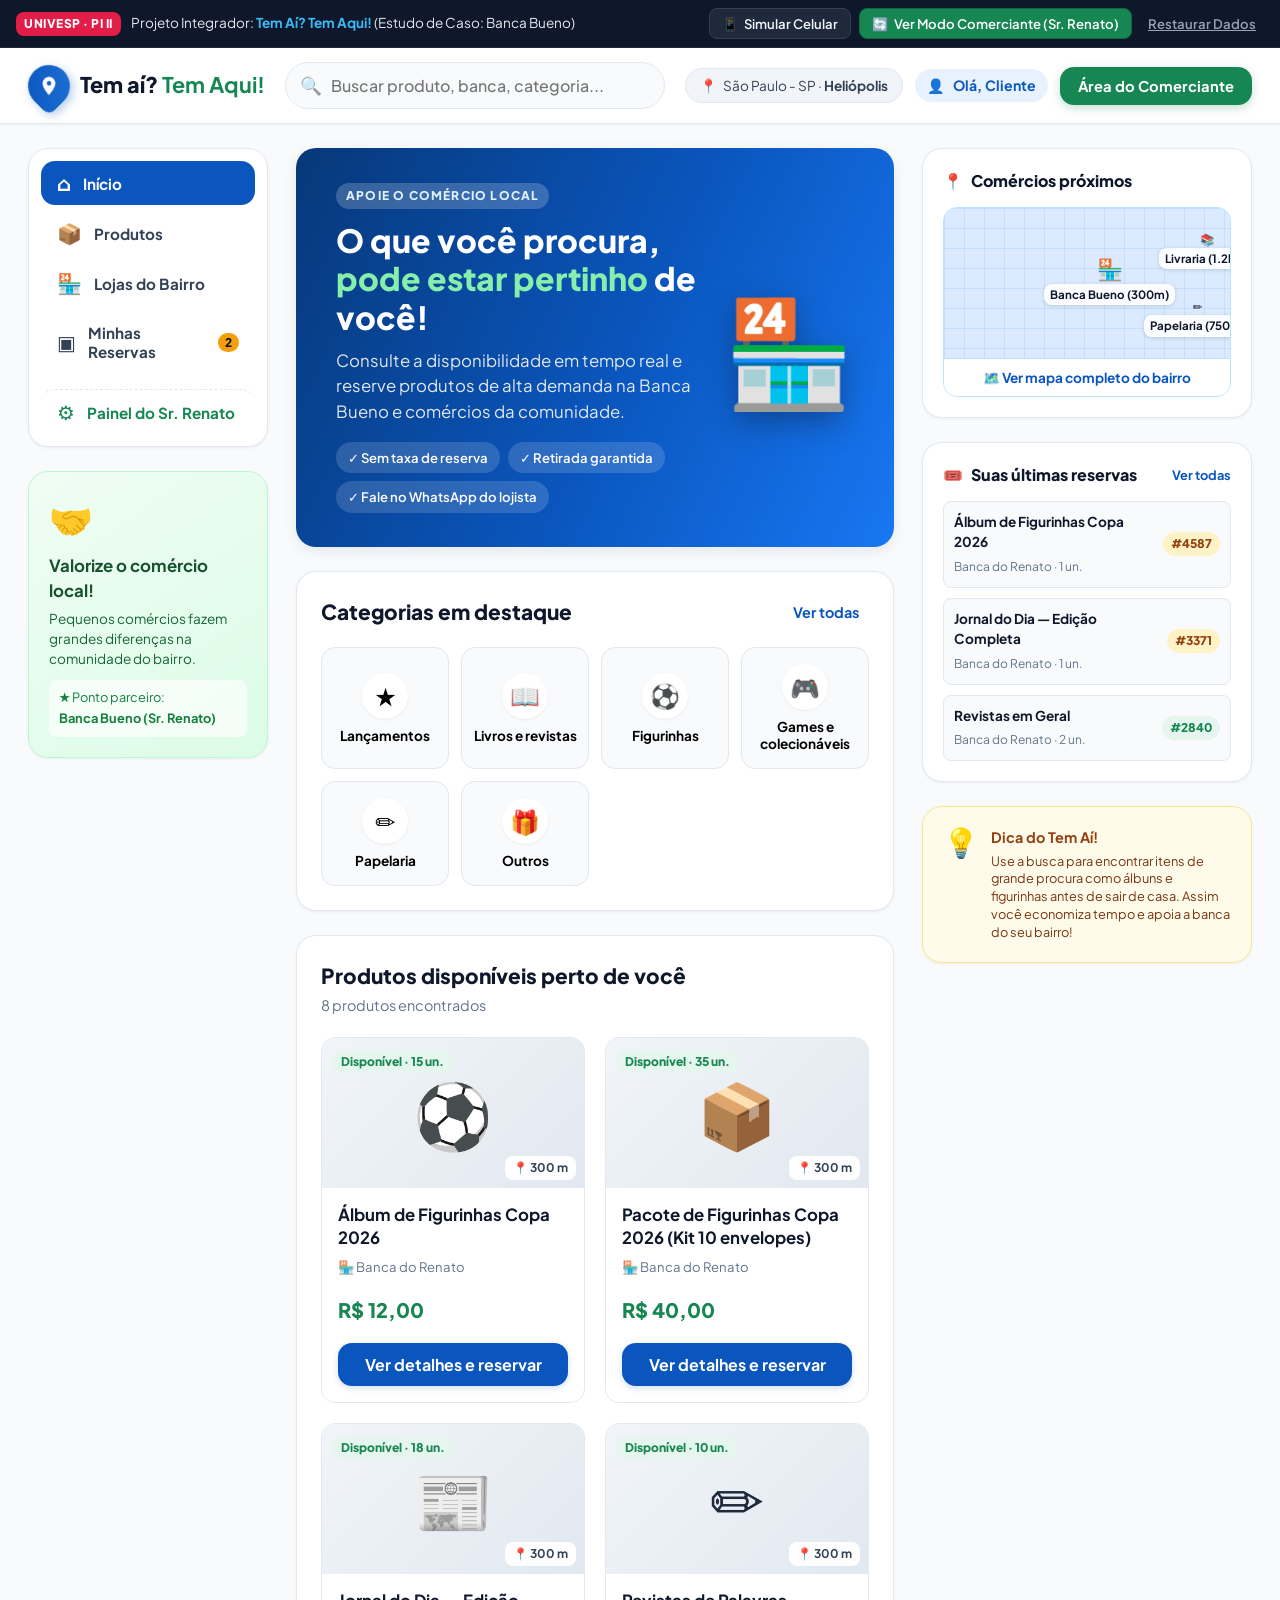
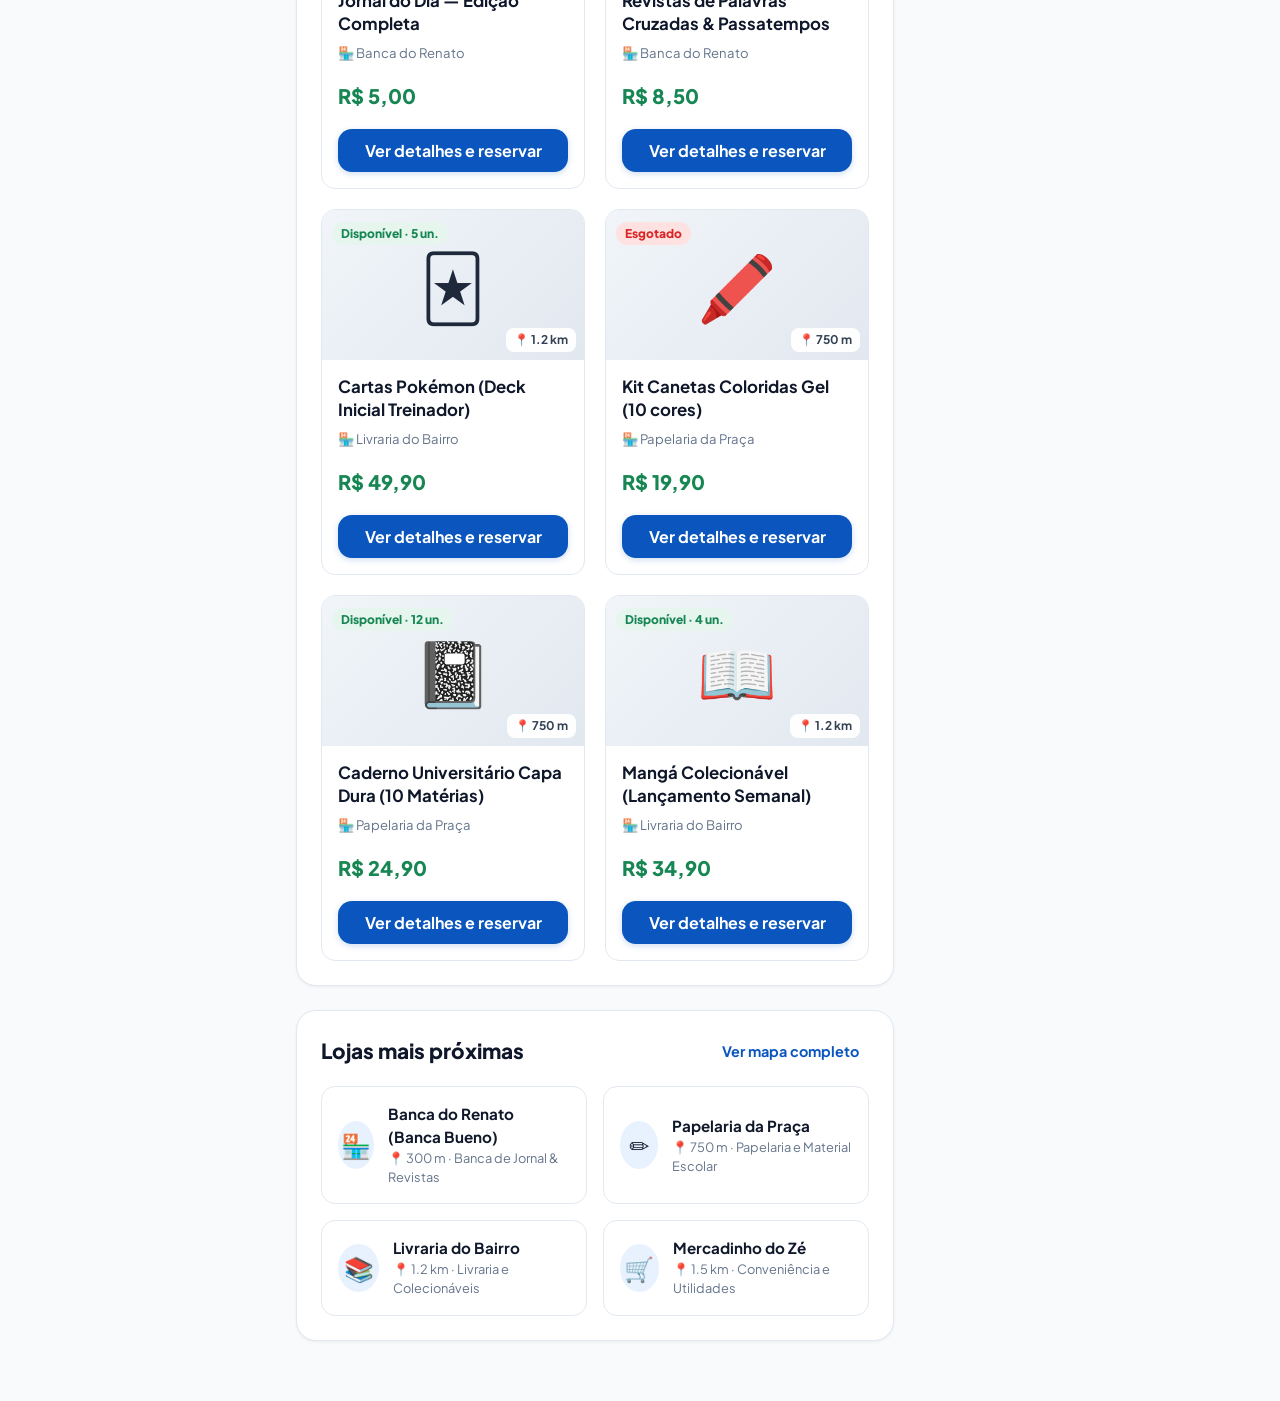
==== index.html @ 70333a68 "Initial commit" ====
<!DOCTYPE html>
<html lang="pt-BR">
<head>
  <meta charset="UTF-8">
  <meta name="viewport" content="width=device-width, initial-scale=1.0">
  <title>Tem aí? Tem Aqui! — Plataforma de Consulta e Reserva Local</title>
  <meta name="description" content="Inclusão Digital e Gestão Simplificada para Pequenos Comerciantes. Estudo de caso: Banca Bueno. Projeto Integrador UNIVESP.">
  <link rel="stylesheet" href="css/style.css">
  <link rel="preconnect" href="https://fonts.googleapis.com">
  <link rel="preconnect" href="https://fonts.gstatic.com" crossorigin>
  <link href="https://fonts.googleapis.com/css2?family=Plus+Jakarta+Sans:wght@400;500;600;700;800&display=swap" rel="stylesheet">
  <script src="js/app.js" defer></script>
</head>
<body>
  <!-- BARRA DE CONTROLE DO PROTÓTIPO ACADÊMICO (UNIVESP PI) -->
  <aside class="academic-badge-bar" aria-label="Controles acadêmicos do protótipo">
    <div class="academic-container">
      <div class="academic-info">
        <span class="badge-univesp">UNIVESP · PI II</span>
        <span class="academic-text">Projeto Integrador: <strong>Tem Aí? Tem Aqui!</strong> (Estudo de Caso: Banca Bueno)</span>
      </div>
      <div class="academic-actions">
        <button id="toggle-device-btn" class="academic-btn" title="Simular visualização de tela mobile ou desktop">
          <span class="btn-icon">📱</span> <span class="btn-text">Simular Celular</span>
        </button>
        <button id="quick-switch-merchant-btn" class="academic-btn primary-switch" title="Alternar rapidamente entre Visão do Cliente e Visão do Comerciante">
          <span class="btn-icon">🔄</span> <span class="switch-label">Ver Modo Comerciante (Sr. Renato)</span>
        </button>
        <button id="reset-demo-btn" class="academic-btn text-only" title="Restaurar dados originais para teste">
          Restaurar Dados
        </button>
      </div>
    </div>
  </aside>

  <!-- CONTÊINER PRINCIPAL (SUPORTA MODO DESKTOP E MODO MOLDURA MOBILE) -->
  <div id="device-wrapper" class="device-standard">
    <div class="app-frame">

      <!-- CABEÇALHO PRINCIPAL DA PLATAFORMA (TOPBAR) -->
      <header class="topbar">
        <div class="topbar-left">
          <a class="brand" href="#" id="brand-logo" aria-label="Tem aí? Tem Aqui! início">
            <span class="brand-pin" aria-hidden="true">
              <svg width="22" height="22" viewBox="0 0 24 24" fill="currentColor">
                <path d="M12 2C8.13 2 5 5.13 5 9c0 5.25 7 13 7 13s7-7.75 7-13c0-3.87-3.13-7-7-7zm0 9.5a2.5 2.5 0 0 1 0-5 2.5 2.5 0 0 1 0 5z"/>
              </svg>
            </span>
            <span class="brand-text">Tem aí?<strong> Tem Aqui!</strong></span>
          </a>
        </div>

        <div class="top-search" role="search">
          <label class="sr-only" for="search-input">Buscar produto, loja ou categoria</label>
          <div class="search-input-wrapper">
            <span class="search-icon" aria-hidden="true">🔍</span>
            <input id="search-input" type="search" placeholder="Buscar produto, banca, categoria..." autocomplete="off">
            <button id="clear-search-btn" class="clear-search hidden" aria-label="Limpar busca">×</button>
          </div>
          <!-- Sugestões rápidas de busca -->
          <div id="search-suggestions" class="search-suggestions hidden"></div>
        </div>

        <div class="topbar-right">
          <!-- Seletor de Localização -->
          <button class="location-pill" id="location-btn" title="Alterar ou ver localização atual">
            <span class="loc-icon">📍</span>
            <span class="loc-text">São Paulo - SP · <strong>Heliópolis</strong></span>
          </button>

          <!-- Perfil do Usuário / Indicador de Modo -->
          <div class="user-pill" id="current-user-badge">
            <span class="user-avatar" id="user-avatar">👤</span>
            <span class="user-label" id="user-label">Olá, Cliente</span>
          </div>

          <!-- Botão Principal de Alternância de Perfil (Cliente <-> Comerciante) -->
          <button id="header-mode-toggle" class="header-mode-btn" type="button">
            Área do Comerciante
          </button>
        </div>
      </header>

      <!-- BARRA DE NAVEGAÇÃO MOBILE (BOTTOM NAV) -->
      <nav class="mobile-bottom-nav" aria-label="Navegação em celular">
        <!-- Itens de Cliente -->
        <button class="mob-nav-item active" data-nav="client-home">
          <span class="mob-icon">🏠</span>
          <span class="mob-label">Início</span>
        </button>
        <button class="mob-nav-item" data-nav="client-products">
          <span class="mob-icon">🔍</span>
          <span class="mob-label">Produtos</span>
        </button>
        <button class="mob-nav-item" data-nav="client-reservations">
          <span class="mob-icon">📋</span>
          <span class="mob-label">Reservas</span>
          <span class="nav-badge hidden" id="mob-res-count">0</span>
        </button>
        <button class="mob-nav-item" data-nav="merchant-hub">
          <span class="mob-icon">🏪</span>
          <span class="mob-label">Sr. Renato</span>
        </button>
      </nav>

      <!-- LAYOUT PRINCIPAL -->
      <div class="app-layout">

        <!-- BARRA LATERAL (VISÃO DESKTOP - FIGURA 1 DO RELATÓRIO) -->
        <aside class="app-sidebar" id="app-sidebar" aria-label="Menu Lateral">
          <div class="sidebar-menu">
            <button class="side-nav-item active" data-nav="client-home">
              <span class="side-icon">⌂</span>
              <span>Início</span>
            </button>
            <button class="side-nav-item" data-nav="client-products">
              <span class="side-icon">📦</span>
              <span>Produtos</span>
            </button>
            <button class="side-nav-item" data-nav="client-stores">
              <span class="side-icon">🏪</span>
              <span>Lojas do Bairro</span>
            </button>
            <button class="side-nav-item" data-nav="client-reservations">
              <span class="side-icon">▣</span>
              <span>Minhas Reservas</span>
              <span class="nav-counter-pill hidden" id="side-res-count">0</span>
            </button>
            <button class="side-nav-item side-nav-merchant" data-nav="merchant-hub">
              <span class="side-icon">⚙️</span>
              <span>Painel do Sr. Renato</span>
            </button>
          </div>

          <!-- Card de Apoio Social / Inclusão Comunitária -->
          <div class="support-card">
            <div class="support-icon">🤝</div>
            <h3>Valorize o comércio local!</h3>
            <p>Pequenos comércios fazem grandes diferenças na comunidade do bairro.</p>
            <div class="banca-destaque">
              <span>★ Ponto parceiro:</span>
              <strong>Banca Bueno (Sr. Renato)</strong>
            </div>
          </div>
        </aside>

        <!-- ÁREA CENTRAL DE CONTEÚDO (MAIN) -->
        <main class="app-content" id="main-content" tabindex="-1">
          <!-- Conteúdo dinâmico injetado via app.js -->
        </main>

        <!-- COLUNA DIREITA DE SUPORTE (DESKTOP - FIGURA 1 DO RELATÓRIO) -->
        <aside class="app-aside-right" id="app-aside-right">
          <!-- Mini Card de Mapa dos Comércios -->
          <section class="side-card map-side-card">
            <div class="side-card-header">
              <div class="side-card-title">
                <span class="icon">📍</span>
                <h3>Comércios próximos</h3>
              </div>
            </div>
            <div class="mini-map-preview" id="mini-map-trigger" role="button" tabindex="0" title="Clique para abrir o mapa interativo">
              <div class="map-graphic">
                <div class="map-grid-bg"></div>
                <!-- Marcadores Simulados no Bairro -->
                <div class="map-pin pin-banca" title="Banca Bueno (300m)">
                  <span class="pin-dot">🏪</span>
                  <span class="pin-tag">Banca Bueno (300m)</span>
                </div>
                <div class="map-pin pin-papelaria" title="Papelaria da Praça (750m)">
                  <span class="pin-dot">✏️</span>
                  <span class="pin-tag">Papelaria (750m)</span>
                </div>
                <div class="map-pin pin-livraria" title="Livraria do Bairro (1.2km)">
                  <span class="pin-dot">📚</span>
                  <span class="pin-tag">Livraria (1.2km)</span>
                </div>
                <div class="map-radar-pulse"></div>
              </div>
              <button class="btn-map-expand" type="button" id="btn-open-map">
                🗺️ Ver mapa completo do bairro
              </button>
            </div>
          </section>

          <!-- Widget de Últimas Reservas -->
          <section class="side-card reservations-side-card">
            <div class="side-card-header">
              <div class="side-card-title">
                <span class="icon">🎟️</span>
                <h3>Suas últimas reservas</h3>
              </div>
              <button class="link-small" id="btn-view-all-res">Ver todas</button>
            </div>
            <div id="side-recent-reservations" class="side-recent-list">
              <!-- Renderizado dinamicamente -->
            </div>
          </section>

          <!-- Dica Rápida de Usabilidade -->
          <section class="side-card tip-side-card">
            <div class="tip-content">
              <span class="tip-icon">💡</span>
              <div>
                <strong>Dica do Tem Aí!</strong>
                <p>Use a busca para encontrar itens de grande procura como álbuns e figurinhas antes de sair de casa. Assim você economiza tempo e apoia a banca do seu bairro!</p>
              </div>
            </div>
          </section>
        </aside>

      </div> <!-- fim .app-layout -->

    </div> <!-- fim .app-frame -->
  </div> <!-- fim #device-wrapper -->

  <!-- ================= MODAIS E DIÁLOGOS ================= -->

  <!-- MODAL: DETALHES DO PRODUTO (FIGURA 2 - MOBILE TELA 2) -->
  <dialog id="product-detail-modal" class="app-modal product-modal">
    <div class="modal-content">
      <button class="modal-close" id="close-product-detail" aria-label="Fechar modal">×</button>
      <div id="product-detail-body">
        <!-- Renderizado dinamicamente -->
      </div>
    </div>
  </dialog>

  <!-- MODAL: FORMULÁRIO DE CONFIRMAÇÃO DE RESERVA -->
  <dialog id="reserve-modal" class="app-modal reserve-form-modal">
    <div class="modal-content">
      <button class="modal-close" id="close-reserve-form" aria-label="Fechar modal">×</button>
      <div class="modal-header">
        <span class="modal-eyebrow">RESERVA LOCAL SEM COMPLICAÇÃO</span>
        <h2 id="reserve-form-title">Reservar Produto</h2>
        <p id="reserve-form-subtitle" class="muted-info"></p>
      </div>
      <form id="reserve-submit-form" class="modal-form">
        <div class="form-group">
          <label for="reserve-customer-name">Seu Nome Completo ou Como Quer Ser Chamado:</label>
          <input type="text" id="reserve-customer-name" required placeholder="Ex.: Maria de Souza" maxlength="80">
        </div>
        <div class="form-row">
          <div class="form-group flex-2">
            <label for="reserve-customer-phone">Telefone / WhatsApp (para aviso):</label>
            <input type="tel" id="reserve-customer-phone" placeholder="(11) 99999-9999">
          </div>
          <div class="form-group flex-1">
            <label for="reserve-qty-input">Quantidade:</label>
            <div class="stepper-input">
              <button type="button" id="reserve-qty-dec" class="step-btn">−</button>
              <input type="number" id="reserve-qty-input" min="1" max="99" value="1" readonly>
              <button type="button" id="reserve-qty-inc" class="step-btn">+</button>
            </div>
          </div>
        </div>
        <div class="reservation-summary-box">
          <div class="summary-line">
            <span>Preço unitário:</span>
            <strong id="summary-unit-price">R$ 0,00</strong>
          </div>
          <div class="summary-line highlight">
            <span>Valor estimado total:</span>
            <strong id="summary-total-price">R$ 0,00</strong>
          </div>
          <div class="summary-notice">
            <span>ℹ️ O pagamento é feito presencialmente no comércio ao retirar o item. Não é necessário cartão agora!</span>
          </div>
        </div>
        <div class="modal-actions">
          <button type="button" class="btn-secondary" id="cancel-reserve-btn">Voltar</button>
          <button type="submit" class="btn-primary" id="confirm-reserve-btn">Confirmar Reserva</button>
        </div>
      </form>
    </div>
  </dialog>

  <!-- MODAL: RESERVA REALIZADA COM SUCESSO (FIGURA 2 - MOBILE TELA 3) -->
  <dialog id="reserve-success-modal" class="app-modal success-modal">
    <div class="modal-content text-center">
      <div class="success-icon-wrap">
        <div class="success-icon">✓</div>
      </div>
      <span class="modal-eyebrow success-label">RESERVA CONFIRMADA COM SUCESSO!</span>
      <h2 id="success-product-title">Seu item foi reservado!</h2>
      <p id="success-store-info" class="store-highlight"></p>
      
      <!-- Voucher / Código da Reserva Destacado (Estilo Figura 2) -->
      <div class="voucher-box">
        <span class="voucher-lead">Apresente este código na banca:</span>
        <div class="voucher-code" id="success-voucher-code">#0000</div>
        <span class="voucher-deadline" id="success-voucher-deadline">Retirar até sábado, 18:00</span>
      </div>

      <p class="voucher-helper">
        O Sr. Renato já separou o seu produto no estoque. Guarde este código para retirada rápida sem fila.
      </p>

      <div class="success-actions">
        <!-- Botão WhatsApp com mensagem pré-configurada -->
        <a id="success-whatsapp-link" class="btn-whatsapp" target="_blank" rel="noopener noreferrer">
          <span class="wpp-icon">💬</span> Falar com o Comerciante via WhatsApp
        </a>
        <button type="button" class="btn-primary" id="success-finish-btn">
          Ver Minhas Reservas
        </button>
        <button type="button" class="btn-text" id="success-home-btn">
          Voltar para a Página Inicial
        </button>
      </div>
    </div>
  </dialog>

  <!-- MODAL: MAPA INTERATIVO AMPLIADO DOS COMÉRCIOS -->
  <dialog id="map-modal" class="app-modal map-fullscreen-modal">
    <div class="modal-content map-modal-content">
      <button class="modal-close" id="close-map-modal" aria-label="Fechar mapa">×</button>
      <div class="modal-header">
        <h2>Mapa dos Pequenos Comércios — Heliópolis</h2>
        <p class="muted-info">Consulte os pontos físicos cadastrados na rede de apoio local.</p>
      </div>
      <div class="interactive-map-area" id="map-interactive-view">
        <!-- Renderizado dinamicamente com pontos e detalhes de cada comércio -->
      </div>
    </div>
  </dialog>

  <!-- SISTEMA DE FEEDBACK VISUAL (TOAST / AVISOS) -->
  <div id="toast" class="toast" role="status" aria-live="polite"></div>
</body>
</html>
---- css/style.css ----
/* ==========================================================================
   TEM AÍ? TEM AQUI! — PLATAFORMA DE INCLUSÃO DIGITAL PARA PEQUENOS COMÉRCIOS
   Estudo de Caso: Banca Bueno (Sr. Renato) — Projeto Integrador II UNIVESP
   Princípios de IHC e Acessibilidade (Cybis, Betiol e Faust, 2010)
   ========================================================================== */

:root {
  --primary: #0a56be;
  --primary-hover: #073f8d;
  --primary-light: #e8f2ff;
  --primary-dark: #062b5e;

  --secondary: #168653;
  --secondary-hover: #116840;
  --secondary-light: #e6f6ee;

  --accent: #f59e0b;
  --accent-light: #fef3c7;
  --danger: #dc2626;
  --danger-light: #fee2e2;

  --ink-900: #0f172a;
  --ink-800: #1e293b;
  --ink-700: #334155;
  --ink-500: #64748b;
  --ink-400: #94a3b8;

  --bg-page: #f8fafc;
  --bg-card: #ffffff;
  --border-light: #e2e8f0;
  --border-focus: #3b82f6;

  --shadow-sm: 0 1px 3px rgba(15, 23, 42, 0.06);
  --shadow-md: 0 4px 14px rgba(15, 23, 42, 0.08);
  --shadow-lg: 0 10px 30px rgba(15, 23, 42, 0.12);
  --shadow-modal: 0 20px 60px rgba(15, 23, 42, 0.25);

  --radius-sm: 8px;
  --radius-md: 14px;
  --radius-lg: 20px;
  --radius-full: 9999px;

  --font-main: 'Plus Jakarta Sans', system-ui, -apple-system, BlinkMacSystemFont, 'Segoe UI', Roboto, sans-serif;
  --transition-fast: 0.18s ease;
}

*, *::before, *::after {
  box-sizing: border-box;
  margin: 0;
  padding: 0;
}

body {
  font-family: var(--font-main);
  background-color: var(--bg-page);
  color: var(--ink-800);
  line-height: 1.5;
  -webkit-font-smoothing: antialiased;
  min-height: 100vh;
}

button, input, select, textarea {
  font-family: inherit;
  font-size: 1rem;
}

button {
  cursor: pointer;
  border: none;
  background: none;
  transition: all var(--transition-fast);
}

a {
  color: var(--primary);
  text-decoration: none;
}

img {
  max-width: 100%;
  display: block;
}

.sr-only {
  position: absolute;
  width: 1px;
  height: 1px;
  padding: 0;
  margin: -1px;
  overflow: hidden;
  clip: rect(0, 0, 0, 0);
  white-space: nowrap;
  border: 0;
}

.hidden {
  display: none !important;
}

/* ==========================================================================
   BARRA SUPERIOR ACADÊMICA (CONTROLES UNIVESP)
   ========================================================================== */
.academic-badge-bar {
  background: #0f172a;
  color: #e2e8f0;
  padding: 8px 16px;
  font-size: 0.85rem;
  border-bottom: 1px solid #1e293b;
  position: sticky;
  top: 0;
  z-index: 100;
}

.academic-container {
  max-width: 1600px;
  margin: 0 auto;
  display: flex;
  align-items: center;
  justify-content: space-between;
  gap: 12px;
  flex-wrap: wrap;
}

.academic-info {
  display: flex;
  align-items: center;
  gap: 10px;
}

.badge-univesp {
  background: #e11d48;
  color: #fff;
  font-weight: 800;
  font-size: 0.75rem;
  letter-spacing: 0.5px;
  padding: 3px 8px;
  border-radius: var(--radius-sm);
}

.academic-text strong {
  color: #38bdf8;
}

.academic-actions {
  display: flex;
  align-items: center;
  gap: 8px;
}

.academic-btn {
  display: inline-flex;
  align-items: center;
  gap: 6px;
  background: #1e293b;
  color: #f1f5f9;
  padding: 6px 12px;
  border-radius: var(--radius-sm);
  font-size: 0.82rem;
  font-weight: 600;
  border: 1px solid #334155;
}

.academic-btn:hover {
  background: #334155;
  color: #fff;
}

.academic-btn.primary-switch {
  background: var(--secondary);
  border-color: var(--secondary-hover);
  color: #fff;
}

.academic-btn.primary-switch:hover {
  background: var(--secondary-hover);
}

.academic-btn.text-only {
  background: transparent;
  border: none;
  color: #94a3b8;
  text-decoration: underline;
  padding: 6px 8px;
}

.academic-btn.text-only:hover {
  color: #f8fafc;
}

/* ==========================================================================
   SIMULADOR DE CELULAR / MODO DISPOSITIVO
   ========================================================================== */
#device-wrapper.device-mobile {
  padding: 24px 0;
  background: #091220;
  min-height: calc(100vh - 45px);
  display: flex;
  justify-content: center;
  align-items: flex-start;
}

#device-wrapper.device-mobile .app-frame {
  width: 410px;
  min-height: 850px;
  max-height: 92vh;
  overflow-y: auto;
  border: 12px solid #1e293b;
  border-radius: 44px;
  box-shadow: 0 25px 70px rgba(0, 0, 0, 0.7);
  background: var(--bg-page);
  position: relative;
}

#device-wrapper.device-mobile .app-layout {
  grid-template-columns: 1fr;
  padding: 12px;
}

#device-wrapper.device-mobile .app-sidebar,
#device-wrapper.device-mobile .app-aside-right {
  display: none !important;
}

#device-wrapper.device-mobile .mobile-bottom-nav {
  display: flex !important;
  position: sticky;
  bottom: 0;
}

#device-wrapper.device-mobile .topbar {
  padding: 14px;
  flex-direction: column;
  gap: 10px;
}

#device-wrapper.device-mobile .topbar-right .location-pill {
  display: none;
}

/* ==========================================================================
   TOPBAR PRINCIPAL
   ========================================================================== */
.topbar {
  background: var(--bg-card);
  border-bottom: 1px solid var(--border-light);
  padding: 14px 28px;
  display: flex;
  align-items: center;
  justify-content: space-between;
  gap: 20px;
  position: sticky;
  top: 41px;
  z-index: 90;
  box-shadow: var(--shadow-sm);
}

.topbar-left {
  display: flex;
  align-items: center;
  gap: 16px;
}

.brand {
  display: flex;
  align-items: center;
  gap: 10px;
  text-decoration: none;
  color: var(--ink-900);
  font-size: 1.35rem;
  font-weight: 800;
  white-space: nowrap;
}

.brand-text strong {
  color: var(--secondary);
}

.brand-pin {
  display: grid;
  place-items: center;
  width: 42px;
  height: 42px;
  border-radius: 50% 50% 50% 8px;
  transform: rotate(-45deg);
  background: linear-gradient(135deg, var(--primary), #1e70d4);
  color: #fff;
  box-shadow: 0 4px 10px rgba(10, 86, 190, 0.3);
}

.brand-pin svg {
  transform: rotate(45deg);
}

.top-search {
  flex: 1;
  max-width: 680px;
  position: relative;
}

.search-input-wrapper {
  position: relative;
  display: flex;
  align-items: center;
}

.search-icon {
  position: absolute;
  left: 15px;
  font-size: 1.1rem;
  pointer-events: none;
  opacity: 0.6;
}

.search-input-wrapper input {
  width: 100%;
  padding: 12px 42px 12px 45px;
  border: 1.5px solid var(--border-light);
  border-radius: var(--radius-full);
  background: #f8fafc;
  color: var(--ink-900);
  font-weight: 500;
  transition: all var(--transition-fast);
}

.search-input-wrapper input:focus {
  outline: none;
  border-color: var(--primary);
  background: #fff;
  box-shadow: 0 0 0 3px rgba(10, 86, 190, 0.15);
}

.clear-search {
  position: absolute;
  right: 14px;
  font-size: 1.3rem;
  color: var(--ink-500);
  padding: 2px 6px;
}

.search-suggestions {
  position: absolute;
  top: calc(100% + 6px);
  left: 0;
  right: 0;
  background: #fff;
  border: 1px solid var(--border-light);
  border-radius: var(--radius-md);
  box-shadow: var(--shadow-lg);
  z-index: 50;
  max-height: 320px;
  overflow-y: auto;
  padding: 8px 0;
}

.suggestion-item {
  display: flex;
  align-items: center;
  justify-content: space-between;
  padding: 10px 16px;
  cursor: pointer;
  border-bottom: 1px solid #f1f5f9;
}

.suggestion-item:last-child {
  border-bottom: none;
}

.suggestion-item:hover {
  background: var(--primary-light);
}

.suggestion-name {
  font-weight: 600;
  color: var(--ink-800);
}

.suggestion-meta {
  font-size: 0.8rem;
  color: var(--ink-500);
}

.topbar-right {
  display: flex;
  align-items: center;
  gap: 12px;
}

.location-pill {
  display: flex;
  align-items: center;
  gap: 6px;
  padding: 8px 14px;
  border-radius: var(--radius-full);
  background: #f1f5f9;
  border: 1px solid var(--border-light);
  font-size: 0.85rem;
  color: var(--ink-700);
  white-space: nowrap;
}

.location-pill:hover {
  background: #e2e8f0;
}

.user-pill {
  display: flex;
  align-items: center;
  gap: 8px;
  padding: 6px 12px;
  border-radius: var(--radius-full);
  background: var(--primary-light);
  color: var(--primary);
  font-weight: 700;
  font-size: 0.88rem;
}

.header-mode-btn {
  background: var(--secondary);
  color: #fff;
  padding: 10px 18px;
  border-radius: var(--radius-md);
  font-weight: 700;
  font-size: 0.92rem;
  display: flex;
  align-items: center;
  gap: 8px;
  box-shadow: 0 3px 10px rgba(22, 134, 83, 0.25);
  white-space: nowrap;
}

.header-mode-btn:hover {
  background: var(--secondary-hover);
  transform: translateY(-1px);
}

/* ==========================================================================
   LAYOUT GRID PRINCIPAL (DESKTOP - FIGURA 1 DO RELATÓRIO)
   ========================================================================== */
.app-layout {
  display: grid;
  grid-template-columns: 240px minmax(0, 1fr) 330px;
  gap: 28px;
  max-width: 1600px;
  margin: 0 auto;
  padding: 24px 28px 60px;
}

/* ==========================================================================
   SIDEBAR ESQUERDA (DESKTOP)
   ========================================================================== */
.app-sidebar {
  display: flex;
  flex-direction: column;
  gap: 24px;
  position: sticky;
  top: 110px;
  height: fit-content;
}

.sidebar-menu {
  display: flex;
  flex-direction: column;
  gap: 6px;
  background: var(--bg-card);
  padding: 12px;
  border-radius: var(--radius-lg);
  border: 1px solid var(--border-light);
  box-shadow: var(--shadow-sm);
}

.side-nav-item {
  display: flex;
  align-items: center;
  gap: 12px;
  padding: 12px 16px;
  border-radius: var(--radius-md);
  font-weight: 700;
  font-size: 0.95rem;
  color: var(--ink-700);
  text-align: left;
  position: relative;
}

.side-nav-item:hover {
  background: var(--primary-light);
  color: var(--primary);
}

.side-nav-item.active {
  background: var(--primary);
  color: #fff;
}

.side-nav-item.side-nav-merchant {
  margin-top: 10px;
  border-top: 1px dashed var(--border-light);
  border-radius: var(--radius-md);
  color: var(--secondary);
}

.side-nav-item.side-nav-merchant:hover {
  background: var(--secondary-light);
  color: var(--secondary-hover);
}

.side-nav-item.side-nav-merchant.active {
  background: var(--secondary);
  color: #fff;
}

.side-icon {
  font-size: 1.25rem;
  line-height: 1;
}

.nav-counter-pill {
  margin-left: auto;
  background: var(--accent);
  color: var(--ink-900);
  font-size: 0.75rem;
  font-weight: 800;
  padding: 2px 7px;
  border-radius: var(--radius-full);
}

.support-card {
  background: linear-gradient(145deg, #f0fdf4, #dcfce7);
  border: 1px solid #bbf7d0;
  border-radius: var(--radius-lg);
  padding: 20px;
  box-shadow: var(--shadow-sm);
}

.support-icon {
  font-size: 2.2rem;
  margin-bottom: 8px;
}

.support-card h3 {
  font-size: 1.05rem;
  color: #14532d;
  margin-bottom: 6px;
}

.support-card p {
  font-size: 0.85rem;
  color: #166534;
  line-height: 1.45;
  margin-bottom: 12px;
}

.banca-destaque {
  font-size: 0.8rem;
  background: #ffffffaa;
  padding: 8px 10px;
  border-radius: var(--radius-sm);
  display: flex;
  flex-direction: column;
  gap: 2px;
  color: #15803d;
}

/* ==========================================================================
   CONTEÚDO PRINCIPAL (MAIN CONTENT)
   ========================================================================== */
.app-content {
  min-width: 0;
  display: flex;
  flex-direction: column;
  gap: 24px;
}

/* Hero Banner (Figura 1) */
.hero-banner {
  background: linear-gradient(115deg, #073879 0%, #0a56be 55%, #1877f2 100%);
  color: #fff;
  border-radius: var(--radius-lg);
  padding: 34px 40px;
  display: flex;
  align-items: center;
  justify-content: space-between;
  gap: 24px;
  position: relative;
  overflow: hidden;
  box-shadow: var(--shadow-md);
}

.hero-text {
  max-width: 580px;
  z-index: 2;
}

.eyebrow-badge {
  display: inline-block;
  background: rgba(255, 255, 255, 0.2);
  backdrop-filter: blur(4px);
  color: #e0f2fe;
  font-weight: 800;
  font-size: 0.75rem;
  letter-spacing: 1.2px;
  padding: 4px 10px;
  border-radius: var(--radius-full);
  margin-bottom: 12px;
}

.hero-banner h1 {
  font-size: clamp(1.8rem, 2.5vw, 2.4rem);
  line-height: 1.2;
  font-weight: 800;
  margin-bottom: 12px;
}

.hero-banner h1 span {
  color: #86efac;
}

.hero-banner p {
  font-size: 1.05rem;
  color: #e2e8f0;
  margin-bottom: 18px;
}

.hero-tags {
  display: flex;
  flex-wrap: wrap;
  gap: 8px;
}

.hero-tag {
  background: rgba(255, 255, 255, 0.15);
  padding: 6px 12px;
  border-radius: var(--radius-full);
  font-size: 0.82rem;
  font-weight: 600;
}

.hero-illustration {
  font-size: 6.5rem;
  line-height: 1;
  filter: drop-shadow(0 10px 15px rgba(0, 0, 0, 0.3));
  user-select: none;
}

/* Seções de Conteúdo */
.content-section {
  background: var(--bg-card);
  border: 1px solid var(--border-light);
  border-radius: var(--radius-lg);
  padding: 24px;
  box-shadow: var(--shadow-sm);
}

.section-header {
  display: flex;
  align-items: center;
  justify-content: space-between;
  margin-bottom: 20px;
  gap: 12px;
}

.section-header h2 {
  font-size: 1.3rem;
  font-weight: 800;
  color: var(--ink-900);
}

.section-actions {
  display: flex;
  align-items: center;
  gap: 10px;
}

.btn-link {
  font-weight: 700;
  font-size: 0.9rem;
  color: var(--primary);
  padding: 6px 10px;
  border-radius: var(--radius-sm);
}

.btn-link:hover {
  background: var(--primary-light);
}

/* Categorias em Destaque */
.categories-grid {
  display: grid;
  grid-template-columns: repeat(auto-fit, minmax(110px, 1fr));
  gap: 12px;
}

.category-card {
  display: flex;
  flex-direction: column;
  align-items: center;
  justify-content: center;
  padding: 16px 8px;
  background: #f8fafc;
  border: 1.5px solid var(--border-light);
  border-radius: var(--radius-md);
  text-align: center;
  transition: all var(--transition-fast);
}

.category-card:hover {
  border-color: var(--primary);
  background: var(--primary-light);
  transform: translateY(-2px);
}

.category-card.active {
  border-color: var(--primary);
  background: var(--primary-light);
  color: var(--primary);
  font-weight: 800;
  box-shadow: 0 0 0 2px rgba(10, 86, 190, 0.2);
}

.category-icon {
  display: grid;
  place-items: center;
  width: 46px;
  height: 46px;
  background: #fff;
  border-radius: 50%;
  font-size: 1.5rem;
  margin-bottom: 8px;
  box-shadow: var(--shadow-sm);
}

.category-title {
  font-size: 0.85rem;
  font-weight: 700;
  line-height: 1.25;
}

/* Grade de Produtos */
.products-grid {
  display: grid;
  grid-template-columns: repeat(auto-fill, minmax(240px, 1fr));
  gap: 20px;
}

.product-card {
  background: #fff;
  border: 1.5px solid var(--border-light);
  border-radius: var(--radius-md);
  overflow: hidden;
  display: flex;
  flex-direction: column;
  transition: all var(--transition-fast);
  position: relative;
}

.product-card:hover {
  border-color: #cbd5e1;
  box-shadow: var(--shadow-md);
  transform: translateY(-3px);
}

.product-badge-corner {
  position: absolute;
  top: 10px;
  left: 10px;
  z-index: 2;
}

.badge-pill {
  font-size: 0.75rem;
  font-weight: 800;
  padding: 4px 9px;
  border-radius: var(--radius-full);
}

.badge-in-stock {
  background: var(--secondary-light);
  color: var(--secondary);
}

.badge-out-of-stock {
  background: var(--danger-light);
  color: var(--danger);
}

.product-image-box {
  height: 150px;
  background: linear-gradient(135deg, #f1f5f9, #e2e8f0);
  display: grid;
  place-items: center;
  font-size: 4rem;
  user-select: none;
  position: relative;
}

.product-image-box .store-tag {
  position: absolute;
  bottom: 8px;
  right: 8px;
  background: rgba(255, 255, 255, 0.95);
  padding: 3px 8px;
  border-radius: var(--radius-sm);
  font-size: 0.75rem;
  font-weight: 700;
  color: var(--ink-700);
}

.product-info {
  padding: 16px;
  display: flex;
  flex-direction: column;
  gap: 8px;
  flex: 1;
}

.product-info h3 {
  font-size: 1.05rem;
  font-weight: 700;
  color: var(--ink-900);
  line-height: 1.35;
}

.product-store-distance {
  display: flex;
  align-items: center;
  gap: 6px;
  font-size: 0.82rem;
  color: var(--ink-500);
}

.product-price-row {
  margin-top: auto;
  padding-top: 10px;
  display: flex;
  align-items: baseline;
  justify-content: space-between;
}

.product-price {
  font-size: 1.25rem;
  font-weight: 800;
  color: var(--secondary);
}

.product-actions {
  display: grid;
  grid-template-columns: 1fr;
  gap: 8px;
  margin-top: 10px;
}

.btn-primary {
  background: var(--primary);
  color: #fff;
  font-weight: 700;
  padding: 11px 16px;
  border-radius: var(--radius-md);
  text-align: center;
  display: inline-flex;
  align-items: center;
  justify-content: center;
  gap: 6px;
  box-shadow: 0 2px 6px rgba(10, 86, 190, 0.2);
}

.btn-primary:hover {
  background: var(--primary-hover);
}

.btn-primary:disabled {
  background: #cbd5e1;
  color: #64748b;
  cursor: not-allowed;
  box-shadow: none;
}

.btn-secondary {
  background: #f1f5f9;
  color: var(--ink-700);
  font-weight: 700;
  padding: 11px 16px;
  border-radius: var(--radius-md);
  text-align: center;
  display: inline-flex;
  align-items: center;
  justify-content: center;
  gap: 6px;
  border: 1px solid var(--border-light);
}

.btn-secondary:hover {
  background: #e2e8f0;
}

/* Lojas Mais Próximas (Carousel/Row) */
.stores-row {
  display: grid;
  grid-template-columns: repeat(auto-fit, minmax(220px, 1fr));
  gap: 16px;
}

.store-card {
  border: 1.5px solid var(--border-light);
  border-radius: var(--radius-md);
  padding: 16px;
  display: flex;
  align-items: center;
  gap: 14px;
  background: #fff;
  transition: all var(--transition-fast);
}

.store-card:hover {
  border-color: var(--primary);
  box-shadow: var(--shadow-sm);
}

.store-avatar {
  width: 48px;
  height: 48px;
  border-radius: 50%;
  display: grid;
  place-items: center;
  font-size: 1.5rem;
  background: var(--primary-light);
}

.store-details h4 {
  font-size: 0.95rem;
  font-weight: 700;
  color: var(--ink-900);
}

.store-details p {
  font-size: 0.8rem;
  color: var(--ink-500);
}

/* ==========================================================================
   COLUNA DIREITA (DESKTOP - FIGURA 1 DO RELATÓRIO)
   ========================================================================== */
.app-aside-right {
  display: flex;
  flex-direction: column;
  gap: 24px;
  position: sticky;
  top: 110px;
  height: fit-content;
}

.side-card {
  background: var(--bg-card);
  border: 1px solid var(--border-light);
  border-radius: var(--radius-lg);
  padding: 20px;
  box-shadow: var(--shadow-sm);
}

.side-card-header {
  display: flex;
  align-items: center;
  justify-content: space-between;
  margin-bottom: 14px;
}

.side-card-title {
  display: flex;
  align-items: center;
  gap: 8px;
}

.side-card-title h3 {
  font-size: 1rem;
  font-weight: 800;
  color: var(--ink-900);
}

.link-small {
  font-size: 0.8rem;
  font-weight: 700;
  color: var(--primary);
}

/* Mini Mapa Preview */
.mini-map-preview {
  background: #e0f2fe;
  border-radius: var(--radius-md);
  overflow: hidden;
  border: 1px solid #bae6fd;
  cursor: pointer;
}

.map-graphic {
  height: 150px;
  position: relative;
  background: #dbeafe;
  background-image: 
    linear-gradient(to right, rgba(147, 197, 253, 0.3) 1px, transparent 1px),
    linear-gradient(to bottom, rgba(147, 197, 253, 0.3) 1px, transparent 1px);
  background-size: 20px 20px;
}

.map-pin {
  position: absolute;
  display: flex;
  flex-direction: column;
  align-items: center;
  font-size: 0.72rem;
  font-weight: 700;
  color: var(--ink-900);
}

.pin-banca {
  top: 30%;
  left: 35%;
}

.pin-banca .pin-dot {
  font-size: 1.3rem;
  animation: bounce 1.8s infinite;
}

.pin-papelaria {
  top: 60%;
  left: 70%;
}

.pin-livraria {
  top: 15%;
  left: 75%;
}

.pin-tag {
  background: #ffffffea;
  padding: 2px 6px;
  border-radius: var(--radius-sm);
  box-shadow: 0 1px 4px rgba(0, 0, 0, 0.15);
  white-space: nowrap;
}

@keyframes bounce {
  0%, 100% { transform: translateY(0); }
  50% { transform: translateY(-6px); }
}

.btn-map-expand {
  width: 100%;
  padding: 10px;
  background: #fff;
  border-top: 1px solid #bae6fd;
  font-size: 0.85rem;
  font-weight: 700;
  color: var(--primary);
  text-align: center;
}

.btn-map-expand:hover {
  background: var(--primary-light);
}

/* Widget de Últimas Reservas */
.side-recent-list {
  display: flex;
  flex-direction: column;
  gap: 10px;
}

.side-res-item {
  padding: 10px;
  border-radius: var(--radius-sm);
  background: #f8fafc;
  border: 1px solid var(--border-light);
  display: flex;
  justify-content: space-between;
  align-items: center;
  gap: 10px;
}

.side-res-item strong {
  display: block;
  font-size: 0.85rem;
  color: var(--ink-900);
}

.side-res-item span {
  font-size: 0.75rem;
  color: var(--ink-500);
}

.res-status-tag {
  font-size: 0.7rem;
  font-weight: 800;
  padding: 3px 8px;
  border-radius: var(--radius-full);
  white-space: nowrap;
}

.res-status-tag.active {
  background: var(--accent-light);
  color: #92400e;
}

.res-status-tag.done {
  background: var(--secondary-light);
  color: var(--secondary);
}

/* Dica Card */
.tip-side-card {
  background: #fffbeb;
  border-color: #fde68a;
}

.tip-content {
  display: flex;
  gap: 12px;
}

.tip-icon {
  font-size: 1.8rem;
  line-height: 1;
}

.tip-content strong {
  display: block;
  font-size: 0.9rem;
  color: #92400e;
  margin-bottom: 4px;
}

.tip-content p {
  font-size: 0.8rem;
  color: #78350f;
  line-height: 1.4;
}

/* ==========================================================================
   VISÃO DO COMERCIANTE (SR. RENATO - IHC & ACESSIBILIDADE - FIGURA 2)
   Design focado em baixa fluência digital: botões grandes, contraste, 3 cliques
   ========================================================================== */
.merchant-welcome-header {
  background: linear-gradient(130deg, #14532d, #168653);
  color: #fff;
  border-radius: var(--radius-lg);
  padding: 28px 32px;
  display: flex;
  align-items: center;
  justify-content: space-between;
  box-shadow: var(--shadow-md);
  margin-bottom: 24px;
}

.merchant-welcome-header h1 {
  font-size: 1.7rem;
  font-weight: 800;
  margin-bottom: 6px;
}

.merchant-welcome-header p {
  font-size: 1rem;
  color: #bbf7d0;
}

.merchant-status-badge {
  background: #ffffff20;
  border: 1px solid #ffffff40;
  padding: 8px 16px;
  border-radius: var(--radius-full);
  font-weight: 700;
  font-size: 0.9rem;
  display: flex;
  align-items: center;
  gap: 8px;
}

.status-dot-green {
  width: 12px;
  height: 12px;
  background: #4ade80;
  border-radius: 50%;
  box-shadow: 0 0 8px #4ade80;
}

/* Os 4 Grandes Botões de Ação Direta (Figura 2 - Mobile Tela 1 Comerciante) */
.merchant-big-actions {
  display: grid;
  grid-template-columns: repeat(auto-fit, minmax(260px, 1fr));
  gap: 20px;
  margin-bottom: 24px;
}

.big-action-card {
  padding: 28px 24px;
  border-radius: var(--radius-lg);
  color: #fff;
  display: flex;
  flex-direction: column;
  justify-content: space-between;
  min-height: 190px;
  box-shadow: var(--shadow-md);
  transition: all var(--transition-fast);
  text-align: left;
  border: 2px solid transparent;
}

.big-action-card:hover {
  transform: translateY(-4px);
  box-shadow: var(--shadow-lg);
}

.big-action-card .card-icon {
  font-size: 3.5rem;
  line-height: 1;
  margin-bottom: 12px;
}

.big-action-card h3 {
  font-size: 1.35rem;
  font-weight: 800;
  line-height: 1.25;
  margin-bottom: 6px;
}

.big-action-card p {
  font-size: 0.95rem;
  opacity: 0.9;
}

.card-action-blue {
  background: linear-gradient(135deg, #0a56be, #1e70d4);
}

.card-action-green {
  background: linear-gradient(135deg, #168653, #15803d);
}

.card-action-purple {
  background: linear-gradient(135deg, #6366f1, #4f46e5);
}

.card-action-orange {
  background: linear-gradient(135deg, #d97706, #ea580c);
}

/* Painel de Estoque Simplificado (+ / -) (Figura 2 - Mobile Tela 3) */
.merchant-stock-table {
  display: flex;
  flex-direction: column;
  gap: 12px;
}

.stock-control-row {
  display: flex;
  align-items: center;
  justify-content: space-between;
  padding: 16px 20px;
  background: #fff;
  border: 1.5px solid var(--border-light);
  border-radius: var(--radius-md);
  gap: 16px;
  transition: all var(--transition-fast);
}

.stock-control-row:hover {
  border-color: #cbd5e1;
}

.stock-product-meta {
  flex: 1;
}

.stock-product-meta h4 {
  font-size: 1.15rem;
  font-weight: 700;
  color: var(--ink-900);
}

.stock-product-meta .category-tag {
  font-size: 0.85rem;
  color: var(--ink-500);
}

.stock-stepper-control {
  display: flex;
  align-items: center;
  gap: 12px;
  background: #f8fafc;
  padding: 6px 12px;
  border-radius: var(--radius-md);
  border: 1px solid var(--border-light);
}

/* Botões gigantes para o Sr. Renato apertar sem errar */
.btn-stepper-large {
  width: 48px;
  height: 48px;
  border-radius: var(--radius-sm);
  background: #fff;
  border: 2px solid var(--primary);
  color: var(--primary);
  font-size: 1.8rem;
  font-weight: 800;
  display: grid;
  place-items: center;
  box-shadow: var(--shadow-sm);
}

.btn-stepper-large:hover {
  background: var(--primary);
  color: #fff;
}

.btn-stepper-large:active {
  transform: scale(0.92);
}

.stock-qty-display {
  min-width: 50px;
  text-align: center;
  font-size: 1.5rem;
  font-weight: 800;
  color: var(--ink-900);
}

.stock-status-pill {
  font-size: 0.82rem;
  font-weight: 800;
  padding: 6px 14px;
  border-radius: var(--radius-full);
}

/* Gestão de Reservas no Painel do Comerciante (Figura 2 - Mobile Tela 4) */
.merchant-reservations-list {
  display: flex;
  flex-direction: column;
  gap: 16px;
}

.merchant-res-card {
  background: #fff;
  border: 2px solid var(--border-light);
  border-radius: var(--radius-md);
  padding: 20px;
  display: flex;
  flex-direction: column;
  gap: 14px;
  box-shadow: var(--shadow-sm);
}

.merchant-res-card.pending {
  border-left: 6px solid var(--accent);
}

.merchant-res-card.confirmed {
  border-left: 6px solid var(--secondary);
}

.merchant-res-top {
  display: flex;
  align-items: center;
  justify-content: space-between;
  flex-wrap: wrap;
  gap: 8px;
}

.voucher-highlight-merchant {
  font-size: 1.25rem;
  font-weight: 800;
  color: var(--primary);
  background: var(--primary-light);
  padding: 4px 12px;
  border-radius: var(--radius-sm);
}

.merchant-res-details {
  display: grid;
  grid-template-columns: repeat(auto-fit, minmax(180px, 1fr));
  gap: 10px;
  font-size: 0.95rem;
}

.merchant-res-details span {
  color: var(--ink-500);
  font-size: 0.85rem;
  display: block;
}

.merchant-res-details strong {
  color: var(--ink-900);
  font-size: 1rem;
}

.merchant-res-actions {
  display: flex;
  align-items: center;
  gap: 12px;
  flex-wrap: wrap;
  padding-top: 10px;
  border-top: 1px solid var(--border-light);
}

.btn-confirm-delivery {
  background: var(--secondary);
  color: #fff;
  font-weight: 800;
  font-size: 1rem;
  padding: 12px 20px;
  border-radius: var(--radius-md);
  display: inline-flex;
  align-items: center;
  gap: 8px;
  box-shadow: 0 2px 8px rgba(22, 134, 83, 0.25);
}

.btn-confirm-delivery:hover {
  background: var(--secondary-hover);
}

.btn-wpp-merchant {
  background: #25d366;
  color: #fff;
  font-weight: 700;
  font-size: 0.95rem;
  padding: 12px 18px;
  border-radius: var(--radius-md);
  display: inline-flex;
  align-items: center;
  gap: 8px;
}

.btn-wpp-merchant:hover {
  background: #20bd5a;
}

/* Formulário de Cadastro do Comerciante (Figura 2 - Mobile Tela 2) */
.simple-form {
  max-width: 620px;
  display: flex;
  flex-direction: column;
  gap: 20px;
}

.form-group {
  display: flex;
  flex-direction: column;
  gap: 8px;
}

.form-group label {
  font-weight: 700;
  font-size: 1rem;
  color: var(--ink-800);
}

.form-group input,
.form-group select {
  padding: 14px 16px;
  border: 1.5px solid var(--border-light);
  border-radius: var(--radius-md);
  font-size: 1.05rem;
  background: #fff;
}

.form-group input:focus,
.form-group select:focus {
  outline: none;
  border-color: var(--primary);
  box-shadow: 0 0 0 3px rgba(10, 86, 190, 0.15);
}

.form-row {
  display: flex;
  gap: 16px;
}

.flex-1 { flex: 1; }
.flex-2 { flex: 2; }

.stepper-input {
  display: flex;
  align-items: center;
}

.stepper-input input {
  text-align: center;
  border-radius: 0;
  border-left: none;
  border-right: none;
}

.step-btn {
  width: 50px;
  height: 54px;
  background: #f1f5f9;
  border: 1.5px solid var(--border-light);
  font-size: 1.5rem;
  font-weight: 800;
  color: var(--ink-800);
  display: grid;
  place-items: center;
}

.step-btn:first-child {
  border-radius: var(--radius-md) 0 0 var(--radius-md);
}

.step-btn:last-child {
  border-radius: 0 var(--radius-md) var(--radius-md) 0;
}

.step-btn:hover {
  background: #e2e8f0;
}

/* Estatísticas Simples do Comerciante */
.stats-cards-grid {
  display: grid;
  grid-template-columns: repeat(auto-fit, minmax(200px, 1fr));
  gap: 16px;
  margin-bottom: 24px;
}

.stat-card {
  padding: 20px;
  background: #fff;
  border: 1px solid var(--border-light);
  border-radius: var(--radius-md);
  display: flex;
  align-items: center;
  gap: 16px;
}

.stat-icon {
  width: 52px;
  height: 52px;
  border-radius: var(--radius-md);
  background: var(--primary-light);
  color: var(--primary);
  display: grid;
  place-items: center;
  font-size: 1.8rem;
}

.stat-content span {
  font-size: 0.85rem;
  color: var(--ink-500);
  display: block;
}

.stat-content strong {
  font-size: 1.5rem;
  font-weight: 800;
  color: var(--ink-900);
}

/* ==========================================================================
   MODAIS E DIÁLOGOS
   ========================================================================== */
.app-modal {
  border: none;
  border-radius: var(--radius-lg);
  padding: 0;
  max-width: 560px;
  width: calc(100% - 32px);
  margin: auto;
  box-shadow: var(--shadow-modal);
  background: #fff;
}

.app-modal::backdrop {
  background: rgba(15, 23, 42, 0.6);
  backdrop-filter: blur(4px);
}

.modal-content {
  padding: 28px;
  position: relative;
}

.modal-close {
  position: absolute;
  top: 16px;
  right: 18px;
  font-size: 1.8rem;
  color: var(--ink-400);
  line-height: 1;
}

.modal-close:hover {
  color: var(--ink-900);
}

.modal-eyebrow {
  display: inline-block;
  font-size: 0.75rem;
  font-weight: 800;
  letter-spacing: 1px;
  color: var(--primary);
  margin-bottom: 4px;
}

.modal-eyebrow.success-label {
  color: var(--secondary);
}

.muted-info {
  color: var(--ink-500);
  font-size: 0.9rem;
  margin-top: 4px;
  margin-bottom: 18px;
}

.modal-actions {
  display: flex;
  align-items: center;
  justify-content: flex-end;
  gap: 12px;
  margin-top: 24px;
}

/* Voucher de Sucesso (Figura 2 - Mobile Tela 3) */
.success-icon-wrap {
  width: 76px;
  height: 76px;
  border-radius: 50%;
  background: var(--secondary-light);
  color: var(--secondary);
  display: grid;
  place-items: center;
  font-size: 2.5rem;
  font-weight: 800;
  margin: 0 auto 16px;
}

.text-center {
  text-align: center;
}

.store-highlight {
  font-size: 1.05rem;
  color: var(--ink-700);
  margin-bottom: 20px;
}

.voucher-box {
  background: linear-gradient(135deg, #f0fdf4, #e6f6ee);
  border: 2px dashed #168653;
  border-radius: var(--radius-md);
  padding: 22px;
  margin: 18px 0;
}

.voucher-lead {
  font-size: 0.85rem;
  font-weight: 700;
  color: #14532d;
  display: block;
  margin-bottom: 6px;
}

.voucher-code {
  font-size: 2.8rem;
  font-weight: 900;
  letter-spacing: 2px;
  color: #166534;
  line-height: 1.1;
  user-select: all;
}

.voucher-deadline {
  font-size: 0.9rem;
  font-weight: 600;
  color: #15803d;
  display: block;
  margin-top: 6px;
}

.voucher-helper {
  font-size: 0.88rem;
  color: var(--ink-500);
  line-height: 1.45;
  margin-bottom: 24px;
}

.success-actions {
  display: flex;
  flex-direction: column;
  gap: 10px;
}

.btn-whatsapp {
  background: #25d366;
  color: #fff;
  font-weight: 800;
  padding: 13px 20px;
  border-radius: var(--radius-md);
  text-align: center;
  display: flex;
  align-items: center;
  justify-content: center;
  gap: 8px;
  box-shadow: 0 4px 12px rgba(37, 211, 102, 0.3);
}

.btn-whatsapp:hover {
  background: #20bd5a;
}

.reservation-summary-box {
  background: #f8fafc;
  border: 1px solid var(--border-light);
  border-radius: var(--radius-md);
  padding: 14px 18px;
  margin-top: 14px;
}

.summary-line {
  display: flex;
  justify-content: space-between;
  font-size: 0.92rem;
  color: var(--ink-700);
  margin-bottom: 6px;
}

.summary-line.highlight {
  font-size: 1.1rem;
  font-weight: 800;
  color: var(--secondary);
  border-top: 1px dashed var(--border-light);
  padding-top: 8px;
  margin-top: 8px;
}

.summary-notice {
  font-size: 0.78rem;
  color: var(--ink-500);
  margin-top: 8px;
  line-height: 1.35;
}

/* Modal Detalhes do Produto (Figura 2 - Mobile Tela 2) */
.product-detail-layout {
  display: flex;
  flex-direction: column;
  gap: 18px;
}

.product-detail-visual {
  height: 200px;
  background: linear-gradient(135deg, #e0f2fe, #f0fdf4);
  border-radius: var(--radius-md);
  display: grid;
  place-items: center;
  font-size: 6rem;
}

.product-detail-header h2 {
  font-size: 1.4rem;
  font-weight: 800;
  color: var(--ink-900);
  line-height: 1.25;
}

.product-detail-meta {
  display: flex;
  align-items: center;
  gap: 12px;
  margin-top: 6px;
}

.product-detail-store {
  font-size: 0.9rem;
  font-weight: 600;
  color: var(--ink-700);
}

.product-detail-price {
  font-size: 1.8rem;
  font-weight: 800;
  color: var(--secondary);
  margin-top: 8px;
}

.product-detail-desc {
  font-size: 0.92rem;
  color: var(--ink-700);
  line-height: 1.5;
  background: #f8fafc;
  padding: 12px;
  border-radius: var(--radius-sm);
}

.product-detail-actions {
  display: flex;
  flex-direction: column;
  gap: 10px;
  margin-top: 8px;
}

/* Modal Mapa Interativo */
.map-fullscreen-modal {
  max-width: 900px;
}

.interactive-map-area {
  min-height: 420px;
  border-radius: var(--radius-md);
  background: #e2e8f0;
  display: flex;
  flex-direction: column;
  gap: 16px;
}

.map-points-list {
  display: grid;
  grid-template-columns: repeat(auto-fit, minmax(240px, 1fr));
  gap: 14px;
  padding: 16px;
}

.map-point-card {
  background: #fff;
  border: 1.5px solid var(--border-light);
  border-radius: var(--radius-md);
  padding: 14px;
}

.map-point-card.featured {
  border-color: var(--secondary);
  box-shadow: 0 0 0 2px rgba(22, 134, 83, 0.15);
}

/* ==========================================================================
   NAVEGAÇÃO MOBILE (BOTTOM NAV)
   ========================================================================== */
.mobile-bottom-nav {
  display: none;
  background: #fff;
  border-top: 1px solid var(--border-light);
  position: fixed;
  bottom: 0;
  left: 0;
  right: 0;
  z-index: 95;
  box-shadow: 0 -4px 14px rgba(0, 0, 0, 0.05);
}

.mob-nav-item {
  flex: 1;
  display: flex;
  flex-direction: column;
  align-items: center;
  justify-content: center;
  padding: 8px 4px;
  gap: 4px;
  color: var(--ink-500);
  font-size: 0.75rem;
  font-weight: 700;
  position: relative;
}

.mob-nav-item.active {
  color: var(--primary);
}

.mob-nav-item .mob-icon {
  font-size: 1.35rem;
  line-height: 1;
}

.nav-badge {
  position: absolute;
  top: 4px;
  right: calc(50% - 18px);
  background: var(--accent);
  color: var(--ink-900);
  font-size: 0.65rem;
  font-weight: 800;
  padding: 1px 5px;
  border-radius: var(--radius-full);
}

/* ==========================================================================
   FEEDBACK VISUAL (TOAST)
   ========================================================================== */
.toast {
  position: fixed;
  bottom: 24px;
  right: 24px;
  max-width: 380px;
  background: #0f172a;
  color: #fff;
  padding: 14px 20px;
  border-radius: var(--radius-md);
  box-shadow: var(--shadow-lg);
  font-weight: 600;
  font-size: 0.95rem;
  opacity: 0;
  transform: translateY(16px);
  transition: all var(--transition-fast);
  pointer-events: none;
  z-index: 1000;
  display: flex;
  align-items: center;
  gap: 10px;
}

.toast.show {
  opacity: 1;
  transform: translateY(0);
}

/* ==========================================================================
   RESPONSIVIDADE (TABLETS E CELULARES)
   ========================================================================== */
@media (max-width: 1200px) {
  .app-layout {
    grid-template-columns: 220px minmax(0, 1fr);
  }
  .app-aside-right {
    display: none;
  }
}

@media (max-width: 768px) {
  .academic-badge-bar {
    font-size: 0.78rem;
  }
  .academic-text {
    display: none;
  }
  .topbar {
    padding: 10px 16px;
    flex-wrap: wrap;
    gap: 10px;
  }
  .top-search {
    order: 3;
    flex-basis: 100%;
    max-width: none;
  }
  .location-pill {
    display: none;
  }
  .app-layout {
    grid-template-columns: 1fr;
    padding: 12px 14px 80px;
  }
  .app-sidebar {
    display: none;
  }
  .mobile-bottom-nav {
    display: flex;
  }
  .hero-banner {
    padding: 24px 20px;
  }
  .hero-illustration {
    display: none;
  }
  .products-grid {
    grid-template-columns: 1fr;
  }
  .categories-grid {
    grid-template-columns: repeat(3, minmax(0, 1fr));
  }
  .stock-control-row {
    flex-direction: column;
    align-items: flex-start;
  }
  .stock-stepper-control {
    width: 100%;
    justify-content: space-between;
  }
}
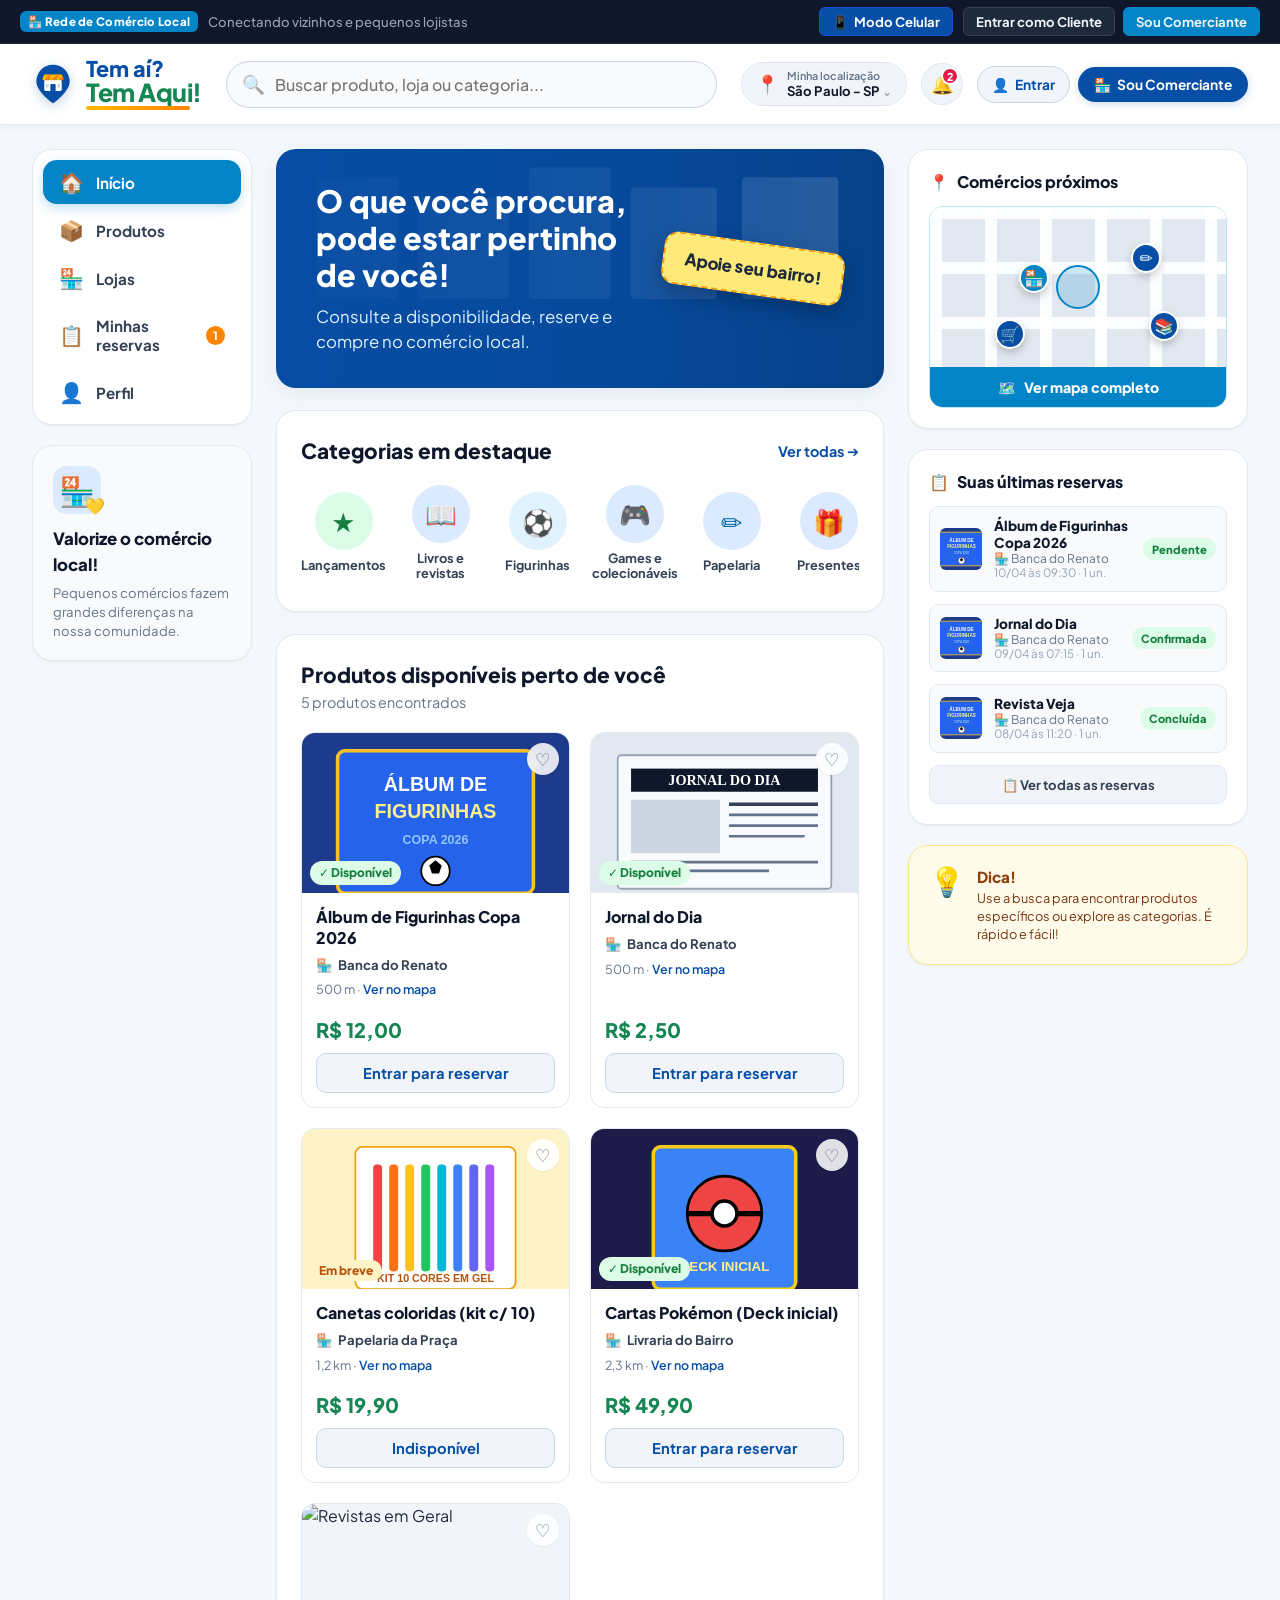
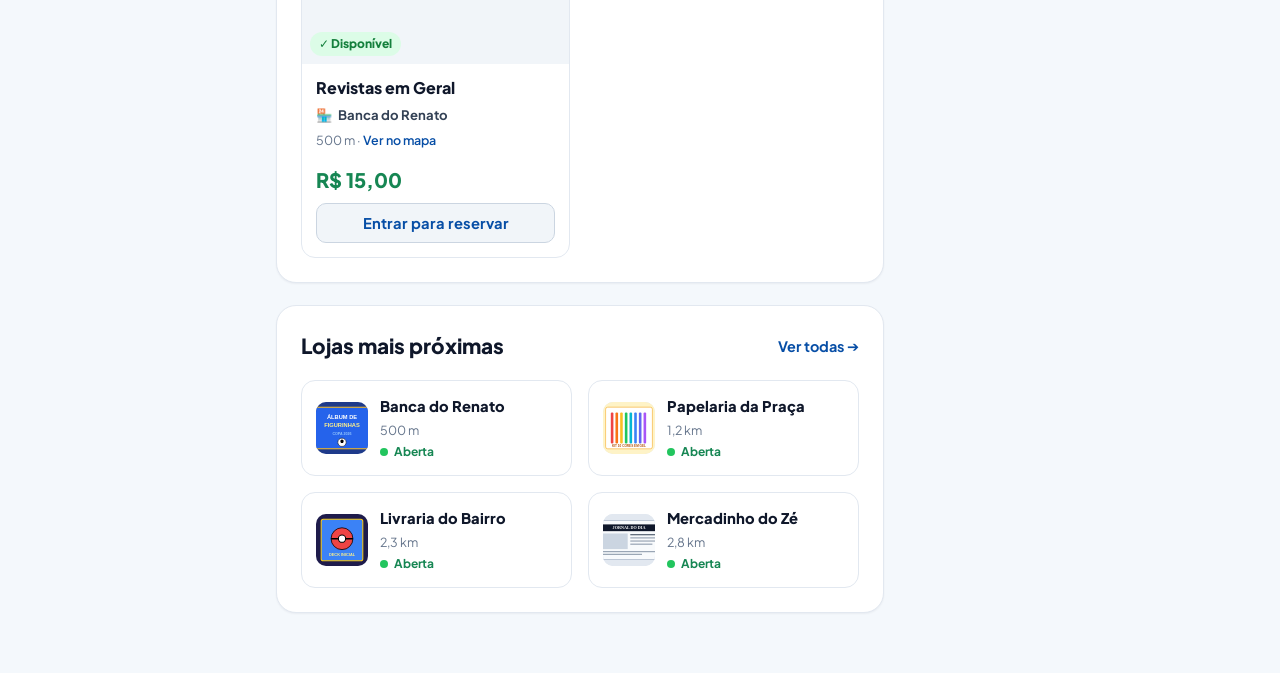
==== commit a725e50f: "Ajuste de Layout e Funcionalidades" ====
--- a/index.html
+++ b/index.html
@@ -3,114 +3,125 @@
 <head>
   <meta charset="UTF-8">
   <meta name="viewport" content="width=device-width, initial-scale=1.0">
-  <title>Tem aí? Tem Aqui! — Plataforma de Consulta e Reserva Local</title>
-  <meta name="description" content="Inclusão Digital e Gestão Simplificada para Pequenos Comerciantes. Estudo de caso: Banca Bueno. Projeto Integrador UNIVESP.">
+  <title>Tem aí? Tem Aqui! — O que você procura, pode estar pertinho de você!</title>
+  <meta name="description" content="Plataforma de consulta de disponibilidade e reserva em pequenos comércios locais.">
   <link rel="stylesheet" href="css/style.css">
   <link rel="preconnect" href="https://fonts.googleapis.com">
   <link rel="preconnect" href="https://fonts.gstatic.com" crossorigin>
-  <link href="https://fonts.googleapis.com/css2?family=Plus+Jakarta+Sans:wght@400;500;600;700;800&display=swap" rel="stylesheet">
+  <link href="https://fonts.googleapis.com/css2?family=Plus+Jakarta+Sans:wght@400;500;600;700;800;900&display=swap" rel="stylesheet">
   <script src="js/app.js" defer></script>
 </head>
 <body>
-  <!-- BARRA DE CONTROLE DO PROTÓTIPO ACADÊMICO (UNIVESP PI) -->
-  <aside class="academic-badge-bar" aria-label="Controles acadêmicos do protótipo">
-    <div class="academic-container">
-      <div class="academic-info">
-        <span class="badge-univesp">UNIVESP · PI II</span>
-        <span class="academic-text">Projeto Integrador: <strong>Tem Aí? Tem Aqui!</strong> (Estudo de Caso: Banca Bueno)</span>
-      </div>
-      <div class="academic-actions">
-        <button id="toggle-device-btn" class="academic-btn" title="Simular visualização de tela mobile ou desktop">
-          <span class="btn-icon">📱</span> <span class="btn-text">Simular Celular</span>
+
+  <!-- BARRA DE UTILITÁRIOS SUPERIOR (MODOS DE VISUALIZAÇÃO E ACESSO RÁPIDO) -->
+  <aside class="platform-utility-bar" aria-label="Controles da plataforma">
+    <div class="utility-container">
+      <div class="utility-left">
+        <span class="utility-badge">🏪 Rede de Comércio Local</span>
+        <span class="utility-tagline">Conectando vizinhos e pequenos lojistas</span>
+      </div>
+      <div class="utility-right">
+        <!-- Botão comutador de visualização Celular / Computador -->
+        <button id="device-toggle-btn" class="utility-btn mode-btn" title="Alternar entre visualização de celular e computador">
+          <span class="btn-icon">📱</span> <span id="device-mode-label">Modo Celular</span>
         </button>
-        <button id="quick-switch-merchant-btn" class="academic-btn primary-switch" title="Alternar rapidamente entre Visão do Cliente e Visão do Comerciante">
-          <span class="btn-icon">🔄</span> <span class="switch-label">Ver Modo Comerciante (Sr. Renato)</span>
-        </button>
-        <button id="reset-demo-btn" class="academic-btn text-only" title="Restaurar dados originais para teste">
-          Restaurar Dados
-        </button>
+        <!-- Acesso rápido de login / perfil -->
+        <div id="auth-quick-actions" class="utility-auth-group">
+          <!-- Injetado dinamicamente via JS -->
+        </div>
       </div>
     </div>
   </aside>
 
-  <!-- CONTÊINER PRINCIPAL (SUPORTA MODO DESKTOP E MODO MOLDURA MOBILE) -->
+  <!-- CONTÊINER DO DISPOSITIVO (MODO COMPUTADOR OU MODO CELULAR) -->
   <div id="device-wrapper" class="device-standard">
     <div class="app-frame">
 
       <!-- CABEÇALHO PRINCIPAL DA PLATAFORMA (TOPBAR) -->
       <header class="topbar">
         <div class="topbar-left">
-          <a class="brand" href="#" id="brand-logo" aria-label="Tem aí? Tem Aqui! início">
-            <span class="brand-pin" aria-hidden="true">
-              <svg width="22" height="22" viewBox="0 0 24 24" fill="currentColor">
-                <path d="M12 2C8.13 2 5 5.13 5 9c0 5.25 7 13 7 13s7-7.75 7-13c0-3.87-3.13-7-7-7zm0 9.5a2.5 2.5 0 0 1 0-5 2.5 2.5 0 0 1 0 5z"/>
+          <!-- LOGOTIPO IDÊNTICO AO ESBOÇO -->
+          <a class="brand" href="#" id="brand-logo" aria-label="Tem aí? Tem Aqui! Página inicial">
+            <div class="brand-pin-logo">
+              <!-- Pin Azul com Toldinho de Loja Amarelo/Laranja -->
+              <svg width="42" height="42" viewBox="0 0 48 48" fill="none" xmlns="http://www.w3.org/2000/svg">
+                <!-- Pin Base -->
+                <path d="M24 2C13.5 2 5 10.5 5 21C5 33 24 46 24 46C24 46 43 33 43 21C43 10.5 34.5 2 24 2Z" fill="#074EA6"/>
+                <!-- Fachada da Loja Branca -->
+                <rect x="14" y="19" width="20" height="13" rx="2" fill="#FFFFFF"/>
+                <rect x="21" y="24" width="6" height="8" rx="1" fill="#074EA6"/>
+                <rect x="16" y="24" width="3" height="4" rx="0.5" fill="#CBD5E1"/>
+                <rect x="29" y="24" width="3" height="4" rx="0.5" fill="#CBD5E1"/>
+                <!-- Toldo de Loja Amarelo com Listras Laranja -->
+                <path d="M12 18L14 13H34L36 18H12Z" fill="#FFB703"/>
+                <path d="M18 13L17 18H21L21 13H18Z" fill="#FB8500"/>
+                <path d="M27 13L27 18H31L30 13H27Z" fill="#FB8500"/>
+                <!-- Ondulações do Toldo -->
+                <circle cx="14" cy="18" r="2" fill="#FFB703"/>
+                <circle cx="18" cy="18" r="2" fill="#FB8500"/>
+                <circle cx="22" cy="18" r="2" fill="#FFB703"/>
+                <circle cx="26" cy="18" r="2" fill="#FB8500"/>
+                <circle cx="30" cy="18" r="2" fill="#FFB703"/>
+                <circle cx="34" cy="18" r="2" fill="#FB8500"/>
               </svg>
-            </span>
-            <span class="brand-text">Tem aí?<strong> Tem Aqui!</strong></span>
+            </div>
+            <div class="brand-text-group">
+              <span class="brand-title">Tem aí?</span>
+              <span class="brand-subtitle">Tem Aqui!</span>
+              <div class="brand-curve-underline"></div>
+            </div>
           </a>
         </div>
 
+        <!-- BARRA DE PESQUISA CENTRAL -->
         <div class="top-search" role="search">
           <label class="sr-only" for="search-input">Buscar produto, loja ou categoria</label>
           <div class="search-input-wrapper">
             <span class="search-icon" aria-hidden="true">🔍</span>
-            <input id="search-input" type="search" placeholder="Buscar produto, banca, categoria..." autocomplete="off">
+            <input id="search-input" type="search" placeholder="Buscar produto, loja ou categoria..." autocomplete="off">
             <button id="clear-search-btn" class="clear-search hidden" aria-label="Limpar busca">×</button>
           </div>
           <!-- Sugestões rápidas de busca -->
           <div id="search-suggestions" class="search-suggestions hidden"></div>
         </div>
 
+        <!-- ÁREA DIREITA DO CABEÇALHO -->
         <div class="topbar-right">
-          <!-- Seletor de Localização -->
-          <button class="location-pill" id="location-btn" title="Alterar ou ver localização atual">
-            <span class="loc-icon">📍</span>
-            <span class="loc-text">São Paulo - SP · <strong>Heliópolis</strong></span>
+          <!-- Localização Atual -->
+          <div class="location-pill" id="location-selector" title="Localização do usuário">
+            <span class="loc-pin">📍</span>
+            <div class="loc-details">
+              <span class="loc-label">Minha localização</span>
+              <strong class="loc-val">São Paulo - SP <span class="loc-arrow">⌄</span></strong>
+            </div>
+          </div>
+
+          <!-- Ícone de Notificação com Badge -->
+          <button class="icon-notification-btn" id="notifications-btn" title="Notificações">
+            <span class="bell-icon">🔔</span>
+            <span class="notif-badge">2</span>
           </button>
 
-          <!-- Perfil do Usuário / Indicador de Modo -->
-          <div class="user-pill" id="current-user-badge">
-            <span class="user-avatar" id="user-avatar">👤</span>
-            <span class="user-label" id="user-label">Olá, Cliente</span>
-          </div>
-
-          <!-- Botão Principal de Alternância de Perfil (Cliente <-> Comerciante) -->
-          <button id="header-mode-toggle" class="header-mode-btn" type="button">
-            Área do Comerciante
-          </button>
+          <!-- Perfil do Usuário / Botões de Login -->
+          <div id="user-header-profile" class="user-header-profile">
+            <!-- Atualizado dinamicamente pelo JS -->
+          </div>
         </div>
       </header>
 
-      <!-- BARRA DE NAVEGAÇÃO MOBILE (BOTTOM NAV) -->
-      <nav class="mobile-bottom-nav" aria-label="Navegação em celular">
-        <!-- Itens de Cliente -->
-        <button class="mob-nav-item active" data-nav="client-home">
-          <span class="mob-icon">🏠</span>
-          <span class="mob-label">Início</span>
-        </button>
-        <button class="mob-nav-item" data-nav="client-products">
-          <span class="mob-icon">🔍</span>
-          <span class="mob-label">Produtos</span>
-        </button>
-        <button class="mob-nav-item" data-nav="client-reservations">
-          <span class="mob-icon">📋</span>
-          <span class="mob-label">Reservas</span>
-          <span class="nav-badge hidden" id="mob-res-count">0</span>
-        </button>
-        <button class="mob-nav-item" data-nav="merchant-hub">
-          <span class="mob-icon">🏪</span>
-          <span class="mob-label">Sr. Renato</span>
-        </button>
+      <!-- BARRA DE NAVEGAÇÃO MOBILE (BOTTOM NAV - ESBOÇO CELULAR) -->
+      <nav class="mobile-bottom-nav" id="mobile-bottom-nav" aria-label="Navegação em celular">
+        <!-- Renderizado dinamicamente pelo JS conforme perfil logado -->
       </nav>
 
-      <!-- LAYOUT PRINCIPAL -->
+      <!-- CORPO PRINCIPAL DO SISTEMA -->
       <div class="app-layout">
 
-        <!-- BARRA LATERAL (VISÃO DESKTOP - FIGURA 1 DO RELATÓRIO) -->
+        <!-- BARRA LATERAL ESQUERDA (DESKTOP - ESBOÇO FIGURA 1) -->
         <aside class="app-sidebar" id="app-sidebar" aria-label="Menu Lateral">
           <div class="sidebar-menu">
             <button class="side-nav-item active" data-nav="client-home">
-              <span class="side-icon">⌂</span>
+              <span class="side-icon">🏠</span>
               <span>Início</span>
             </button>
             <button class="side-nav-item" data-nav="client-products">
@@ -119,94 +130,103 @@
             </button>
             <button class="side-nav-item" data-nav="client-stores">
               <span class="side-icon">🏪</span>
-              <span>Lojas do Bairro</span>
-            </button>
-            <button class="side-nav-item" data-nav="client-reservations">
-              <span class="side-icon">▣</span>
-              <span>Minhas Reservas</span>
-              <span class="nav-counter-pill hidden" id="side-res-count">0</span>
-            </button>
-            <button class="side-nav-item side-nav-merchant" data-nav="merchant-hub">
+              <span>Lojas</span>
+            </button>
+            <button class="side-nav-item" data-nav="client-reservations" id="side-nav-reservations">
+              <span class="side-icon">📋</span>
+              <span>Minhas reservas</span>
+              <span class="nav-counter-pill hidden" id="side-res-badge">0</span>
+            </button>
+            <button class="side-nav-item" data-nav="user-profile" id="side-nav-profile">
+              <span class="side-icon">👤</span>
+              <span>Perfil</span>
+            </button>
+            <!-- Link do Comerciante (visível apenas quando logado como comerciante) -->
+            <button class="side-nav-item side-nav-merchant hidden" data-nav="merchant-dashboard" id="side-nav-merchant">
               <span class="side-icon">⚙️</span>
-              <span>Painel do Sr. Renato</span>
-            </button>
-          </div>
-
-          <!-- Card de Apoio Social / Inclusão Comunitária -->
-          <div class="support-card">
-            <div class="support-icon">🤝</div>
+              <span>Modo Comerciante</span>
+            </button>
+          </div>
+
+          <!-- Card "Valorize o comércio local!" -->
+          <div class="support-local-card">
+            <div class="support-illustration">
+              <div class="store-icon-wrap">
+                <span class="support-store-icon">🏪</span>
+                <span class="support-heart-icon">💛</span>
+              </div>
+            </div>
             <h3>Valorize o comércio local!</h3>
-            <p>Pequenos comércios fazem grandes diferenças na comunidade do bairro.</p>
-            <div class="banca-destaque">
-              <span>★ Ponto parceiro:</span>
-              <strong>Banca Bueno (Sr. Renato)</strong>
-            </div>
+            <p>Pequenos comércios fazem grandes diferenças na nossa comunidade.</p>
           </div>
         </aside>
 
         <!-- ÁREA CENTRAL DE CONTEÚDO (MAIN) -->
         <main class="app-content" id="main-content" tabindex="-1">
-          <!-- Conteúdo dinâmico injetado via app.js -->
+          <!-- Renderizado dinamicamente pelo JS -->
         </main>
 
-        <!-- COLUNA DIREITA DE SUPORTE (DESKTOP - FIGURA 1 DO RELATÓRIO) -->
+        <!-- COLUNA LATERAL DIREITA (DESKTOP - ESBOÇO FIGURA 1) -->
         <aside class="app-aside-right" id="app-aside-right">
-          <!-- Mini Card de Mapa dos Comércios -->
-          <section class="side-card map-side-card">
+          
+          <!-- Widget: Comércios Próximos (Mapa do Esboço) -->
+          <section class="side-card map-widget-card">
             <div class="side-card-header">
               <div class="side-card-title">
                 <span class="icon">📍</span>
                 <h3>Comércios próximos</h3>
               </div>
             </div>
-            <div class="mini-map-preview" id="mini-map-trigger" role="button" tabindex="0" title="Clique para abrir o mapa interativo">
-              <div class="map-graphic">
-                <div class="map-grid-bg"></div>
-                <!-- Marcadores Simulados no Bairro -->
-                <div class="map-pin pin-banca" title="Banca Bueno (300m)">
-                  <span class="pin-dot">🏪</span>
-                  <span class="pin-tag">Banca Bueno (300m)</span>
+            <div class="map-preview-box" id="side-map-box">
+              <div class="map-street-canvas">
+                <div class="map-radar-center"></div>
+                <!-- Marcadores de Loja no Mapa -->
+                <div class="map-store-pin pin-1" title="Banca do Renato">
+                  <span>🏪</span>
                 </div>
-                <div class="map-pin pin-papelaria" title="Papelaria da Praça (750m)">
-                  <span class="pin-dot">✏️</span>
-                  <span class="pin-tag">Papelaria (750m)</span>
+                <div class="map-store-pin pin-2" title="Papelaria da Praça">
+                  <span>✏️</span>
                 </div>
-                <div class="map-pin pin-livraria" title="Livraria do Bairro (1.2km)">
-                  <span class="pin-dot">📚</span>
-                  <span class="pin-tag">Livraria (1.2km)</span>
+                <div class="map-store-pin pin-3" title="Livraria do Bairro">
+                  <span>📚</span>
                 </div>
-                <div class="map-radar-pulse"></div>
+                <div class="map-store-pin pin-4" title="Mercadinho do Zé">
+                  <span>🛒</span>
+                </div>
               </div>
-              <button class="btn-map-expand" type="button" id="btn-open-map">
-                🗺️ Ver mapa completo do bairro
+              <button class="btn-expand-map" id="btn-open-full-map" type="button">
+                <span>🗺️</span> Ver mapa completo
               </button>
             </div>
           </section>
 
-          <!-- Widget de Últimas Reservas -->
-          <section class="side-card reservations-side-card">
+          <!-- Widget: Suas Últimas Reservas -->
+          <section class="side-card recent-reservations-card" id="side-reservations-widget">
             <div class="side-card-header">
               <div class="side-card-title">
-                <span class="icon">🎟️</span>
+                <span class="icon">📋</span>
                 <h3>Suas últimas reservas</h3>
               </div>
-              <button class="link-small" id="btn-view-all-res">Ver todas</button>
-            </div>
-            <div id="side-recent-reservations" class="side-recent-list">
-              <!-- Renderizado dinamicamente -->
-            </div>
+            </div>
+            <div id="side-reservations-list" class="side-reservations-list">
+              <!-- Renderizado via JS -->
+            </div>
+            <button class="btn-view-all-res" id="btn-side-view-all-res" type="button">
+              📋 Ver todas as reservas
+            </button>
           </section>
 
-          <!-- Dica Rápida de Usabilidade -->
-          <section class="side-card tip-side-card">
-            <div class="tip-content">
-              <span class="tip-icon">💡</span>
-              <div>
-                <strong>Dica do Tem Aí!</strong>
-                <p>Use a busca para encontrar itens de grande procura como álbuns e figurinhas antes de sair de casa. Assim você economiza tempo e apoia a banca do seu bairro!</p>
+          <!-- Widget: Dica! -->
+          <section class="side-card tip-card">
+            <div class="tip-body">
+              <div class="tip-icon-bulb">💡</div>
+              <div class="tip-text">
+                <h4>Dica!</h4>
+                <p>Use a busca para encontrar produtos específicos ou explore as categorias. É rápido e fácil!</p>
               </div>
             </div>
           </section>
+
         </aside>
 
       </div> <!-- fim .app-layout -->
@@ -214,9 +234,192 @@
     </div> <!-- fim .app-frame -->
   </div> <!-- fim #device-wrapper -->
 
-  <!-- ================= MODAIS E DIÁLOGOS ================= -->
-
-  <!-- MODAL: DETALHES DO PRODUTO (FIGURA 2 - MOBILE TELA 2) -->
+
+  <!-- =======================================================================
+       MODAIS DO SISTEMA
+       ======================================================================= -->
+
+  <!-- MODAL: LOGIN / CADASTRO DE CLIENTE -->
+  <dialog id="customer-auth-modal" class="app-modal auth-modal">
+    <div class="modal-content">
+      <button class="modal-close" id="close-customer-auth" aria-label="Fechar">×</button>
+      <div class="auth-tabs">
+        <button class="auth-tab active" id="tab-cust-login">Entrar como Cliente</button>
+        <button class="auth-tab" id="tab-cust-register">Criar Conta de Cliente</button>
+      </div>
+
+      <!-- Formulário de Login Cliente -->
+      <form id="form-cust-login" class="auth-form active">
+        <p class="auth-intro">Entre com seu e-mail ou telefone para consultar e reservar produtos.</p>
+        <div class="form-group">
+          <label for="cust-login-email">E-mail ou Telefone / WhatsApp:</label>
+          <input type="text" id="cust-login-email" required placeholder="Ex.: maria@email.com ou 11987654321">
+        </div>
+        <div class="form-group">
+          <label for="cust-login-pass">Senha:</label>
+          <input type="password" id="cust-login-pass" required placeholder="Digite sua senha">
+        </div>
+        <button type="submit" class="btn-primary full-btn">Entrar como Cliente</button>
+        
+        <div class="quick-demo-login">
+          <span>Teste rápido:</span>
+          <button type="button" class="btn-quick-fill" id="btn-quick-customer">
+            👤 Entrar como Cliente Demonstração
+          </button>
+        </div>
+      </form>
+
+      <!-- Formulário de Cadastro Cliente -->
+      <form id="form-cust-register" class="auth-form">
+        <p class="auth-intro">Cadastre-se gratuitamente para reservar itens nos comércios da sua região.</p>
+        <div class="form-group">
+          <label for="cust-reg-name">Seu Nome Completo:</label>
+          <input type="text" id="cust-reg-name" required placeholder="Como prefere ser chamado">
+        </div>
+        <div class="form-group">
+          <label for="cust-reg-email">E-mail:</label>
+          <input type="email" id="cust-reg-email" required placeholder="seuemail@exemplo.com">
+        </div>
+        <div class="form-group">
+          <label for="cust-reg-phone">Telefone / WhatsApp (para aviso de retirada):</label>
+          <input type="tel" id="cust-reg-phone" required placeholder="(11) 98765-4321">
+        </div>
+        <div class="form-group">
+          <label for="cust-reg-pass">Crie uma Senha:</label>
+          <input type="password" id="cust-reg-pass" required placeholder="Mínimo de 4 dígitos">
+        </div>
+        <button type="submit" class="btn-primary full-btn">Cadastrar e Entrar</button>
+      </form>
+    </div>
+  </dialog>
+
+  <!-- MODAL: LOGIN / CADASTRO DE COMERCIANTE -->
+  <dialog id="merchant-auth-modal" class="app-modal auth-modal">
+    <div class="modal-content">
+      <button class="modal-close" id="close-merchant-auth" aria-label="Fechar">×</button>
+      <div class="auth-tabs">
+        <button class="auth-tab active" id="tab-merch-login">Acesso do Comerciante</button>
+        <button class="auth-tab" id="tab-merch-register">Cadastrar Novo Comércio</button>
+      </div>
+
+      <!-- Formulário de Login Comerciante -->
+      <form id="form-merch-login" class="auth-form active">
+        <p class="auth-intro">Acesse o painel da sua loja para gerenciar estoque, produtos e reservas.</p>
+        <div class="form-group">
+          <label for="merch-login-email">E-mail da Loja:</label>
+          <input type="email" id="merch-login-email" required placeholder="loja@exemplo.com">
+        </div>
+        <div class="form-group">
+          <label for="merch-login-pass">Senha:</label>
+          <input type="password" id="merch-login-pass" required placeholder="Sua senha de acesso">
+        </div>
+        <button type="submit" class="btn-primary full-btn">Acessar Modo Comerciante</button>
+
+        <div class="quick-demo-login">
+          <span>Teste rápido do lojista:</span>
+          <button type="button" class="btn-quick-fill" id="btn-quick-merchant">
+            🏪 Entrar como Banca do Renato
+          </button>
+        </div>
+      </form>
+
+      <!-- Formulário de Cadastro do Novo Comércio (com Endereço Real e Dados para o Mapa) -->
+      <form id="form-merch-register" class="auth-form">
+        <p class="auth-intro">Cadastre seu comércio para ser localizado pelos clientes no mapa e anunciar produtos.</p>
+        
+        <div class="form-group">
+          <label for="merch-reg-store-name">Nome do Comércio / Estabelecimento:</label>
+          <input type="text" id="merch-reg-store-name" required placeholder="Ex.: Banca Central, Papelaria São Jorge" maxlength="100">
+        </div>
+
+        <div class="form-row">
+          <div class="form-group flex-2">
+            <label for="merch-reg-category">Categoria do Estabelecimento:</label>
+            <select id="merch-reg-category" required>
+              <option value="Banca de Jornal & Revistas">Banca de Jornal & Revistas</option>
+              <option value="Papelaria e Material Escolar">Papelaria e Material Escolar</option>
+              <option value="Livraria e Colecionáveis">Livraria e Colecionáveis</option>
+              <option value="Armarinho e Presentes">Armarinho e Presentes</option>
+              <option value="Conveniência e Utilidades">Conveniência e Utilidades</option>
+              <option value="Outros Comércios de Bairro">Outros Comércios de Bairro</option>
+            </select>
+          </div>
+          <div class="form-group flex-1">
+            <label for="merch-reg-phone">WhatsApp da Loja:</label>
+            <input type="tel" id="merch-reg-phone" required placeholder="(11) 98765-4321">
+          </div>
+        </div>
+
+        <div class="form-group">
+          <label for="merch-reg-address">Endereço Real Completo (Rua, Número, Bairro, Cidade):</label>
+          <input type="text" id="merch-reg-address" required placeholder="Ex.: Rua das Flores, 150 — Heliópolis, São Paulo - SP">
+          <small class="field-hint">Este endereço real será referenciado no mapa para os clientes encontrarem sua loja.</small>
+        </div>
+
+        <div class="form-row">
+          <div class="form-group flex-2">
+            <label for="merch-reg-email">E-mail de Acesso:</label>
+            <input type="email" id="merch-reg-email" required placeholder="contato@minhaloja.com">
+          </div>
+          <div class="form-group flex-1">
+            <label for="merch-reg-pass">Senha:</label>
+            <input type="password" id="merch-reg-pass" required placeholder="Mínimo 4 dígitos">
+          </div>
+        </div>
+
+        <button type="submit" class="btn-primary full-btn">Concluir Cadastro e Abrir Loja</button>
+      </form>
+    </div>
+  </dialog>
+
+  <!-- MODAL: EDIÇÃO DOS DADOS DO COMÉRCIO (ENDEREÇO REAL, NOME, WHATSAPP) -->
+  <dialog id="merchant-edit-modal" class="app-modal">
+    <div class="modal-content">
+      <button class="modal-close" id="close-merchant-edit" aria-label="Fechar">×</button>
+      <div class="modal-header">
+        <span class="modal-eyebrow">CONFIGURAÇÕES DA LOJA</span>
+        <h2>Editar Dados do Comércio</h2>
+        <p class="muted-info">Mantenha o endereço real e informações atualizadas para referência no mapa.</p>
+      </div>
+
+      <form id="form-merch-edit" class="modal-form">
+        <div class="form-group">
+          <label for="edit-store-name">Nome do Comércio:</label>
+          <input type="text" id="edit-store-name" required maxlength="100">
+        </div>
+
+        <div class="form-row">
+          <div class="form-group flex-2">
+            <label for="edit-store-category">Categoria:</label>
+            <select id="edit-store-category" required>
+              <option value="Banca de Jornal & Revistas">Banca de Jornal & Revistas</option>
+              <option value="Papelaria e Material Escolar">Papelaria e Material Escolar</option>
+              <option value="Livraria e Colecionáveis">Livraria e Colecionáveis</option>
+              <option value="Armarinho e Presentes">Armarinho e Presentes</option>
+              <option value="Conveniência e Utilidades">Conveniência e Utilidades</option>
+              <option value="Outros Comércios de Bairro">Outros Comércios de Bairro</option>
+            </select>
+          </div>
+          <div class="form-group flex-1">
+            <label for="edit-store-phone">WhatsApp:</label>
+            <input type="tel" id="edit-store-phone" required>
+          </div>
+        </div>
+
+        <div class="form-group">
+          <label for="edit-store-address">Endereço Real (exibido no mapa):</label>
+          <input type="text" id="edit-store-address" required>
+        </div>
+
+        <div class="modal-actions">
+          <button type="button" class="btn-secondary" id="cancel-edit-store">Cancelar</button>
+          <button type="submit" class="btn-primary">Salvar Alterações</button>
+        </div>
+      </form>
+    </div>
+  </dialog>
+
+  <!-- MODAL: DETALHES DO PRODUTO (ESBOÇO CELULAR TELA 2) -->
   <dialog id="product-detail-modal" class="app-modal product-modal">
     <div class="modal-content">
       <button class="modal-close" id="close-product-detail" aria-label="Fechar modal">×</button>
@@ -226,7 +429,7 @@
     </div>
   </dialog>
 
-  <!-- MODAL: FORMULÁRIO DE CONFIRMAÇÃO DE RESERVA -->
+  <!-- MODAL: FORMULÁRIO DE CONFIRMAÇÃO DE RESERVA (APENAS PARA CLIENTES LOGADOS) -->
   <dialog id="reserve-modal" class="app-modal reserve-form-modal">
     <div class="modal-content">
       <button class="modal-close" id="close-reserve-form" aria-label="Fechar modal">×</button>
@@ -237,13 +440,13 @@
       </div>
       <form id="reserve-submit-form" class="modal-form">
         <div class="form-group">
-          <label for="reserve-customer-name">Seu Nome Completo ou Como Quer Ser Chamado:</label>
-          <input type="text" id="reserve-customer-name" required placeholder="Ex.: Maria de Souza" maxlength="80">
+          <label for="reserve-customer-name">Seu Nome para Identificação na Loja:</label>
+          <input type="text" id="reserve-customer-name" required maxlength="80">
         </div>
         <div class="form-row">
           <div class="form-group flex-2">
-            <label for="reserve-customer-phone">Telefone / WhatsApp (para aviso):</label>
-            <input type="tel" id="reserve-customer-phone" placeholder="(11) 99999-9999">
+            <label for="reserve-customer-phone">Telefone / WhatsApp de Contato:</label>
+            <input type="tel" id="reserve-customer-phone" required>
           </div>
           <div class="form-group flex-1">
             <label for="reserve-qty-input">Quantidade:</label>
@@ -264,7 +467,7 @@
             <strong id="summary-total-price">R$ 0,00</strong>
           </div>
           <div class="summary-notice">
-            <span>ℹ️ O pagamento é feito presencialmente no comércio ao retirar o item. Não é necessário cartão agora!</span>
+            <span>ℹ️ O pagamento é efetuado presencialmente no comércio ao retirar o item. Nenhuma cobrança é feita agora!</span>
           </div>
         </div>
         <div class="modal-actions">
@@ -275,57 +478,51 @@
     </div>
   </dialog>
 
-  <!-- MODAL: RESERVA REALIZADA COM SUCESSO (FIGURA 2 - MOBILE TELA 3) -->
+  <!-- MODAL: RESERVA REALIZADA COM SUCESSO (ESBOÇO CELULAR TELA 3) -->
   <dialog id="reserve-success-modal" class="app-modal success-modal">
     <div class="modal-content text-center">
       <div class="success-icon-wrap">
         <div class="success-icon">✓</div>
       </div>
-      <span class="modal-eyebrow success-label">RESERVA CONFIRMADA COM SUCESSO!</span>
-      <h2 id="success-product-title">Seu item foi reservado!</h2>
+      <h2 id="success-product-title">Reserva realizada!</h2>
       <p id="success-store-info" class="store-highlight"></p>
       
-      <!-- Voucher / Código da Reserva Destacado (Estilo Figura 2) -->
+      <!-- Voucher / Código da Reserva Destacado (Esboço Celular Tela 3) -->
       <div class="voucher-box">
-        <span class="voucher-lead">Apresente este código na banca:</span>
-        <div class="voucher-code" id="success-voucher-code">#0000</div>
-        <span class="voucher-deadline" id="success-voucher-deadline">Retirar até sábado, 18:00</span>
-      </div>
-
-      <p class="voucher-helper">
-        O Sr. Renato já separou o seu produto no estoque. Guarde este código para retirada rápida sem fila.
-      </p>
+        <span class="voucher-lead">Leve o código da reserva:</span>
+        <div class="voucher-code" id="success-voucher-code">#4587</div>
+        <span class="voucher-deadline" id="success-voucher-deadline">Retire até: Sábado, 12/04</span>
+      </div>
 
       <div class="success-actions">
+        <button type="button" class="btn-primary full-btn" id="success-home-btn">
+          Voltar para o início
+        </button>
         <!-- Botão WhatsApp com mensagem pré-configurada -->
-        <a id="success-whatsapp-link" class="btn-whatsapp" target="_blank" rel="noopener noreferrer">
-          <span class="wpp-icon">💬</span> Falar com o Comerciante via WhatsApp
+        <a id="success-whatsapp-link" class="btn-whatsapp-outline" target="_blank" rel="noopener noreferrer">
+          <span class="wpp-icon">💬</span> Falar com o comerciante
         </a>
-        <button type="button" class="btn-primary" id="success-finish-btn">
-          Ver Minhas Reservas
-        </button>
-        <button type="button" class="btn-text" id="success-home-btn">
-          Voltar para a Página Inicial
-        </button>
-      </div>
-    </div>
-  </dialog>
-
-  <!-- MODAL: MAPA INTERATIVO AMPLIADO DOS COMÉRCIOS -->
+      </div>
+    </div>
+  </dialog>
+
+  <!-- MODAL: MAPA COMPLETO DOS COMÉRCIOS (ENDEREÇO REAL REFERENCIADO) -->
   <dialog id="map-modal" class="app-modal map-fullscreen-modal">
     <div class="modal-content map-modal-content">
       <button class="modal-close" id="close-map-modal" aria-label="Fechar mapa">×</button>
       <div class="modal-header">
-        <h2>Mapa dos Pequenos Comércios — Heliópolis</h2>
-        <p class="muted-info">Consulte os pontos físicos cadastrados na rede de apoio local.</p>
+        <span class="modal-eyebrow">LOCALIZAÇÃO DOS ESTABELECIMENTOS</span>
+        <h2>Mapa dos Comércios Locais</h2>
+        <p class="muted-info">Consulte os endereços reais dos comércios cadastrados no bairro.</p>
       </div>
       <div class="interactive-map-area" id="map-interactive-view">
-        <!-- Renderizado dinamicamente com pontos e detalhes de cada comércio -->
+        <!-- Injetado dinamicamente com pontos e endereços reais -->
       </div>
     </div>
   </dialog>
 
   <!-- SISTEMA DE FEEDBACK VISUAL (TOAST / AVISOS) -->
   <div id="toast" class="toast" role="status" aria-live="polite"></div>
+
 </body>
 </html>
--- a/css/style.css
+++ b/css/style.css
@@ -1,21 +1,20 @@
 /* ==========================================================================
-   TEM AÍ? TEM AQUI! — PLATAFORMA DE INCLUSÃO DIGITAL PARA PEQUENOS COMÉRCIOS
-   Estudo de Caso: Banca Bueno (Sr. Renato) — Projeto Integrador II UNIVESP
-   Princípios de IHC e Acessibilidade (Cybis, Betiol e Faust, 2010)
+   TEM AÍ? TEM AQUI! — DESIGN SYSTEM & ESTILOS COMPLETOS
+   Layout baseado fielmente nos esboços Desktop e Mobile da plataforma
    ========================================================================== */
 
 :root {
-  --primary: #0a56be;
-  --primary-hover: #073f8d;
-  --primary-light: #e8f2ff;
-  --primary-dark: #062b5e;
+  --primary: #074ea6;
+  --primary-hover: #053b7e;
+  --primary-light: #eaf2fc;
+  --primary-dark: #042957;
 
   --secondary: #168653;
   --secondary-hover: #116840;
   --secondary-light: #e6f6ee;
 
-  --accent: #f59e0b;
-  --accent-light: #fef3c7;
+  --accent-yellow: #ffb703;
+  --accent-orange: #fb8500;
   --danger: #dc2626;
   --danger-light: #fee2e2;
 
@@ -25,17 +24,19 @@
   --ink-500: #64748b;
   --ink-400: #94a3b8;
 
-  --bg-page: #f8fafc;
+  --bg-page: #f4f8fc;
   --bg-card: #ffffff;
   --border-light: #e2e8f0;
   --border-focus: #3b82f6;
 
-  --shadow-sm: 0 1px 3px rgba(15, 23, 42, 0.06);
-  --shadow-md: 0 4px 14px rgba(15, 23, 42, 0.08);
-  --shadow-lg: 0 10px 30px rgba(15, 23, 42, 0.12);
-  --shadow-modal: 0 20px 60px rgba(15, 23, 42, 0.25);
-
-  --radius-sm: 8px;
+  --shadow-xs: 0 1px 2px rgba(15, 23, 42, 0.05);
+  --shadow-sm: 0 2px 6px rgba(7, 78, 166, 0.06);
+  --shadow-md: 0 6px 18px rgba(7, 78, 166, 0.08);
+  --shadow-lg: 0 12px 30px rgba(7, 78, 166, 0.12);
+  --shadow-modal: 0 24px 70px rgba(15, 23, 42, 0.3);
+
+  --radius-xs: 6px;
+  --radius-sm: 10px;
   --radius-md: 14px;
   --radius-lg: 20px;
   --radius-full: 9999px;
@@ -98,20 +99,20 @@
 }
 
 /* ==========================================================================
-   BARRA SUPERIOR ACADÊMICA (CONTROLES UNIVESP)
+   BARRA DE UTILITÁRIOS SUPERIOR (CONTROLES DE AMBIENTE)
    ========================================================================== */
-.academic-badge-bar {
+.platform-utility-bar {
   background: #0f172a;
   color: #e2e8f0;
-  padding: 8px 16px;
-  font-size: 0.85rem;
+  padding: 7px 20px;
+  font-size: 0.82rem;
   border-bottom: 1px solid #1e293b;
   position: sticky;
   top: 0;
   z-index: 100;
 }
 
-.academic-container {
+.utility-container {
   max-width: 1600px;
   margin: 0 auto;
   display: flex;
@@ -121,99 +122,95 @@
   flex-wrap: wrap;
 }
 
-.academic-info {
+.utility-left {
   display: flex;
   align-items: center;
   gap: 10px;
 }
 
-.badge-univesp {
-  background: #e11d48;
+.utility-badge {
+  background: #0284c7;
   color: #fff;
   font-weight: 800;
-  font-size: 0.75rem;
-  letter-spacing: 0.5px;
-  padding: 3px 8px;
-  border-radius: var(--radius-sm);
-}
-
-.academic-text strong {
-  color: #38bdf8;
-}
-
-.academic-actions {
-  display: flex;
-  align-items: center;
-  gap: 8px;
-}
-
-.academic-btn {
+  font-size: 0.72rem;
+  padding: 2px 8px;
+  border-radius: var(--radius-xs);
+  letter-spacing: 0.3px;
+}
+
+.utility-tagline {
+  color: #94a3b8;
+  font-weight: 500;
+}
+
+.utility-right {
+  display: flex;
+  align-items: center;
+  gap: 10px;
+}
+
+.utility-btn {
   display: inline-flex;
   align-items: center;
   gap: 6px;
   background: #1e293b;
   color: #f1f5f9;
-  padding: 6px 12px;
-  border-radius: var(--radius-sm);
+  padding: 5px 12px;
+  border-radius: var(--radius-xs);
   font-size: 0.82rem;
-  font-weight: 600;
+  font-weight: 700;
   border: 1px solid #334155;
-}
-
-.academic-btn:hover {
+  transition: all var(--transition-fast);
+}
+
+.utility-btn:hover {
   background: #334155;
   color: #fff;
 }
 
-.academic-btn.primary-switch {
-  background: var(--secondary);
-  border-color: var(--secondary-hover);
+.utility-btn.mode-btn {
+  background: var(--primary);
+  border-color: #1d4ed8;
   color: #fff;
 }
 
-.academic-btn.primary-switch:hover {
-  background: var(--secondary-hover);
-}
-
-.academic-btn.text-only {
-  background: transparent;
-  border: none;
-  color: #94a3b8;
-  text-decoration: underline;
-  padding: 6px 8px;
-}
-
-.academic-btn.text-only:hover {
-  color: #f8fafc;
+.utility-btn.mode-btn:hover {
+  background: var(--primary-hover);
+}
+
+.utility-auth-group {
+  display: flex;
+  align-items: center;
+  gap: 8px;
 }
 
 /* ==========================================================================
-   SIMULADOR DE CELULAR / MODO DISPOSITIVO
+   SIMULADOR DE CELULAR / MODO COMPUTADOR vs MODO CELULAR
    ========================================================================== */
 #device-wrapper.device-mobile {
-  padding: 24px 0;
+  padding: 24px 0 60px;
   background: #091220;
-  min-height: calc(100vh - 45px);
+  min-height: calc(100vh - 40px);
   display: flex;
   justify-content: center;
   align-items: flex-start;
 }
 
 #device-wrapper.device-mobile .app-frame {
-  width: 410px;
-  min-height: 850px;
-  max-height: 92vh;
+  width: 412px;
+  min-height: 860px;
+  max-height: 94vh;
   overflow-y: auto;
   border: 12px solid #1e293b;
-  border-radius: 44px;
-  box-shadow: 0 25px 70px rgba(0, 0, 0, 0.7);
+  border-radius: 46px;
+  box-shadow: 0 25px 80px rgba(0, 0, 0, 0.75);
   background: var(--bg-page);
   position: relative;
 }
 
 #device-wrapper.device-mobile .app-layout {
   grid-template-columns: 1fr;
-  padding: 12px;
+  padding: 12px 14px 75px;
 }
 
 #device-wrapper.device-mobile .app-sidebar,
@@ -228,28 +225,29 @@
 }
 
 #device-wrapper.device-mobile .topbar {
-  padding: 14px;
+  padding: 12px 14px;
   flex-direction: column;
   gap: 10px;
 }
 
-#device-wrapper.device-mobile .topbar-right .location-pill {
-  display: none;
+#device-wrapper.device-mobile .topbar-right .location-pill,
+#device-wrapper.device-mobile .topbar-right .icon-notification-btn {
+  display: none !important;
 }
 
 /* ==========================================================================
-   TOPBAR PRINCIPAL
+   CABEÇALHO PRINCIPAL (TOPBAR - ESBOÇO DESKTOP)
    ========================================================================== */
 .topbar {
   background: var(--bg-card);
   border-bottom: 1px solid var(--border-light);
-  padding: 14px 28px;
+  padding: 14px 32px;
   display: flex;
   align-items: center;
   justify-content: space-between;
-  gap: 20px;
+  gap: 24px;
   position: sticky;
-  top: 41px;
+  top: 38px;
   z-index: 90;
   box-shadow: var(--shadow-sm);
 }
@@ -260,37 +258,53 @@
   gap: 16px;
 }
 
+/* Logotipo Fiel ao Esboço */
 .brand {
   display: flex;
   align-items: center;
-  gap: 10px;
+  gap: 12px;
   text-decoration: none;
   color: var(--ink-900);
+  white-space: nowrap;
+}
+
+.brand-pin-logo {
+  line-height: 1;
+  display: flex;
+  align-items: center;
+  filter: drop-shadow(0 3px 6px rgba(7, 78, 166, 0.25));
+}
+
+.brand-text-group {
+  display: flex;
+  flex-direction: column;
+  position: relative;
+}
+
+.brand-title {
   font-size: 1.35rem;
   font-weight: 800;
-  white-space: nowrap;
-}
-
-.brand-text strong {
-  color: var(--secondary);
-}
-
-.brand-pin {
-  display: grid;
-  place-items: center;
-  width: 42px;
-  height: 42px;
-  border-radius: 50% 50% 50% 8px;
-  transform: rotate(-45deg);
-  background: linear-gradient(135deg, var(--primary), #1e70d4);
-  color: #fff;
-  box-shadow: 0 4px 10px rgba(10, 86, 190, 0.3);
-}
-
-.brand-pin svg {
-  transform: rotate(45deg);
-}
-
+  color: #074ea6;
+  line-height: 1;
+}
+
+.brand-subtitle {
+  font-size: 1.55rem;
+  font-weight: 900;
+  color: #168653;
+  line-height: 1;
+  letter-spacing: -0.5px;
+}
+
+.brand-curve-underline {
+  width: 90%;
+  height: 4px;
+  background: linear-gradient(90deg, #ffb703, #fb8500);
+  border-radius: var(--radius-full);
+  margin-top: 2px;
+}
+
+/* Barra de Pesquisa */
 .top-search {
   flex: 1;
   max-width: 680px;
@@ -305,16 +319,16 @@
 
 .search-icon {
   position: absolute;
-  left: 15px;
-  font-size: 1.1rem;
+  left: 16px;
+  font-size: 1.15rem;
   pointer-events: none;
-  opacity: 0.6;
+  opacity: 0.55;
 }
 
 .search-input-wrapper input {
   width: 100%;
-  padding: 12px 42px 12px 45px;
-  border: 1.5px solid var(--border-light);
+  padding: 12px 42px 12px 48px;
+  border: 1.5px solid #cbd5e1;
   border-radius: var(--radius-full);
   background: #f8fafc;
   color: var(--ink-900);
@@ -326,7 +340,7 @@
   outline: none;
   border-color: var(--primary);
   background: #fff;
-  box-shadow: 0 0 0 3px rgba(10, 86, 190, 0.15);
+  box-shadow: 0 0 0 3px rgba(7, 78, 166, 0.15);
 }
 
 .clear-search {
@@ -347,7 +361,7 @@
   border-radius: var(--radius-md);
   box-shadow: var(--shadow-lg);
   z-index: 50;
-  max-height: 320px;
+  max-height: 340px;
   overflow-y: auto;
   padding: 8px 0;
 }
@@ -359,6 +373,7 @@
   padding: 10px 16px;
   cursor: pointer;
   border-bottom: 1px solid #f1f5f9;
+  gap: 12px;
 }
 
 .suggestion-item:last-child {
@@ -369,9 +384,22 @@
   background: var(--primary-light);
 }
 
+.suggestion-thumb {
+  width: 36px;
+  height: 36px;
+  border-radius: var(--radius-xs);
+  object-fit: cover;
+  background: #e2e8f0;
+}
+
+.suggestion-info {
+  flex: 1;
+}
+
 .suggestion-name {
-  font-weight: 600;
+  font-weight: 700;
   color: var(--ink-800);
+  font-size: 0.92rem;
 }
 
 .suggestion-meta {
@@ -379,22 +407,22 @@
   color: var(--ink-500);
 }
 
+/* Área Direita do Topbar */
 .topbar-right {
   display: flex;
   align-items: center;
-  gap: 12px;
+  gap: 14px;
 }
 
 .location-pill {
   display: flex;
   align-items: center;
-  gap: 6px;
-  padding: 8px 14px;
+  gap: 8px;
+  padding: 7px 14px;
   border-radius: var(--radius-full);
   background: #f1f5f9;
   border: 1px solid var(--border-light);
-  font-size: 0.85rem;
-  color: var(--ink-700);
+  cursor: pointer;
   white-space: nowrap;
 }
 
@@ -402,70 +430,192 @@
   background: #e2e8f0;
 }
 
-.user-pill {
+.loc-pin {
+  font-size: 1.15rem;
+}
+
+.loc-details {
+  display: flex;
+  flex-direction: column;
+  line-height: 1.15;
+}
+
+.loc-label {
+  font-size: 0.68rem;
+  color: var(--ink-500);
+  font-weight: 600;
+}
+
+.loc-val {
+  font-size: 0.82rem;
+  color: var(--ink-900);
+}
+
+.loc-arrow {
+  font-size: 0.75rem;
+  color: var(--ink-400);
+}
+
+.icon-notification-btn {
+  position: relative;
+  width: 42px;
+  height: 42px;
+  border-radius: 50%;
+  background: #f1f5f9;
+  border: 1px solid var(--border-light);
+  display: grid;
+  place-items: center;
+  font-size: 1.15rem;
+  color: var(--ink-700);
+}
+
+.icon-notification-btn:hover {
+  background: #e2e8f0;
+}
+
+.notif-badge {
+  position: absolute;
+  top: 3px;
+  right: 3px;
+  background: #e11d48;
+  color: #fff;
+  font-size: 0.68rem;
+  font-weight: 800;
+  width: 18px;
+  height: 18px;
+  border-radius: 50%;
+  display: grid;
+  place-items: center;
+  border: 2px solid #fff;
+}
+
+/* Perfil e Ações do Topbar */
+.user-header-profile {
   display: flex;
   align-items: center;
   gap: 8px;
-  padding: 6px 12px;
+}
+
+.btn-header-login {
+  background: #f1f5f9;
+  color: var(--primary);
+  border: 1px solid #cbd5e1;
+  font-weight: 700;
+  font-size: 0.86rem;
+  padding: 9px 14px;
+  border-radius: var(--radius-full);
+  display: flex;
+  align-items: center;
+  gap: 6px;
+}
+
+.btn-header-login:hover {
+  background: var(--primary-light);
+  border-color: var(--primary);
+}
+
+.btn-header-merchant-entry {
+  background: var(--primary);
+  color: #fff;
+  font-weight: 700;
+  font-size: 0.86rem;
+  padding: 9px 16px;
+  border-radius: var(--radius-full);
+  display: flex;
+  align-items: center;
+  gap: 6px;
+  box-shadow: 0 2px 8px rgba(7, 78, 166, 0.2);
+}
+
+.btn-header-merchant-entry:hover {
+  background: var(--primary-hover);
+}
+
+.logged-user-pill {
+  display: flex;
+  align-items: center;
+  gap: 10px;
+  padding: 6px 14px 6px 8px;
   border-radius: var(--radius-full);
   background: var(--primary-light);
-  color: var(--primary);
+  border: 1px solid #bfdbfe;
+  color: var(--primary-dark);
+}
+
+.logged-avatar {
+  width: 32px;
+  height: 32px;
+  border-radius: 50%;
+  background: var(--primary);
+  color: #fff;
+  display: grid;
+  place-items: center;
+  font-weight: 800;
+  font-size: 0.85rem;
+}
+
+.logged-meta {
+  display: flex;
+  flex-direction: column;
+  line-height: 1.15;
+}
+
+.logged-meta span {
+  font-size: 0.7rem;
+  color: var(--ink-500);
+}
+
+.logged-meta strong {
+  font-size: 0.85rem;
+  color: var(--primary-dark);
+}
+
+.btn-logout-small {
+  font-size: 0.75rem;
   font-weight: 700;
-  font-size: 0.88rem;
-}
-
-.header-mode-btn {
-  background: var(--secondary);
-  color: #fff;
-  padding: 10px 18px;
-  border-radius: var(--radius-md);
-  font-weight: 700;
-  font-size: 0.92rem;
-  display: flex;
-  align-items: center;
-  gap: 8px;
-  box-shadow: 0 3px 10px rgba(22, 134, 83, 0.25);
-  white-space: nowrap;
-}
-
-.header-mode-btn:hover {
-  background: var(--secondary-hover);
-  transform: translateY(-1px);
+  color: var(--danger);
+  padding: 4px 8px;
+  border-radius: var(--radius-xs);
+  margin-left: 4px;
+}
+
+.btn-logout-small:hover {
+  background: var(--danger-light);
 }
 
 /* ==========================================================================
-   LAYOUT GRID PRINCIPAL (DESKTOP - FIGURA 1 DO RELATÓRIO)
+   LAYOUT GRID PRINCIPAL (DESKTOP - ESBOÇO FIGURA 1)
    ========================================================================== */
 .app-layout {
   display: grid;
-  grid-template-columns: 240px minmax(0, 1fr) 330px;
-  gap: 28px;
+  grid-template-columns: 220px minmax(0, 1fr) 340px;
+  gap: 24px;
   max-width: 1600px;
   margin: 0 auto;
-  padding: 24px 28px 60px;
+  padding: 24px 32px 60px;
 }
 
 /* ==========================================================================
-   SIDEBAR ESQUERDA (DESKTOP)
+   BARRA LATERAL ESQUERDA (SIDEBAR)
    ========================================================================== */
 .app-sidebar {
   display: flex;
   flex-direction: column;
-  gap: 24px;
+  gap: 20px;
   position: sticky;
-  top: 110px;
+  top: 105px;
   height: fit-content;
 }
 
 .sidebar-menu {
   display: flex;
   flex-direction: column;
-  gap: 6px;
+  gap: 4px;
   background: var(--bg-card);
-  padding: 12px;
+  padding: 10px;
   border-radius: var(--radius-lg);
   border: 1px solid var(--border-light);
-  box-shadow: var(--shadow-sm);
+  box-shadow: var(--shadow-xs);
 }
 
 .side-nav-item {
@@ -479,6 +629,7 @@
   color: var(--ink-700);
   text-align: left;
   position: relative;
+  transition: all var(--transition-fast);
 }
 
 .side-nav-item:hover {
@@ -487,14 +638,14 @@
 }
 
 .side-nav-item.active {
-  background: var(--primary);
+  background: #0284c7;
   color: #fff;
+  box-shadow: 0 4px 12px rgba(2, 132, 199, 0.25);
 }
 
 .side-nav-item.side-nav-merchant {
-  margin-top: 10px;
+  margin-top: 8px;
   border-top: 1px dashed var(--border-light);
-  border-radius: var(--radius-md);
   color: var(--secondary);
 }
 
@@ -515,49 +666,59 @@
 
 .nav-counter-pill {
   margin-left: auto;
-  background: var(--accent);
-  color: var(--ink-900);
-  font-size: 0.75rem;
+  background: var(--accent-orange);
+  color: #fff;
+  font-size: 0.72rem;
   font-weight: 800;
   padding: 2px 7px;
   border-radius: var(--radius-full);
 }
 
-.support-card {
-  background: linear-gradient(145deg, #f0fdf4, #dcfce7);
-  border: 1px solid #bbf7d0;
+/* Card "Valorize o comércio local!" */
+.support-local-card {
+  background: #f8fafc;
+  border: 1px solid var(--border-light);
   border-radius: var(--radius-lg);
   padding: 20px;
-  box-shadow: var(--shadow-sm);
-}
-
-.support-icon {
-  font-size: 2.2rem;
-  margin-bottom: 8px;
-}
-
-.support-card h3 {
+  box-shadow: var(--shadow-xs);
+}
+
+.support-illustration {
+  margin-bottom: 12px;
+}
+
+.store-icon-wrap {
+  width: 48px;
+  height: 48px;
+  border-radius: var(--radius-md);
+  background: #dbeafe;
+  display: grid;
+  place-items: center;
+  position: relative;
+}
+
+.support-store-icon {
+  font-size: 1.8rem;
+}
+
+.support-heart-icon {
+  position: absolute;
+  bottom: -4px;
+  right: -4px;
+  font-size: 1rem;
+}
+
+.support-local-card h3 {
   font-size: 1.05rem;
-  color: #14532d;
+  font-weight: 800;
+  color: var(--ink-900);
   margin-bottom: 6px;
 }
 
-.support-card p {
-  font-size: 0.85rem;
-  color: #166534;
+.support-local-card p {
+  font-size: 0.82rem;
+  color: var(--ink-500);
   line-height: 1.45;
-  margin-bottom: 12px;
-}
-
-.banca-destaque {
-  font-size: 0.8rem;
-  background: #ffffffaa;
-  padding: 8px 10px;
-  border-radius: var(--radius-sm);
-  display: flex;
-  flex-direction: column;
-  gap: 2px;
-  color: #15803d;
 }
 
 /* ==========================================================================
@@ -567,12 +728,17 @@
   min-width: 0;
   display: flex;
   flex-direction: column;
-  gap: 24px;
-}
-
-/* Hero Banner (Figura 1) */
+  gap: 22px;
+}
+
+/* Hero Banner Exato do Esboço */
 .hero-banner {
-  background: linear-gradient(115deg, #073879 0%, #0a56be 55%, #1877f2 100%);
+  background: #074ea6;
+  background-image: 
+    linear-gradient(90deg, rgba(7, 78, 166, 0.95) 0%, rgba(7, 78, 166, 0.8) 55%, rgba(7, 78, 166, 0.4) 100%),
+    url("data:image/svg+xml,%3Csvg width='600' height='260' viewBox='0 0 600 260' xmlns='http://www.w3.org/2000/svg'%3E%3Crect width='600' height='260' fill='%23053874'/%3E%3Cg opacity='0.25'%3E%3Crect x='40' y='40' width='80' height='120' rx='4' fill='%23FFF'/%3E%3Crect x='140' y='60' width='90' height='100' rx='4' fill='%23FFF'/%3E%3Crect x='250' y='30' width='80' height='130' rx='4' fill='%23FFF'/%3E%3Crect x='350' y='50' width='85' height='110' rx='4' fill='%23FFF'/%3E%3Crect x='460' y='40' width='95' height='120' rx='4' fill='%23FFF'/%3E%3C/g%3E%3C/svg%3E");
+  background-size: cover;
+  background-position: center;
   color: #fff;
   border-radius: var(--radius-lg);
   padding: 34px 40px;
@@ -586,58 +752,34 @@
 }
 
 .hero-text {
-  max-width: 580px;
+  max-width: 560px;
   z-index: 2;
 }
 
-.eyebrow-badge {
-  display: inline-block;
-  background: rgba(255, 255, 255, 0.2);
-  backdrop-filter: blur(4px);
-  color: #e0f2fe;
-  font-weight: 800;
-  font-size: 0.75rem;
-  letter-spacing: 1.2px;
-  padding: 4px 10px;
-  border-radius: var(--radius-full);
-  margin-bottom: 12px;
-}
-
 .hero-banner h1 {
-  font-size: clamp(1.8rem, 2.5vw, 2.4rem);
+  font-size: clamp(1.7rem, 2.4vw, 2.3rem);
   line-height: 1.2;
   font-weight: 800;
-  margin-bottom: 12px;
-}
-
-.hero-banner h1 span {
-  color: #86efac;
+  margin-bottom: 10px;
 }
 
 .hero-banner p {
   font-size: 1.05rem;
-  color: #e2e8f0;
-  margin-bottom: 18px;
-}
-
-.hero-tags {
-  display: flex;
-  flex-wrap: wrap;
-  gap: 8px;
-}
-
-.hero-tag {
-  background: rgba(255, 255, 255, 0.15);
-  padding: 6px 12px;
-  border-radius: var(--radius-full);
-  font-size: 0.82rem;
-  font-weight: 600;
-}
-
-.hero-illustration {
-  font-size: 6.5rem;
-  line-height: 1;
-  filter: drop-shadow(0 10px 15px rgba(0, 0, 0, 0.3));
+  color: #e0f2fe;
+}
+
+/* Selo Amarelo Rotacionado do Esboço: "Apoie seu bairro!" */
+.sticker-badge {
+  background: #ffea79;
+  color: #1e293b;
+  font-size: 1.05rem;
+  font-weight: 900;
+  padding: 12px 20px;
+  border-radius: var(--radius-md);
+  transform: rotate(8deg);
+  box-shadow: 0 8px 20px rgba(0, 0, 0, 0.25);
+  border: 2px dashed #f59e0b;
+  white-space: nowrap;
   user-select: none;
 }
 
@@ -647,14 +789,14 @@
   border: 1px solid var(--border-light);
   border-radius: var(--radius-lg);
   padding: 24px;
-  box-shadow: var(--shadow-sm);
+  box-shadow: var(--shadow-xs);
 }
 
 .section-header {
   display: flex;
   align-items: center;
   justify-content: space-between;
-  margin-bottom: 20px;
+  margin-bottom: 18px;
   gap: 12px;
 }
 
@@ -664,80 +806,92 @@
   color: var(--ink-900);
 }
 
-.section-actions {
-  display: flex;
-  align-items: center;
-  gap: 10px;
-}
-
-.btn-link {
+.btn-link-action {
   font-weight: 700;
   font-size: 0.9rem;
   color: var(--primary);
-  padding: 6px 10px;
-  border-radius: var(--radius-sm);
-}
-
-.btn-link:hover {
-  background: var(--primary-light);
-}
-
-/* Categorias em Destaque */
-.categories-grid {
-  display: grid;
-  grid-template-columns: repeat(auto-fit, minmax(110px, 1fr));
+  display: inline-flex;
+  align-items: center;
+  gap: 4px;
+}
+
+.btn-link-action:hover {
+  text-decoration: underline;
+}
+
+/* Categorias em Destaque (Círculos do Esboço) */
+.categories-circles-row {
+  display: flex;
+  align-items: center;
+  justify-content: space-between;
   gap: 12px;
-}
-
-.category-card {
+  overflow-x: auto;
+  padding-bottom: 6px;
+}
+
+.cat-circle-btn {
   display: flex;
   flex-direction: column;
   align-items: center;
-  justify-content: center;
-  padding: 16px 8px;
-  background: #f8fafc;
-  border: 1.5px solid var(--border-light);
-  border-radius: var(--radius-md);
+  gap: 8px;
+  min-width: 85px;
   text-align: center;
-  transition: all var(--transition-fast);
-}
-
-.category-card:hover {
-  border-color: var(--primary);
-  background: var(--primary-light);
-  transform: translateY(-2px);
-}
-
-.category-card.active {
-  border-color: var(--primary);
-  background: var(--primary-light);
-  color: var(--primary);
-  font-weight: 800;
-  box-shadow: 0 0 0 2px rgba(10, 86, 190, 0.2);
-}
-
-.category-icon {
+  cursor: pointer;
+}
+
+.cat-circle-icon {
+  width: 58px;
+  height: 58px;
+  border-radius: 50%;
   display: grid;
   place-items: center;
-  width: 46px;
-  height: 46px;
-  background: #fff;
-  border-radius: 50%;
-  font-size: 1.5rem;
-  margin-bottom: 8px;
+  font-size: 1.6rem;
+  transition: all var(--transition-fast);
+}
+
+/* Cores dos Círculos do Esboço */
+.cat-circle-icon.icon-green {
+  background: #dcfce7;
+  color: #15803d;
+}
+
+.cat-circle-icon.icon-blue {
+  background: #dbeafe;
+  color: #0369a1;
+}
+
+.cat-circle-icon.icon-lightblue {
+  background: #e0f2fe;
+  color: #0284c7;
+}
+
+.cat-circle-btn:hover .cat-circle-icon {
+  transform: translateY(-3px) scale(1.05);
   box-shadow: var(--shadow-sm);
 }
 
-.category-title {
-  font-size: 0.85rem;
+.cat-circle-btn.active .cat-circle-icon {
+  background: var(--primary);
+  color: #fff;
+  box-shadow: 0 4px 12px rgba(7, 78, 166, 0.3);
+}
+
+.cat-circle-label {
+  font-size: 0.8rem;
   font-weight: 700;
-  line-height: 1.25;
-}
-
-/* Grade de Produtos */
+  color: var(--ink-700);
+  line-height: 1.2;
+}
+
+.cat-circle-btn.active .cat-circle-label {
+  color: var(--primary);
+  font-weight: 800;
+}
+
+/* Grade de Produtos (Esboço Desktop) */
 .products-grid {
   display: grid;
-  grid-template-columns: repeat(auto-fill, minmax(240px, 1fr));
+  grid-template-columns: repeat(auto-fill, minmax(230px, 1fr));
   gap: 20px;
 }
 
@@ -758,192 +912,234 @@
   transform: translateY(-3px);
 }
 
-.product-badge-corner {
+.product-fav-btn {
   position: absolute;
   top: 10px;
-  left: 10px;
-  z-index: 2;
-}
-
-.badge-pill {
-  font-size: 0.75rem;
-  font-weight: 800;
-  padding: 4px 9px;
-  border-radius: var(--radius-full);
-}
-
-.badge-in-stock {
-  background: var(--secondary-light);
-  color: var(--secondary);
-}
-
-.badge-out-of-stock {
-  background: var(--danger-light);
-  color: var(--danger);
-}
-
-.product-image-box {
-  height: 150px;
-  background: linear-gradient(135deg, #f1f5f9, #e2e8f0);
+  right: 10px;
+  width: 32px;
+  height: 32px;
+  border-radius: 50%;
+  background: #ffffffdd;
+  backdrop-filter: blur(4px);
   display: grid;
   place-items: center;
-  font-size: 4rem;
-  user-select: none;
+  font-size: 1.1rem;
+  color: var(--ink-500);
+  z-index: 5;
+  box-shadow: var(--shadow-xs);
+}
+
+.product-fav-btn:hover {
+  color: #e11d48;
+}
+
+.product-img-wrap {
+  height: 160px;
+  background: #f1f5f9;
   position: relative;
-}
-
-.product-image-box .store-tag {
+  overflow: hidden;
+  display: grid;
+  place-items: center;
+}
+
+.product-real-img {
+  width: 100%;
+  height: 100%;
+  object-fit: cover;
+  transition: transform 0.3s ease;
+}
+
+.product-card:hover .product-real-img {
+  transform: scale(1.04);
+}
+
+.product-stock-tag {
   position: absolute;
   bottom: 8px;
-  right: 8px;
-  background: rgba(255, 255, 255, 0.95);
-  padding: 3px 8px;
+  left: 8px;
+  z-index: 2;
+}
+
+.pill-disponivel {
+  background: #dcfce7;
+  color: #15803d;
+  font-size: 0.75rem;
+  font-weight: 800;
+  padding: 3px 9px;
+  border-radius: var(--radius-full);
+  display: inline-flex;
+  align-items: center;
+  gap: 4px;
+}
+
+.pill-embreve {
+  background: #fef3c7;
+  color: #b45309;
+  font-size: 0.75rem;
+  font-weight: 800;
+  padding: 3px 9px;
+  border-radius: var(--radius-full);
+}
+
+.pill-esgotado {
+  background: #fee2e2;
+  color: #b91c1c;
+  font-size: 0.75rem;
+  font-weight: 800;
+  padding: 3px 9px;
+  border-radius: var(--radius-full);
+}
+
+.product-body {
+  padding: 14px;
+  display: flex;
+  flex-direction: column;
+  gap: 6px;
+  flex: 1;
+}
+
+.product-title {
+  font-size: 1rem;
+  font-weight: 800;
+  color: var(--ink-900);
+  line-height: 1.3;
+}
+
+.product-store-row {
+  display: flex;
+  align-items: center;
+  gap: 6px;
+  font-size: 0.82rem;
+  color: var(--ink-700);
+}
+
+.product-distance-line {
+  font-size: 0.78rem;
+  color: var(--ink-500);
+}
+
+.product-distance-line a {
+  color: var(--primary);
+  font-weight: 600;
+}
+
+.product-price-action-row {
+  margin-top: auto;
+  padding-top: 10px;
+  display: flex;
+  flex-direction: column;
+  gap: 8px;
+}
+
+.product-card-price {
+  font-size: 1.25rem;
+  font-weight: 900;
+  color: var(--secondary);
+}
+
+.btn-reserve-action {
+  background: #0284c7;
+  color: #fff;
+  font-weight: 700;
+  padding: 10px 14px;
   border-radius: var(--radius-sm);
+  text-align: center;
+  display: flex;
+  align-items: center;
+  justify-content: center;
+  gap: 6px;
+  box-shadow: 0 2px 6px rgba(2, 132, 199, 0.25);
+  font-size: 0.92rem;
+}
+
+.btn-reserve-action:hover {
+  background: #0369a1;
+}
+
+.btn-reserve-action.locked-login {
+  background: #f1f5f9;
+  color: var(--primary);
+  border: 1px solid #cbd5e1;
+  box-shadow: none;
+}
+
+.btn-reserve-action.locked-login:hover {
+  background: var(--primary-light);
+}
+
+/* Lojas Mais Próximas (Carrossel Horizontal) */
+.stores-horizontal-list {
+  display: grid;
+  grid-template-columns: repeat(auto-fit, minmax(210px, 1fr));
+  gap: 16px;
+}
+
+.store-compact-card {
+  border: 1.5px solid var(--border-light);
+  border-radius: var(--radius-md);
+  padding: 14px;
+  display: flex;
+  align-items: center;
+  gap: 12px;
+  background: #fff;
+  transition: all var(--transition-fast);
+  cursor: pointer;
+}
+
+.store-compact-card:hover {
+  border-color: var(--primary);
+  box-shadow: var(--shadow-sm);
+}
+
+.store-compact-thumb {
+  width: 52px;
+  height: 52px;
+  border-radius: var(--radius-sm);
+  object-fit: cover;
+  background: #e2e8f0;
+}
+
+.store-compact-info {
+  flex: 1;
+}
+
+.store-compact-info h4 {
+  font-size: 0.92rem;
+  font-weight: 800;
+  color: var(--ink-900);
+}
+
+.store-compact-dist {
+  font-size: 0.78rem;
+  color: var(--ink-500);
+}
+
+.store-status-dot-row {
+  display: flex;
+  align-items: center;
+  gap: 6px;
   font-size: 0.75rem;
   font-weight: 700;
-  color: var(--ink-700);
-}
-
-.product-info {
-  padding: 16px;
-  display: flex;
-  flex-direction: column;
-  gap: 8px;
-  flex: 1;
-}
-
-.product-info h3 {
-  font-size: 1.05rem;
-  font-weight: 700;
-  color: var(--ink-900);
-  line-height: 1.35;
-}
-
-.product-store-distance {
-  display: flex;
-  align-items: center;
-  gap: 6px;
-  font-size: 0.82rem;
-  color: var(--ink-500);
-}
-
-.product-price-row {
-  margin-top: auto;
-  padding-top: 10px;
-  display: flex;
-  align-items: baseline;
-  justify-content: space-between;
-}
-
-.product-price {
-  font-size: 1.25rem;
-  font-weight: 800;
   color: var(--secondary);
-}
-
-.product-actions {
-  display: grid;
-  grid-template-columns: 1fr;
-  gap: 8px;
-  margin-top: 10px;
-}
-
-.btn-primary {
-  background: var(--primary);
-  color: #fff;
-  font-weight: 700;
-  padding: 11px 16px;
-  border-radius: var(--radius-md);
-  text-align: center;
-  display: inline-flex;
-  align-items: center;
-  justify-content: center;
-  gap: 6px;
-  box-shadow: 0 2px 6px rgba(10, 86, 190, 0.2);
-}
-
-.btn-primary:hover {
-  background: var(--primary-hover);
-}
-
-.btn-primary:disabled {
-  background: #cbd5e1;
-  color: #64748b;
-  cursor: not-allowed;
-  box-shadow: none;
-}
-
-.btn-secondary {
-  background: #f1f5f9;
-  color: var(--ink-700);
-  font-weight: 700;
-  padding: 11px 16px;
-  border-radius: var(--radius-md);
-  text-align: center;
-  display: inline-flex;
-  align-items: center;
-  justify-content: center;
-  gap: 6px;
-  border: 1px solid var(--border-light);
-}
-
-.btn-secondary:hover {
-  background: #e2e8f0;
-}
-
-/* Lojas Mais Próximas (Carousel/Row) */
-.stores-row {
-  display: grid;
-  grid-template-columns: repeat(auto-fit, minmax(220px, 1fr));
-  gap: 16px;
-}
-
-.store-card {
-  border: 1.5px solid var(--border-light);
-  border-radius: var(--radius-md);
-  padding: 16px;
-  display: flex;
-  align-items: center;
-  gap: 14px;
-  background: #fff;
-  transition: all var(--transition-fast);
-}
-
-.store-card:hover {
-  border-color: var(--primary);
-  box-shadow: var(--shadow-sm);
-}
-
-.store-avatar {
-  width: 48px;
-  height: 48px;
+  margin-top: 2px;
+}
+
+.dot-green {
+  width: 8px;
+  height: 8px;
   border-radius: 50%;
-  display: grid;
-  place-items: center;
-  font-size: 1.5rem;
-  background: var(--primary-light);
-}
-
-.store-details h4 {
-  font-size: 0.95rem;
-  font-weight: 700;
-  color: var(--ink-900);
-}
-
-.store-details p {
-  font-size: 0.8rem;
-  color: var(--ink-500);
+  background: #22c55e;
 }
 
 /* ==========================================================================
-   COLUNA DIREITA (DESKTOP - FIGURA 1 DO RELATÓRIO)
+   COLUNA LATERAL DIREITA (DESKTOP - ESBOÇO FIGURA 1)
    ========================================================================== */
 .app-aside-right {
   display: flex;
   flex-direction: column;
-  gap: 24px;
+  gap: 20px;
   position: sticky;
-  top: 110px;
+  top: 105px;
   height: fit-content;
 }
 
@@ -952,14 +1148,14 @@
   border: 1px solid var(--border-light);
   border-radius: var(--radius-lg);
   padding: 20px;
-  box-shadow: var(--shadow-sm);
+  box-shadow: var(--shadow-xs);
 }
 
 .side-card-header {
   display: flex;
   align-items: center;
   justify-content: space-between;
-  margin-bottom: 14px;
+  margin-bottom: 12px;
 }
 
 .side-card-title {
@@ -974,582 +1170,608 @@
   color: var(--ink-900);
 }
 
-.link-small {
-  font-size: 0.8rem;
-  font-weight: 700;
-  color: var(--primary);
-}
-
-/* Mini Mapa Preview */
-.mini-map-preview {
+/* Mini Mapa Visual com Ruas e Marcadores */
+.map-preview-box {
   background: #e0f2fe;
   border-radius: var(--radius-md);
   overflow: hidden;
   border: 1px solid #bae6fd;
-  cursor: pointer;
-}
-
-.map-graphic {
-  height: 150px;
+}
+
+.map-street-canvas {
+  height: 160px;
   position: relative;
-  background: #dbeafe;
+  background: #e2e8f0;
   background-image: 
-    linear-gradient(to right, rgba(147, 197, 253, 0.3) 1px, transparent 1px),
-    linear-gradient(to bottom, rgba(147, 197, 253, 0.3) 1px, transparent 1px);
-  background-size: 20px 20px;
-}
-
-.map-pin {
+    linear-gradient(to right, rgba(255, 255, 255, 0.9) 12px, transparent 12px),
+    linear-gradient(to bottom, rgba(255, 255, 255, 0.9) 12px, transparent 12px);
+  background-size: 55px 55px;
+}
+
+.map-radar-center {
   position: absolute;
+  top: 50%;
+  left: 50%;
+  transform: translate(-50%, -50%);
+  width: 44px;
+  height: 44px;
+  border-radius: 50%;
+  background: rgba(2, 132, 199, 0.2);
+  border: 2px solid #0284c7;
+}
+
+.map-store-pin {
+  position: absolute;
+  width: 30px;
+  height: 30px;
+  border-radius: 50%;
+  background: #074ea6;
+  color: #fff;
+  display: grid;
+  place-items: center;
+  font-size: 1rem;
+  box-shadow: 0 4px 8px rgba(0, 0, 0, 0.2);
+  border: 2px solid #fff;
+}
+
+.pin-1 { top: 35%; left: 30%; background: #0284c7; }
+.pin-2 { top: 22%; left: 68%; }
+.pin-3 { top: 65%; left: 74%; }
+.pin-4 { top: 70%; left: 22%; }
+
+.btn-expand-map {
+  width: 100%;
+  padding: 11px;
+  background: #0284c7;
+  color: #fff;
+  font-size: 0.88rem;
+  font-weight: 800;
+  display: flex;
+  align-items: center;
+  justify-content: center;
+  gap: 8px;
+}
+
+.btn-expand-map:hover {
+  background: #0369a1;
+}
+
+/* Lista de Reservas Recentes do Aside */
+.side-reservations-list {
   display: flex;
   flex-direction: column;
-  align-items: center;
+  gap: 12px;
+}
+
+.side-res-card-item {
+  display: flex;
+  align-items: center;
+  gap: 12px;
+  padding: 10px;
+  background: #f8fafc;
+  border: 1px solid var(--border-light);
+  border-radius: var(--radius-sm);
+}
+
+.side-res-thumb {
+  width: 42px;
+  height: 42px;
+  border-radius: var(--radius-xs);
+  object-fit: cover;
+  background: #e2e8f0;
+}
+
+.side-res-info {
+  flex: 1;
+  line-height: 1.25;
+}
+
+.side-res-title {
+  font-size: 0.85rem;
+  font-weight: 800;
+  color: var(--ink-900);
+}
+
+.side-res-store {
+  font-size: 0.75rem;
+  color: var(--ink-500);
+}
+
+.side-res-date {
   font-size: 0.72rem;
-  font-weight: 700;
-  color: var(--ink-900);
-}
-
-.pin-banca {
-  top: 30%;
-  left: 35%;
-}
-
-.pin-banca .pin-dot {
-  font-size: 1.3rem;
-  animation: bounce 1.8s infinite;
-}
-
-.pin-papelaria {
-  top: 60%;
-  left: 70%;
-}
-
-.pin-livraria {
-  top: 15%;
-  left: 75%;
-}
-
-.pin-tag {
-  background: #ffffffea;
-  padding: 2px 6px;
-  border-radius: var(--radius-sm);
-  box-shadow: 0 1px 4px rgba(0, 0, 0, 0.15);
-  white-space: nowrap;
-}
-
-@keyframes bounce {
-  0%, 100% { transform: translateY(0); }
-  50% { transform: translateY(-6px); }
-}
-
-.btn-map-expand {
+  color: var(--ink-400);
+}
+
+.btn-view-all-res {
   width: 100%;
   padding: 10px;
-  background: #fff;
-  border-top: 1px solid #bae6fd;
-  font-size: 0.85rem;
+  margin-top: 12px;
+  background: #f1f5f9;
+  border: 1px solid var(--border-light);
+  border-radius: var(--radius-sm);
+  font-size: 0.82rem;
   font-weight: 700;
-  color: var(--primary);
+  color: var(--ink-700);
   text-align: center;
 }
 
-.btn-map-expand:hover {
-  background: var(--primary-light);
-}
-
-/* Widget de Últimas Reservas */
-.side-recent-list {
-  display: flex;
-  flex-direction: column;
-  gap: 10px;
-}
-
-.side-res-item {
-  padding: 10px;
-  border-radius: var(--radius-sm);
-  background: #f8fafc;
-  border: 1px solid var(--border-light);
-  display: flex;
-  justify-content: space-between;
-  align-items: center;
-  gap: 10px;
-}
-
-.side-res-item strong {
-  display: block;
-  font-size: 0.85rem;
-  color: var(--ink-900);
-}
-
-.side-res-item span {
-  font-size: 0.75rem;
-  color: var(--ink-500);
-}
-
-.res-status-tag {
-  font-size: 0.7rem;
-  font-weight: 800;
-  padding: 3px 8px;
-  border-radius: var(--radius-full);
-  white-space: nowrap;
-}
-
-.res-status-tag.active {
-  background: var(--accent-light);
-  color: #92400e;
-}
-
-.res-status-tag.done {
-  background: var(--secondary-light);
-  color: var(--secondary);
-}
-
-/* Dica Card */
-.tip-side-card {
+.btn-view-all-res:hover {
+  background: #e2e8f0;
+}
+
+/* Card Dica! */
+.tip-card {
   background: #fffbeb;
   border-color: #fde68a;
 }
 
-.tip-content {
+.tip-body {
   display: flex;
   gap: 12px;
 }
 
-.tip-icon {
+.tip-icon-bulb {
   font-size: 1.8rem;
   line-height: 1;
 }
 
-.tip-content strong {
-  display: block;
-  font-size: 0.9rem;
+.tip-text h4 {
+  font-size: 0.95rem;
+  font-weight: 800;
   color: #92400e;
-  margin-bottom: 4px;
-}
-
-.tip-content p {
+  margin-bottom: 2px;
+}
+
+.tip-text p {
   font-size: 0.8rem;
   color: #78350f;
   line-height: 1.4;
 }
 
 /* ==========================================================================
-   VISÃO DO COMERCIANTE (SR. RENATO - IHC & ACESSIBILIDADE - FIGURA 2)
-   Design focado em baixa fluência digital: botões grandes, contraste, 3 cliques
+   MODO COMERCIANTE (ESBOÇOS CELULAR E DESKTOP)
    ========================================================================== */
-.merchant-welcome-header {
-  background: linear-gradient(130deg, #14532d, #168653);
-  color: #fff;
-  border-radius: var(--radius-lg);
-  padding: 28px 32px;
-  display: flex;
-  align-items: center;
-  justify-content: space-between;
-  box-shadow: var(--shadow-md);
-  margin-bottom: 24px;
-}
-
-.merchant-welcome-header h1 {
-  font-size: 1.7rem;
-  font-weight: 800;
-  margin-bottom: 6px;
-}
-
-.merchant-welcome-header p {
-  font-size: 1rem;
-  color: #bbf7d0;
-}
-
-.merchant-status-badge {
-  background: #ffffff20;
-  border: 1px solid #ffffff40;
-  padding: 8px 16px;
-  border-radius: var(--radius-full);
-  font-weight: 700;
-  font-size: 0.9rem;
-  display: flex;
-  align-items: center;
-  gap: 8px;
-}
-
-.status-dot-green {
-  width: 12px;
-  height: 12px;
-  background: #4ade80;
-  border-radius: 50%;
-  box-shadow: 0 0 8px #4ade80;
-}
-
-/* Os 4 Grandes Botões de Ação Direta (Figura 2 - Mobile Tela 1 Comerciante) */
-.merchant-big-actions {
-  display: grid;
-  grid-template-columns: repeat(auto-fit, minmax(260px, 1fr));
-  gap: 20px;
-  margin-bottom: 24px;
-}
-
-.big-action-card {
-  padding: 28px 24px;
-  border-radius: var(--radius-lg);
-  color: #fff;
-  display: flex;
-  flex-direction: column;
-  justify-content: space-between;
-  min-height: 190px;
-  box-shadow: var(--shadow-md);
-  transition: all var(--transition-fast);
-  text-align: left;
-  border: 2px solid transparent;
-}
-
-.big-action-card:hover {
-  transform: translateY(-4px);
-  box-shadow: var(--shadow-lg);
-}
-
-.big-action-card .card-icon {
-  font-size: 3.5rem;
-  line-height: 1;
-  margin-bottom: 12px;
-}
-
-.big-action-card h3 {
-  font-size: 1.35rem;
-  font-weight: 800;
-  line-height: 1.25;
-  margin-bottom: 6px;
-}
-
-.big-action-card p {
-  font-size: 0.95rem;
-  opacity: 0.9;
-}
-
-.card-action-blue {
-  background: linear-gradient(135deg, #0a56be, #1e70d4);
-}
-
-.card-action-green {
-  background: linear-gradient(135deg, #168653, #15803d);
-}
-
-.card-action-purple {
-  background: linear-gradient(135deg, #6366f1, #4f46e5);
-}
-
-.card-action-orange {
-  background: linear-gradient(135deg, #d97706, #ea580c);
-}
-
-/* Painel de Estoque Simplificado (+ / -) (Figura 2 - Mobile Tela 3) */
-.merchant-stock-table {
-  display: flex;
-  flex-direction: column;
-  gap: 12px;
-}
-
-.stock-control-row {
-  display: flex;
-  align-items: center;
-  justify-content: space-between;
-  padding: 16px 20px;
+.merchant-store-header-banner {
   background: #fff;
   border: 1.5px solid var(--border-light);
-  border-radius: var(--radius-md);
+  border-radius: var(--radius-lg);
+  padding: 22px 26px;
+  display: flex;
+  align-items: center;
+  justify-content: space-between;
+  box-shadow: var(--shadow-xs);
+  margin-bottom: 20px;
   gap: 16px;
-  transition: all var(--transition-fast);
-}
-
-.stock-control-row:hover {
-  border-color: #cbd5e1;
-}
-
-.stock-product-meta {
-  flex: 1;
-}
-
-.stock-product-meta h4 {
-  font-size: 1.15rem;
-  font-weight: 700;
-  color: var(--ink-900);
-}
-
-.stock-product-meta .category-tag {
-  font-size: 0.85rem;
-  color: var(--ink-500);
-}
-
-.stock-stepper-control {
-  display: flex;
-  align-items: center;
-  gap: 12px;
-  background: #f8fafc;
-  padding: 6px 12px;
-  border-radius: var(--radius-md);
-  border: 1px solid var(--border-light);
-}
-
-/* Botões gigantes para o Sr. Renato apertar sem errar */
-.btn-stepper-large {
-  width: 48px;
-  height: 48px;
-  border-radius: var(--radius-sm);
-  background: #fff;
-  border: 2px solid var(--primary);
-  color: var(--primary);
-  font-size: 1.8rem;
-  font-weight: 800;
-  display: grid;
-  place-items: center;
-  box-shadow: var(--shadow-sm);
-}
-
-.btn-stepper-large:hover {
-  background: var(--primary);
-  color: #fff;
-}
-
-.btn-stepper-large:active {
-  transform: scale(0.92);
-}
-
-.stock-qty-display {
-  min-width: 50px;
-  text-align: center;
-  font-size: 1.5rem;
-  font-weight: 800;
-  color: var(--ink-900);
-}
-
-.stock-status-pill {
-  font-size: 0.82rem;
-  font-weight: 800;
-  padding: 6px 14px;
-  border-radius: var(--radius-full);
-}
-
-/* Gestão de Reservas no Painel do Comerciante (Figura 2 - Mobile Tela 4) */
-.merchant-reservations-list {
-  display: flex;
-  flex-direction: column;
+  flex-wrap: wrap;
+}
+
+.merchant-store-meta {
+  display: flex;
+  align-items: center;
   gap: 16px;
 }
 
-.merchant-res-card {
-  background: #fff;
-  border: 2px solid var(--border-light);
-  border-radius: var(--radius-md);
-  padding: 20px;
-  display: flex;
-  flex-direction: column;
-  gap: 14px;
-  box-shadow: var(--shadow-sm);
-}
-
-.merchant-res-card.pending {
-  border-left: 6px solid var(--accent);
-}
-
-.merchant-res-card.confirmed {
-  border-left: 6px solid var(--secondary);
-}
-
-.merchant-res-top {
-  display: flex;
-  align-items: center;
-  justify-content: space-between;
-  flex-wrap: wrap;
-  gap: 8px;
-}
-
-.voucher-highlight-merchant {
-  font-size: 1.25rem;
-  font-weight: 800;
-  color: var(--primary);
-  background: var(--primary-light);
-  padding: 4px 12px;
-  border-radius: var(--radius-sm);
-}
-
-.merchant-res-details {
-  display: grid;
-  grid-template-columns: repeat(auto-fit, minmax(180px, 1fr));
-  gap: 10px;
-  font-size: 0.95rem;
-}
-
-.merchant-res-details span {
-  color: var(--ink-500);
-  font-size: 0.85rem;
-  display: block;
-}
-
-.merchant-res-details strong {
-  color: var(--ink-900);
-  font-size: 1rem;
-}
-
-.merchant-res-actions {
-  display: flex;
-  align-items: center;
-  gap: 12px;
-  flex-wrap: wrap;
-  padding-top: 10px;
-  border-top: 1px solid var(--border-light);
-}
-
-.btn-confirm-delivery {
-  background: var(--secondary);
-  color: #fff;
-  font-weight: 800;
-  font-size: 1rem;
-  padding: 12px 20px;
-  border-radius: var(--radius-md);
-  display: inline-flex;
-  align-items: center;
-  gap: 8px;
-  box-shadow: 0 2px 8px rgba(22, 134, 83, 0.25);
-}
-
-.btn-confirm-delivery:hover {
-  background: var(--secondary-hover);
-}
-
-.btn-wpp-merchant {
-  background: #25d366;
-  color: #fff;
-  font-weight: 700;
-  font-size: 0.95rem;
-  padding: 12px 18px;
-  border-radius: var(--radius-md);
-  display: inline-flex;
-  align-items: center;
-  gap: 8px;
-}
-
-.btn-wpp-merchant:hover {
-  background: #20bd5a;
-}
-
-/* Formulário de Cadastro do Comerciante (Figura 2 - Mobile Tela 2) */
-.simple-form {
-  max-width: 620px;
-  display: flex;
-  flex-direction: column;
-  gap: 20px;
-}
-
-.form-group {
-  display: flex;
-  flex-direction: column;
-  gap: 8px;
-}
-
-.form-group label {
-  font-weight: 700;
-  font-size: 1rem;
-  color: var(--ink-800);
-}
-
-.form-group input,
-.form-group select {
-  padding: 14px 16px;
-  border: 1.5px solid var(--border-light);
-  border-radius: var(--radius-md);
-  font-size: 1.05rem;
-  background: #fff;
-}
-
-.form-group input:focus,
-.form-group select:focus {
-  outline: none;
-  border-color: var(--primary);
-  box-shadow: 0 0 0 3px rgba(10, 86, 190, 0.15);
-}
-
-.form-row {
-  display: flex;
-  gap: 16px;
-}
-
-.flex-1 { flex: 1; }
-.flex-2 { flex: 2; }
-
-.stepper-input {
-  display: flex;
-  align-items: center;
-}
-
-.stepper-input input {
-  text-align: center;
-  border-radius: 0;
-  border-left: none;
-  border-right: none;
-}
-
-.step-btn {
-  width: 50px;
-  height: 54px;
-  background: #f1f5f9;
-  border: 1.5px solid var(--border-light);
-  font-size: 1.5rem;
-  font-weight: 800;
-  color: var(--ink-800);
-  display: grid;
-  place-items: center;
-}
-
-.step-btn:first-child {
-  border-radius: var(--radius-md) 0 0 var(--radius-md);
-}
-
-.step-btn:last-child {
-  border-radius: 0 var(--radius-md) var(--radius-md) 0;
-}
-
-.step-btn:hover {
-  background: #e2e8f0;
-}
-
-/* Estatísticas Simples do Comerciante */
-.stats-cards-grid {
-  display: grid;
-  grid-template-columns: repeat(auto-fit, minmax(200px, 1fr));
-  gap: 16px;
-  margin-bottom: 24px;
-}
-
-.stat-card {
-  padding: 20px;
-  background: #fff;
-  border: 1px solid var(--border-light);
-  border-radius: var(--radius-md);
-  display: flex;
-  align-items: center;
-  gap: 16px;
-}
-
-.stat-icon {
-  width: 52px;
-  height: 52px;
+.merchant-store-avatar {
+  width: 58px;
+  height: 58px;
   border-radius: var(--radius-md);
   background: var(--primary-light);
   color: var(--primary);
   display: grid;
   place-items: center;
+  font-size: 2rem;
+}
+
+.merchant-store-titles h2 {
+  font-size: 1.45rem;
+  font-weight: 800;
+  color: var(--ink-900);
+  line-height: 1.2;
+}
+
+.merchant-store-titles p {
+  font-size: 0.88rem;
+  color: var(--ink-500);
+}
+
+.merchant-header-actions {
+  display: flex;
+  align-items: center;
+  gap: 10px;
+}
+
+/* Os 3 Grandes Botões de Ação do Comerciante (Esboço Celular Tela 1) */
+.merchant-big-action-cards {
+  display: grid;
+  grid-template-columns: repeat(auto-fit, minmax(260px, 1fr));
+  gap: 18px;
+  margin-bottom: 24px;
+}
+
+.merch-action-card {
+  padding: 24px;
+  border-radius: var(--radius-lg);
+  color: #fff;
+  display: flex;
+  align-items: center;
+  gap: 18px;
+  box-shadow: var(--shadow-sm);
+  transition: all var(--transition-fast);
+  text-align: left;
+  border: none;
+}
+
+.merch-action-card:hover {
+  transform: translateY(-3px);
+  box-shadow: var(--shadow-md);
+}
+
+.merch-action-card.card-blue {
+  background: #0284c7;
+}
+
+.merch-action-card.card-green {
+  background: #168653;
+}
+
+.merch-action-card.card-orange {
+  background: #ea580c;
+}
+
+.merch-action-icon {
+  width: 54px;
+  height: 54px;
+  border-radius: 50%;
+  background: rgba(255, 255, 255, 0.2);
+  display: grid;
+  place-items: center;
   font-size: 1.8rem;
-}
-
-.stat-content span {
+  flex-shrink: 0;
+}
+
+.merch-action-content h3 {
+  font-size: 1.2rem;
+  font-weight: 800;
+  line-height: 1.25;
+  margin-bottom: 2px;
+}
+
+.merch-action-content p {
   font-size: 0.85rem;
+  opacity: 0.9;
+}
+
+/* Segmented Tabs (Esboço Celular: [Em estoque] | [Reservas] etc.) */
+.segmented-tabs {
+  display: flex;
+  background: #e2e8f0;
+  padding: 4px;
+  border-radius: var(--radius-full);
+  width: fit-content;
+  margin-bottom: 18px;
+}
+
+.segmented-tab {
+  padding: 8px 20px;
+  border-radius: var(--radius-full);
+  font-size: 0.88rem;
+  font-weight: 700;
+  color: var(--ink-700);
+}
+
+.segmented-tab.active {
+  background: #0284c7;
+  color: #fff;
+  box-shadow: var(--shadow-xs);
+}
+
+/* Lista de Produtos do Comerciante com Ajuste Rápido (+ / -) */
+.merchant-products-list {
+  display: flex;
+  flex-direction: column;
+  gap: 12px;
+}
+
+.merchant-prod-row {
+  display: flex;
+  align-items: center;
+  justify-content: space-between;
+  padding: 14px 18px;
+  background: #fff;
+  border: 1.5px solid var(--border-light);
+  border-radius: var(--radius-md);
+  gap: 16px;
+}
+
+.merchant-prod-info {
+  display: flex;
+  align-items: center;
+  gap: 14px;
+  flex: 1;
+}
+
+.merchant-prod-thumb {
+  width: 52px;
+  height: 52px;
+  border-radius: var(--radius-sm);
+  object-fit: cover;
+  background: #e2e8f0;
+}
+
+.merchant-prod-titles h4 {
+  font-size: 1.05rem;
+  font-weight: 800;
+  color: var(--ink-900);
+}
+
+.merchant-prod-titles p {
+  font-size: 0.82rem;
   color: var(--ink-500);
-  display: block;
-}
-
-.stat-content strong {
-  font-size: 1.5rem;
+}
+
+.stock-tag-green {
+  background: #dcfce7;
+  color: #15803d;
+  font-size: 0.82rem;
+  font-weight: 800;
+  padding: 4px 12px;
+  border-radius: var(--radius-full);
+  white-space: nowrap;
+}
+
+.stock-stepper-wrap {
+  display: flex;
+  align-items: center;
+  gap: 10px;
+  background: #f8fafc;
+  padding: 4px 10px;
+  border-radius: var(--radius-md);
+  border: 1px solid var(--border-light);
+}
+
+.btn-step-stock {
+  width: 40px;
+  height: 40px;
+  border-radius: var(--radius-sm);
+  background: #fff;
+  border: 1.5px solid #cbd5e1;
+  font-size: 1.4rem;
+  font-weight: 800;
+  color: var(--primary);
+  display: grid;
+  place-items: center;
+}
+
+.btn-step-stock:hover {
+  background: var(--primary);
+  color: #fff;
+  border-color: var(--primary);
+}
+
+.stock-number-display {
+  font-size: 1.3rem;
+  font-weight: 900;
+  min-width: 40px;
+  text-align: center;
+}
+
+/* Lista de Reservas do Comerciante (Esboço Celular Tela 4) */
+.merchant-reservations-grid {
+  display: flex;
+  flex-direction: column;
+  gap: 14px;
+}
+
+.merchant-res-item-card {
+  background: #fff;
+  border: 1.5px solid var(--border-light);
+  border-radius: var(--radius-md);
+  padding: 16px 20px;
+  display: flex;
+  align-items: center;
+  justify-content: space-between;
+  gap: 16px;
+  flex-wrap: wrap;
+}
+
+.merchant-res-client-meta {
+  display: flex;
+  align-items: center;
+  gap: 14px;
+}
+
+.client-avatar-circle {
+  width: 44px;
+  height: 44px;
+  border-radius: 50%;
+  background: #e0f2fe;
+  color: #0369a1;
+  display: grid;
+  place-items: center;
+  font-size: 1.3rem;
+}
+
+.client-res-texts h4 {
+  font-size: 1.05rem;
   font-weight: 800;
   color: var(--ink-900);
+}
+
+.client-res-texts p {
+  font-size: 0.85rem;
+  color: var(--ink-700);
+}
+
+.client-res-texts small {
+  font-size: 0.78rem;
+  color: var(--ink-500);
+}
+
+.res-status-pill {
+  font-size: 0.82rem;
+  font-weight: 800;
+  padding: 4px 14px;
+  border-radius: var(--radius-full);
+  white-space: nowrap;
+}
+
+.res-status-pill.status-pendente {
+  background: #fef3c7;
+  color: #b45309;
+}
+
+.res-status-pill.status-confirmada {
+  background: #dcfce7;
+  color: #15803d;
+}
+
+.res-status-pill.status-concluida {
+  background: #e0f2fe;
+  color: #0369a1;
+}
+
+.merchant-res-actions {
+  display: flex;
+  align-items: center;
+  gap: 8px;
+}
+
+.btn-confirm-pickup {
+  background: var(--secondary);
+  color: #fff;
+  font-weight: 800;
+  padding: 8px 16px;
+  border-radius: var(--radius-sm);
+  font-size: 0.88rem;
+}
+
+.btn-confirm-pickup:hover {
+  background: var(--secondary-hover);
+}
+
+/* ==========================================================================
+   FORMULÁRIOS & UPLOAD DE IMAGEM DO PRODUTO
+   ========================================================================== */
+.form-group {
+  display: flex;
+  flex-direction: column;
+  gap: 7px;
+  margin-bottom: 16px;
+}
+
+.form-group label {
+  font-weight: 700;
+  font-size: 0.95rem;
+  color: var(--ink-800);
+}
+
+.form-group input,
+.form-group select,
+.form-group textarea {
+  padding: 12px 14px;
+  border: 1.5px solid var(--border-light);
+  border-radius: var(--radius-md);
+  font-size: 1rem;
+  background: #fff;
+}
+
+.form-group input:focus,
+.form-group select:focus,
+.form-group textarea:focus {
+  outline: none;
+  border-color: var(--primary);
+  box-shadow: 0 0 0 3px rgba(7, 78, 166, 0.15);
+}
+
+.form-row {
+  display: flex;
+  gap: 16px;
+}
+
+.flex-1 { flex: 1; }
+.flex-2 { flex: 2; }
+
+.field-hint {
+  font-size: 0.8rem;
+  color: var(--ink-500);
+}
+
+/* Área de Upload de Imagem do Produto */
+.image-upload-dropzone {
+  border: 2px dashed #94a3b8;
+  border-radius: var(--radius-md);
+  padding: 20px;
+  text-align: center;
+  background: #f8fafc;
+  cursor: pointer;
+  position: relative;
+  transition: all var(--transition-fast);
+}
+
+.image-upload-dropzone:hover {
+  border-color: var(--primary);
+  background: var(--primary-light);
+}
+
+.upload-icon {
+  font-size: 2.2rem;
+  margin-bottom: 6px;
+}
+
+.upload-hint {
+  font-size: 0.82rem;
+  color: var(--ink-500);
+}
+
+.image-preview-container {
+  display: flex;
+  align-items: center;
+  gap: 16px;
+  margin-top: 12px;
+  padding: 10px;
+  background: #fff;
+  border: 1px solid var(--border-light);
+  border-radius: var(--radius-md);
+}
+
+.preview-thumb {
+  width: 70px;
+  height: 70px;
+  border-radius: var(--radius-sm);
+  object-fit: cover;
+  border: 1px solid var(--border-light);
+}
+
+.preview-meta {
+  flex: 1;
+}
+
+.btn-remove-preview {
+  color: var(--danger);
+  font-size: 0.82rem;
+  font-weight: 700;
+}
+
+/* Presets Rápidos de Imagem */
+.sample-presets-row {
+  display: flex;
+  gap: 8px;
+  margin-top: 8px;
+  flex-wrap: wrap;
+}
+
+.preset-chip {
+  background: #e2e8f0;
+  padding: 4px 10px;
+  border-radius: var(--radius-full);
+  font-size: 0.78rem;
+  font-weight: 700;
+  color: var(--ink-700);
+}
+
+.preset-chip:hover {
+  background: var(--primary);
+  color: #fff;
 }
 
 /* ==========================================================================
@@ -1559,7 +1781,7 @@
   border: none;
   border-radius: var(--radius-lg);
   padding: 0;
-  max-width: 560px;
+  max-width: 520px;
   width: calc(100% - 32px);
   margin: auto;
   box-shadow: var(--shadow-modal);
@@ -1567,7 +1789,7 @@
 }
 
 .app-modal::backdrop {
-  background: rgba(15, 23, 42, 0.6);
+  background: rgba(15, 23, 42, 0.65);
   backdrop-filter: blur(4px);
 }
 
@@ -1598,14 +1820,10 @@
   margin-bottom: 4px;
 }
 
-.modal-eyebrow.success-label {
-  color: var(--secondary);
-}
-
 .muted-info {
   color: var(--ink-500);
   font-size: 0.9rem;
-  margin-top: 4px;
+  margin-top: 2px;
   margin-bottom: 18px;
 }
 
@@ -1614,47 +1832,171 @@
   align-items: center;
   justify-content: flex-end;
   gap: 12px;
-  margin-top: 24px;
-}
-
-/* Voucher de Sucesso (Figura 2 - Mobile Tela 3) */
+  margin-top: 22px;
+}
+
+.btn-primary {
+  background: #0284c7;
+  color: #fff;
+  font-weight: 800;
+  padding: 12px 22px;
+  border-radius: var(--radius-md);
+  text-align: center;
+  display: inline-flex;
+  align-items: center;
+  justify-content: center;
+  gap: 6px;
+}
+
+.btn-primary:hover {
+  background: #0369a1;
+}
+
+.btn-primary.full-btn {
+  width: 100%;
+}
+
+.btn-secondary {
+  background: #f1f5f9;
+  color: var(--ink-700);
+  font-weight: 700;
+  padding: 12px 18px;
+  border-radius: var(--radius-md);
+  text-align: center;
+  display: inline-flex;
+  align-items: center;
+  justify-content: center;
+  gap: 6px;
+  border: 1px solid var(--border-light);
+}
+
+.btn-secondary:hover {
+  background: #e2e8f0;
+}
+
+/* Tabs de Autenticação */
+.auth-tabs {
+  display: flex;
+  border-bottom: 2px solid var(--border-light);
+  margin-bottom: 20px;
+}
+
+.auth-tab {
+  flex: 1;
+  padding: 12px;
+  font-weight: 800;
+  font-size: 0.95rem;
+  color: var(--ink-500);
+  text-align: center;
+  border-bottom: 3px solid transparent;
+  margin-bottom: -2px;
+}
+
+.auth-tab.active {
+  color: var(--primary);
+  border-bottom-color: var(--primary);
+}
+
+.auth-form {
+  display: none;
+}
+
+.auth-form.active {
+  display: block;
+}
+
+.auth-intro {
+  font-size: 0.88rem;
+  color: var(--ink-500);
+  margin-bottom: 18px;
+}
+
+.quick-demo-login {
+  margin-top: 18px;
+  padding-top: 14px;
+  border-top: 1px dashed var(--border-light);
+  display: flex;
+  align-items: center;
+  justify-content: space-between;
+  gap: 10px;
+  font-size: 0.82rem;
+  color: var(--ink-500);
+}
+
+.btn-quick-fill {
+  background: #f8fafc;
+  border: 1px solid #cbd5e1;
+  padding: 6px 12px;
+  border-radius: var(--radius-sm);
+  font-size: 0.82rem;
+  font-weight: 700;
+  color: var(--primary);
+}
+
+.btn-quick-fill:hover {
+  background: var(--primary-light);
+}
+
+/* Modal Detalhes do Produto (Esboço Celular Tela 2) */
+.product-detail-hero-img {
+  width: 100%;
+  height: 240px;
+  border-radius: var(--radius-md);
+  object-fit: cover;
+  margin-bottom: 16px;
+  background: #e2e8f0;
+}
+
+.product-detail-store-badge {
+  display: flex;
+  align-items: center;
+  gap: 8px;
+  padding: 10px 14px;
+  background: #f8fafc;
+  border: 1px solid var(--border-light);
+  border-radius: var(--radius-md);
+  margin: 12px 0;
+  font-size: 0.9rem;
+}
+
+/* Modal Sucesso da Reserva (Esboço Celular Tela 3) */
+.text-center {
+  text-align: center;
+}
+
 .success-icon-wrap {
   width: 76px;
   height: 76px;
   border-radius: 50%;
-  background: var(--secondary-light);
-  color: var(--secondary);
+  background: #dcfce7;
+  color: #16a34a;
   display: grid;
   place-items: center;
-  font-size: 2.5rem;
-  font-weight: 800;
+  font-size: 2.8rem;
+  font-weight: 900;
   margin: 0 auto 16px;
 }
 
-.text-center {
-  text-align: center;
-}
-
 .store-highlight {
-  font-size: 1.05rem;
+  font-size: 1rem;
   color: var(--ink-700);
-  margin-bottom: 20px;
+  margin-bottom: 16px;
 }
 
 .voucher-box {
-  background: linear-gradient(135deg, #f0fdf4, #e6f6ee);
+  background: #f0fdf4;
   border: 2px dashed #168653;
   border-radius: var(--radius-md);
-  padding: 22px;
-  margin: 18px 0;
+  padding: 20px;
+  margin: 16px 0;
 }
 
 .voucher-lead {
-  font-size: 0.85rem;
+  font-size: 0.88rem;
   font-weight: 700;
   color: #14532d;
   display: block;
-  margin-bottom: 6px;
+  margin-bottom: 4px;
 }
 
 .voucher-code {
@@ -1674,35 +2016,65 @@
   margin-top: 6px;
 }
 
-.voucher-helper {
-  font-size: 0.88rem;
-  color: var(--ink-500);
-  line-height: 1.45;
-  margin-bottom: 24px;
-}
-
 .success-actions {
   display: flex;
   flex-direction: column;
   gap: 10px;
-}
-
-.btn-whatsapp {
+  margin-top: 18px;
+}
+
+.btn-whatsapp-outline {
+  border: 2px solid #25d366;
+  color: #16a34a;
+  font-weight: 800;
+  padding: 12px;
+  border-radius: var(--radius-md);
+  display: flex;
+  align-items: center;
+  justify-content: center;
+  gap: 8px;
+}
+
+.btn-whatsapp-outline:hover {
   background: #25d366;
   color: #fff;
-  font-weight: 800;
-  padding: 13px 20px;
-  border-radius: var(--radius-md);
+}
+
+/* Stepper de Quantidade */
+.stepper-input {
+  display: flex;
+  align-items: center;
+}
+
+.stepper-input input {
   text-align: center;
-  display: flex;
-  align-items: center;
-  justify-content: center;
-  gap: 8px;
-  box-shadow: 0 4px 12px rgba(37, 211, 102, 0.3);
-}
-
-.btn-whatsapp:hover {
-  background: #20bd5a;
+  border-radius: 0;
+  border-left: none;
+  border-right: none;
+}
+
+.step-btn {
+  width: 48px;
+  height: 50px;
+  background: #f1f5f9;
+  border: 1.5px solid var(--border-light);
+  font-size: 1.5rem;
+  font-weight: 800;
+  color: var(--ink-800);
+  display: grid;
+  place-items: center;
+}
+
+.step-btn:first-child {
+  border-radius: var(--radius-md) 0 0 var(--radius-md);
+}
+
+.step-btn:last-child {
+  border-radius: 0 var(--radius-md) var(--radius-md) 0;
+}
+
+.step-btn:hover {
+  background: #e2e8f0;
 }
 
 .reservation-summary-box {
@@ -1737,96 +2109,33 @@
   line-height: 1.35;
 }
 
-/* Modal Detalhes do Produto (Figura 2 - Mobile Tela 2) */
-.product-detail-layout {
-  display: flex;
-  flex-direction: column;
-  gap: 18px;
-}
-
-.product-detail-visual {
-  height: 200px;
-  background: linear-gradient(135deg, #e0f2fe, #f0fdf4);
-  border-radius: var(--radius-md);
-  display: grid;
-  place-items: center;
-  font-size: 6rem;
-}
-
-.product-detail-header h2 {
-  font-size: 1.4rem;
-  font-weight: 800;
-  color: var(--ink-900);
-  line-height: 1.25;
-}
-
-.product-detail-meta {
-  display: flex;
-  align-items: center;
-  gap: 12px;
-  margin-top: 6px;
-}
-
-.product-detail-store {
-  font-size: 0.9rem;
-  font-weight: 600;
-  color: var(--ink-700);
-}
-
-.product-detail-price {
-  font-size: 1.8rem;
-  font-weight: 800;
-  color: var(--secondary);
-  margin-top: 8px;
-}
-
-.product-detail-desc {
-  font-size: 0.92rem;
-  color: var(--ink-700);
-  line-height: 1.5;
-  background: #f8fafc;
-  padding: 12px;
-  border-radius: var(--radius-sm);
-}
-
-.product-detail-actions {
-  display: flex;
-  flex-direction: column;
-  gap: 10px;
-  margin-top: 8px;
-}
-
-/* Modal Mapa Interativo */
+/* Mapa Ampliado */
 .map-fullscreen-modal {
-  max-width: 900px;
+  max-width: 880px;
 }
 
 .interactive-map-area {
-  min-height: 420px;
-  border-radius: var(--radius-md);
-  background: #e2e8f0;
   display: flex;
   flex-direction: column;
   gap: 16px;
 }
 
-.map-points-list {
+.stores-map-grid {
   display: grid;
-  grid-template-columns: repeat(auto-fit, minmax(240px, 1fr));
+  grid-template-columns: repeat(auto-fit, minmax(260px, 1fr));
   gap: 14px;
-  padding: 16px;
-}
-
-.map-point-card {
-  background: #fff;
+}
+
+.store-map-card {
   border: 1.5px solid var(--border-light);
   border-radius: var(--radius-md);
-  padding: 14px;
-}
-
-.map-point-card.featured {
-  border-color: var(--secondary);
-  box-shadow: 0 0 0 2px rgba(22, 134, 83, 0.15);
+  padding: 16px;
+  background: #fff;
+}
+
+.store-map-card.active-store {
+  border-color: var(--primary);
+  box-shadow: 0 0 0 2px rgba(7, 78, 166, 0.15);
 }
 
 /* ==========================================================================
@@ -1853,13 +2162,13 @@
   padding: 8px 4px;
   gap: 4px;
   color: var(--ink-500);
-  font-size: 0.75rem;
+  font-size: 0.72rem;
   font-weight: 700;
   position: relative;
 }
 
 .mob-nav-item.active {
-  color: var(--primary);
+  color: #0284c7;
 }
 
 .mob-nav-item .mob-icon {
@@ -1867,12 +2176,12 @@
   line-height: 1;
 }
 
-.nav-badge {
+.nav-badge-dot {
   position: absolute;
   top: 4px;
-  right: calc(50% - 18px);
-  background: var(--accent);
-  color: var(--ink-900);
+  right: calc(50% - 16px);
+  background: #ea580c;
+  color: #fff;
   font-size: 0.65rem;
   font-weight: 800;
   padding: 1px 5px;
@@ -1886,7 +2195,7 @@
   position: fixed;
   bottom: 24px;
   right: 24px;
-  max-width: 380px;
+  max-width: 400px;
   background: #0f172a;
   color: #fff;
   padding: 14px 20px;
@@ -1899,9 +2208,6 @@
   transition: all var(--transition-fast);
   pointer-events: none;
   z-index: 1000;
-  display: flex;
-  align-items: center;
-  gap: 10px;
 }
 
 .toast.show {
@@ -1914,7 +2220,7 @@
    ========================================================================== */
 @media (max-width: 1200px) {
   .app-layout {
-    grid-template-columns: 220px minmax(0, 1fr);
+    grid-template-columns: 200px minmax(0, 1fr);
   }
   .app-aside-right {
     display: none;
@@ -1922,12 +2228,6 @@
 }
 
 @media (max-width: 768px) {
-  .academic-badge-bar {
-    font-size: 0.78rem;
-  }
-  .academic-text {
-    display: none;
-  }
   .topbar {
     padding: 10px 16px;
     flex-wrap: wrap;
@@ -1938,7 +2238,8 @@
     flex-basis: 100%;
     max-width: none;
   }
-  .location-pill {
+  .location-pill,
+  .icon-notification-btn {
     display: none;
   }
   .app-layout {
@@ -1952,23 +2253,20 @@
     display: flex;
   }
   .hero-banner {
-    padding: 24px 20px;
+    padding: 22px 18px;
+    flex-direction: column;
+    align-items: flex-start;
   }
-  .hero-illustration {
-    display: none;
+  .sticker-badge {
+    align-self: flex-start;
+    transform: none;
+    font-size: 0.9rem;
+    padding: 8px 14px;
   }
   .products-grid {
     grid-template-columns: 1fr;
   }
-  .categories-grid {
-    grid-template-columns: repeat(3, minmax(0, 1fr));
+  .categories-circles-row {
+    justify-content: flex-start;
   }
-  .stock-control-row {
-    flex-direction: column;
-    align-items: flex-start;
-  }
-  .stock-stepper-control {
-    width: 100%;
-    justify-content: space-between;
-  }
-}
+}
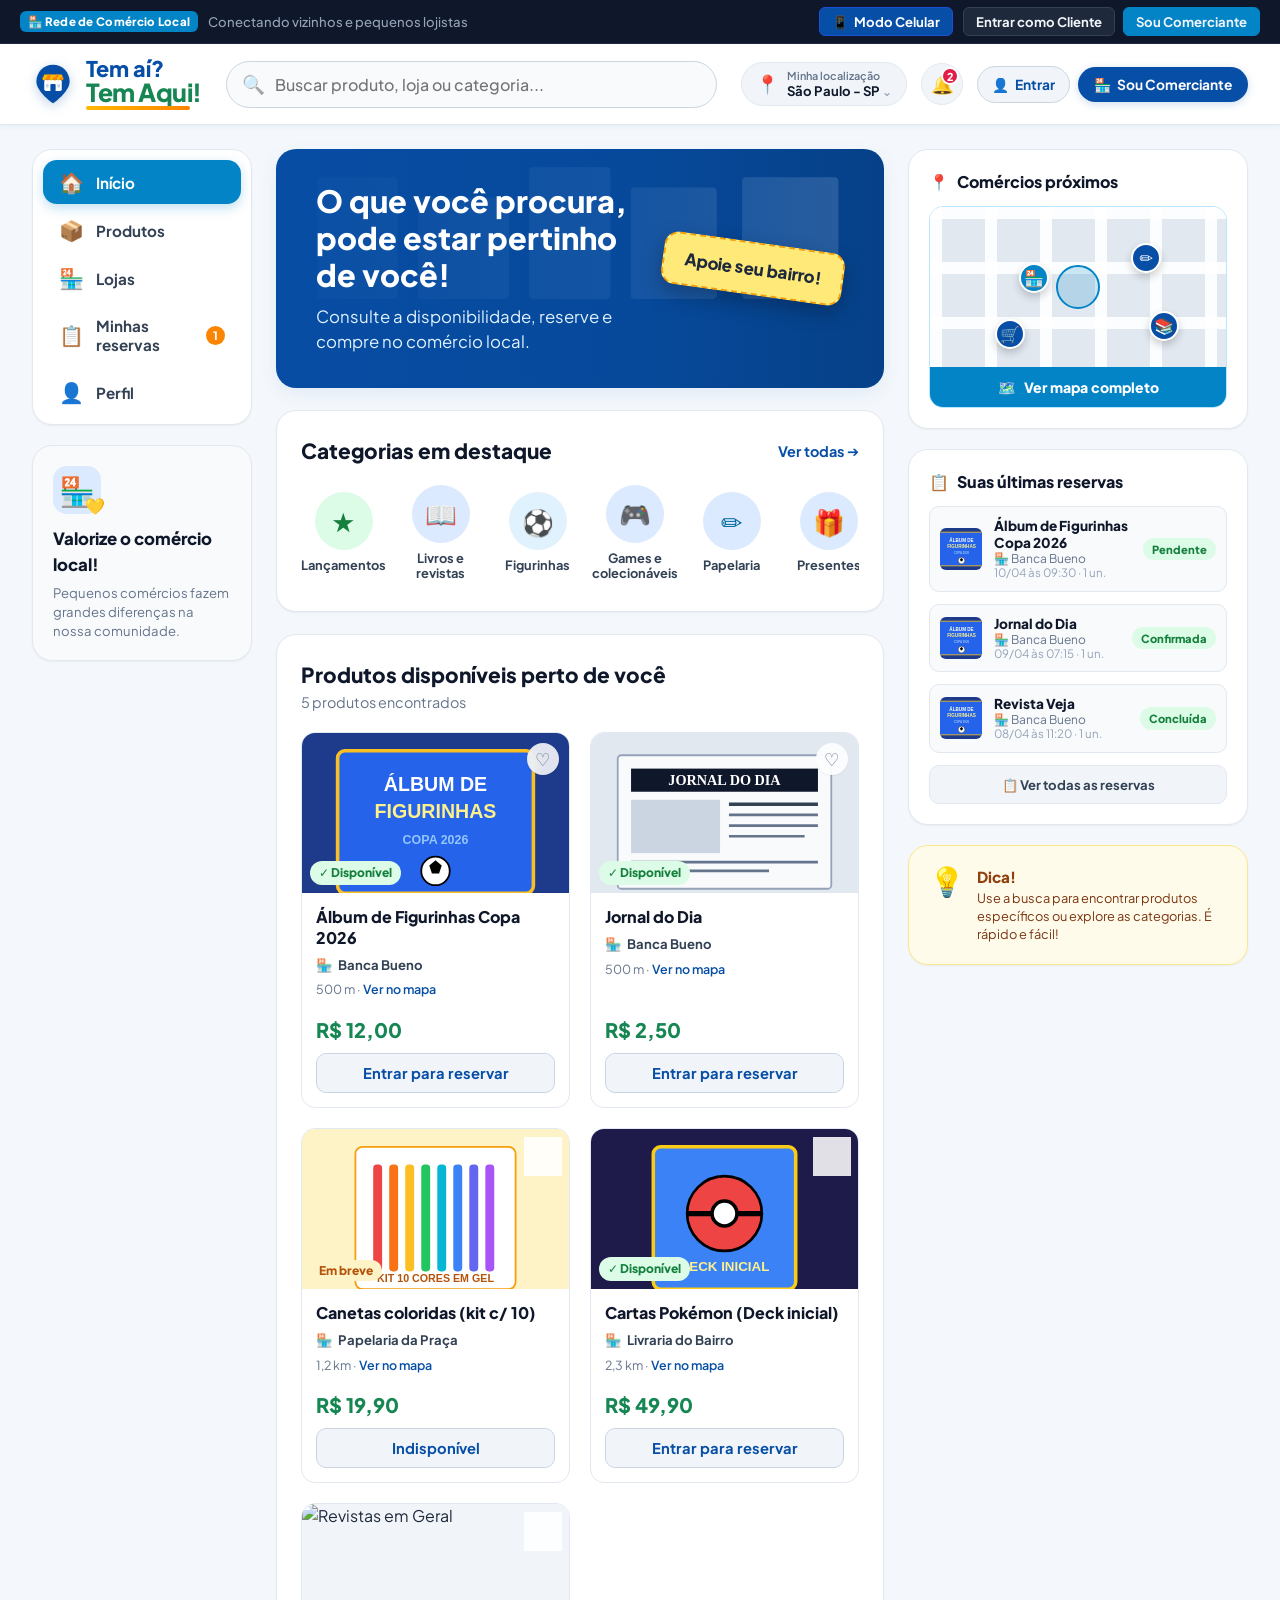
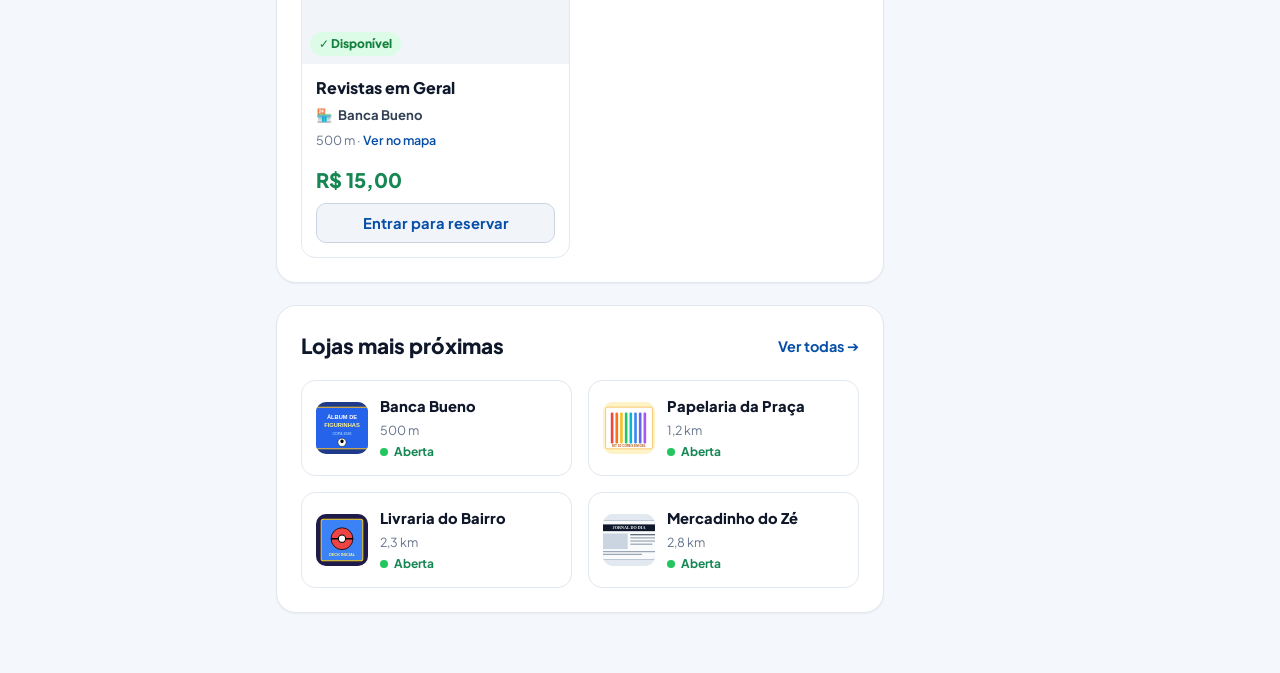
==== commit 3429e95d: "Ajuste nos dados persistentes e no redimencionamento de imagem HTML5 Canva" ====
--- a/index.html
+++ b/index.html
@@ -181,7 +181,7 @@
               <div class="map-street-canvas">
                 <div class="map-radar-center"></div>
                 <!-- Marcadores de Loja no Mapa -->
-                <div class="map-store-pin pin-1" title="Banca do Renato">
+                <div class="map-store-pin pin-1" title="Banca Bueno">
                   <span>🏪</span>
                 </div>
                 <div class="map-store-pin pin-2" title="Papelaria da Praça">
@@ -318,7 +318,7 @@
         <div class="quick-demo-login">
           <span>Teste rápido do lojista:</span>
           <button type="button" class="btn-quick-fill" id="btn-quick-merchant">
-            🏪 Entrar como Banca do Renato
+            🏪 Entrar como Banca Bueno
           </button>
         </div>
       </form>
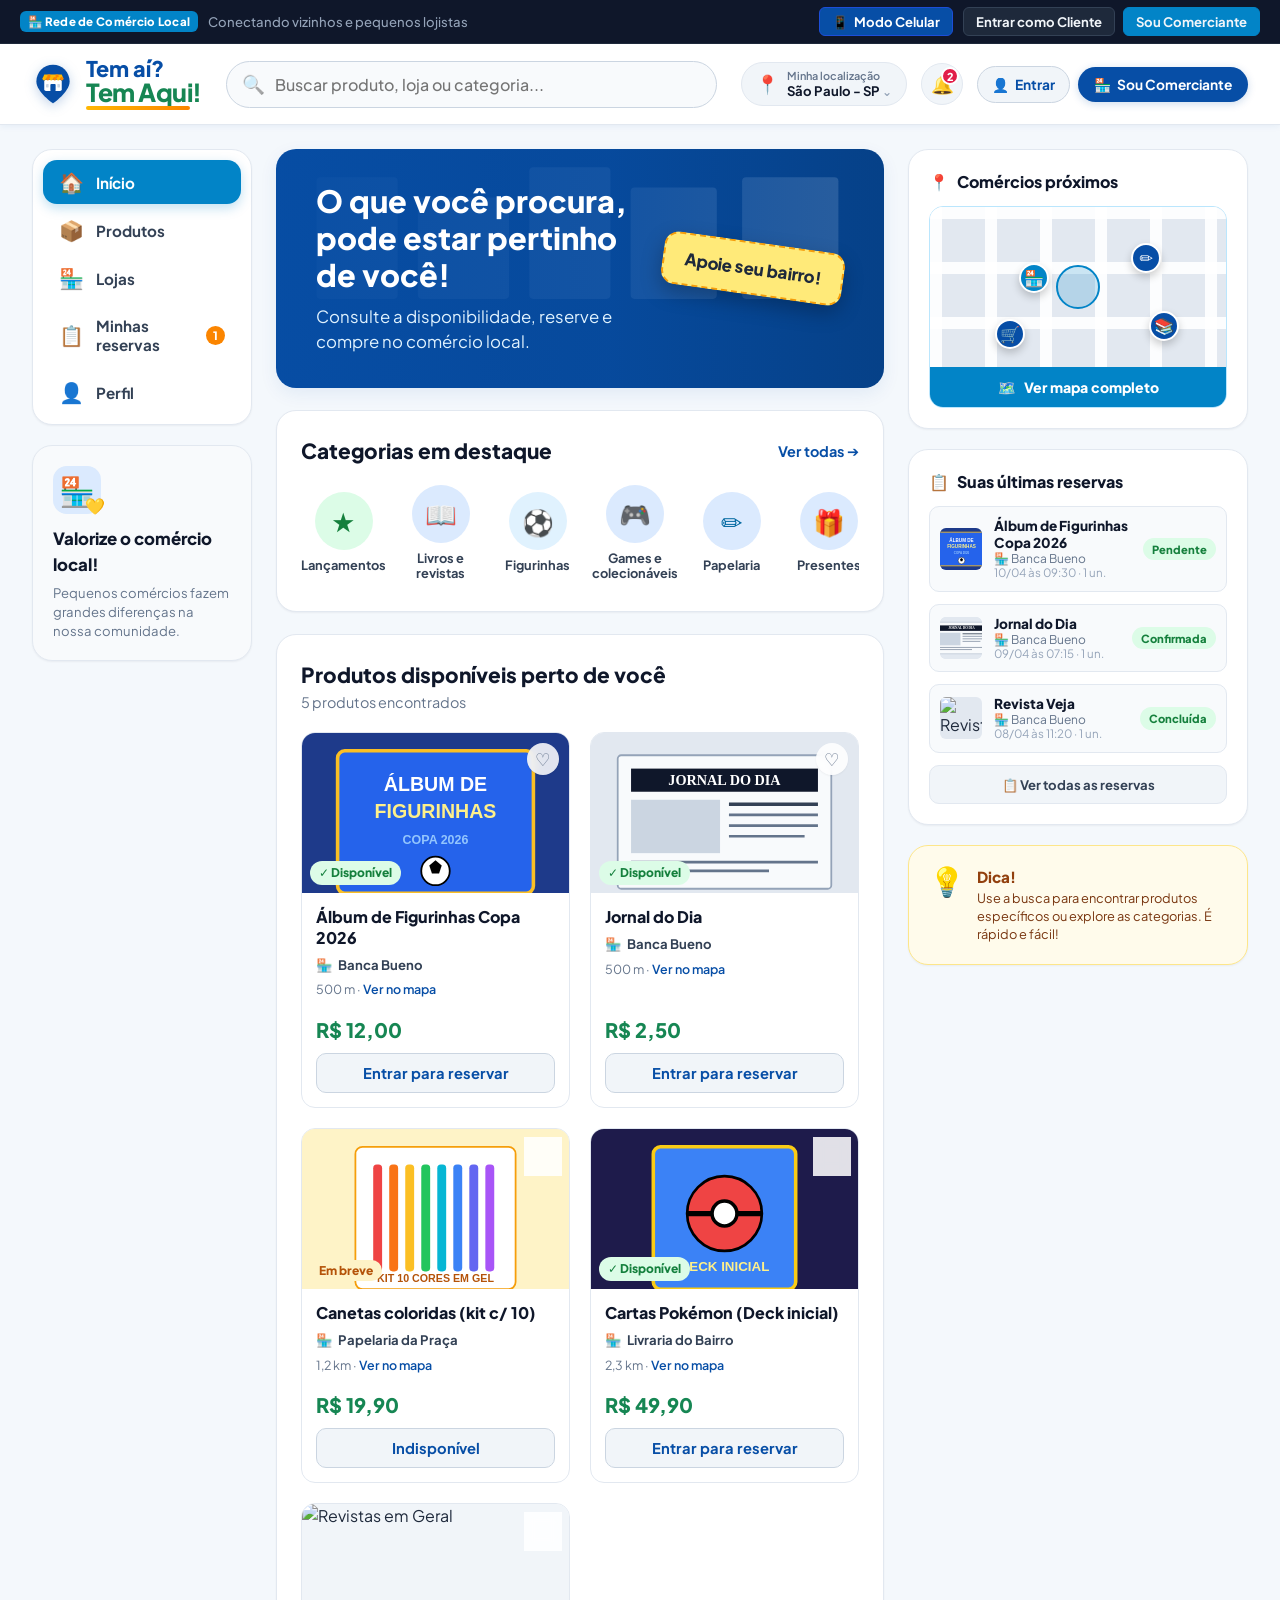
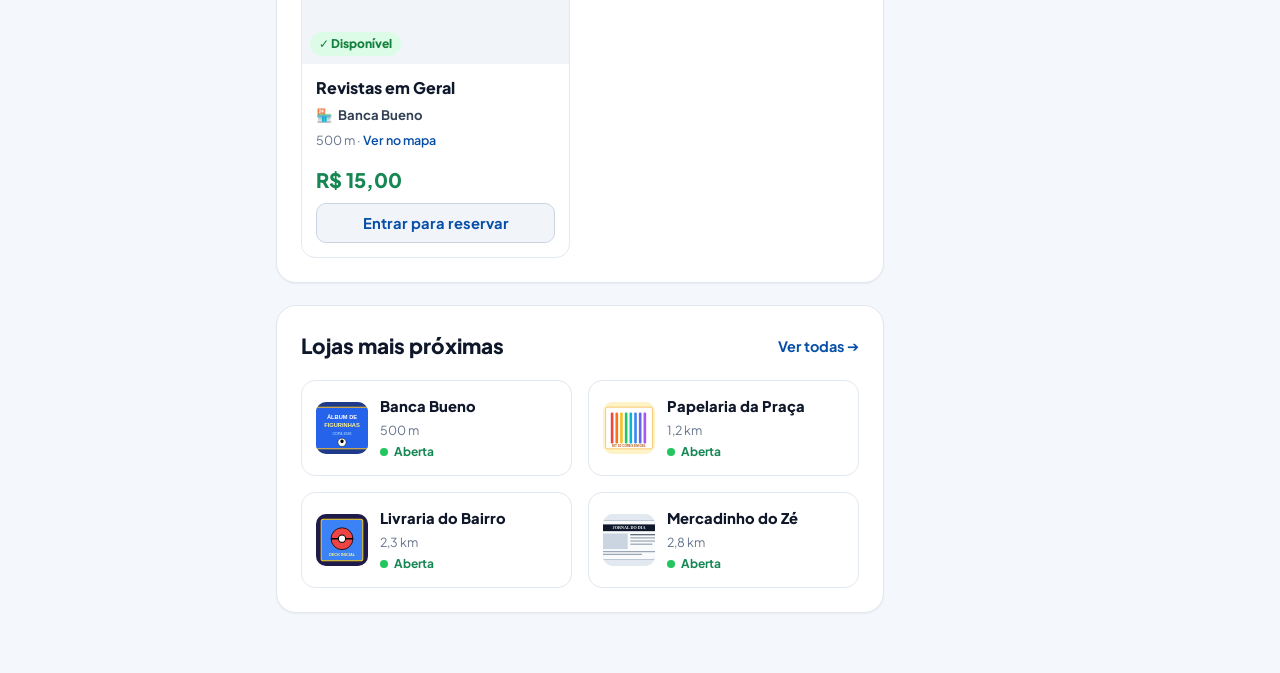
==== commit 1a03f85c: "feat: Adicionar favicon, theme-color e Open Graph" ====
--- a/index.html
+++ b/index.html
@@ -5,6 +5,17 @@
   <meta name="viewport" content="width=device-width, initial-scale=1.0">
   <title>Tem aí? Tem Aqui! — O que você procura, pode estar pertinho de você!</title>
   <meta name="description" content="Plataforma de consulta de disponibilidade e reserva em pequenos comércios locais.">
+  <meta name="theme-color" content="#074ea6">
+<meta property="og:title" content="Tem aí? Tem Aqui!">
+<meta property="og:description" content="Consulte disponibilidade e reserve produtos no comércio local de Heliópolis.">
+<meta property="og:type" content="website">
+<meta name="twitter:card" content="summary_large_image">
+
+<!-- Favicon: usa o SVG do logotipo embutido para não depender de arquivo externo -->
+<link rel="icon" type="image/svg+xml" href="data:image/svg+xml,%3Csvg xmlns='http://www.w3.org/2000/svg' 
+viewBox='0 0 48 48'%3E%3Cpath d='M24 2C13.5 2 5 10.5 5 21C5 33 24 46 24 46C24 46 43 33 43 21C43 10.5 34.5 2 24 2Z' fill='%23074EA6'/%3E%3Crect x='14' 
+y='19' width='20' height='13' rx='2' fill='%23FFFFFF'/%3E%3Crect x='21' y='24' width='6' height='8' rx='1' fill='%23074EA6'/%3E%3Cpath 
+d='M12 18L14 13H34L36 18H12Z' fill='%23FFB703'/%3E%3C/svg%3E">
   <link rel="stylesheet" href="css/style.css">
   <link rel="preconnect" href="https://fonts.googleapis.com">
   <link rel="preconnect" href="https://fonts.gstatic.com" crossorigin>
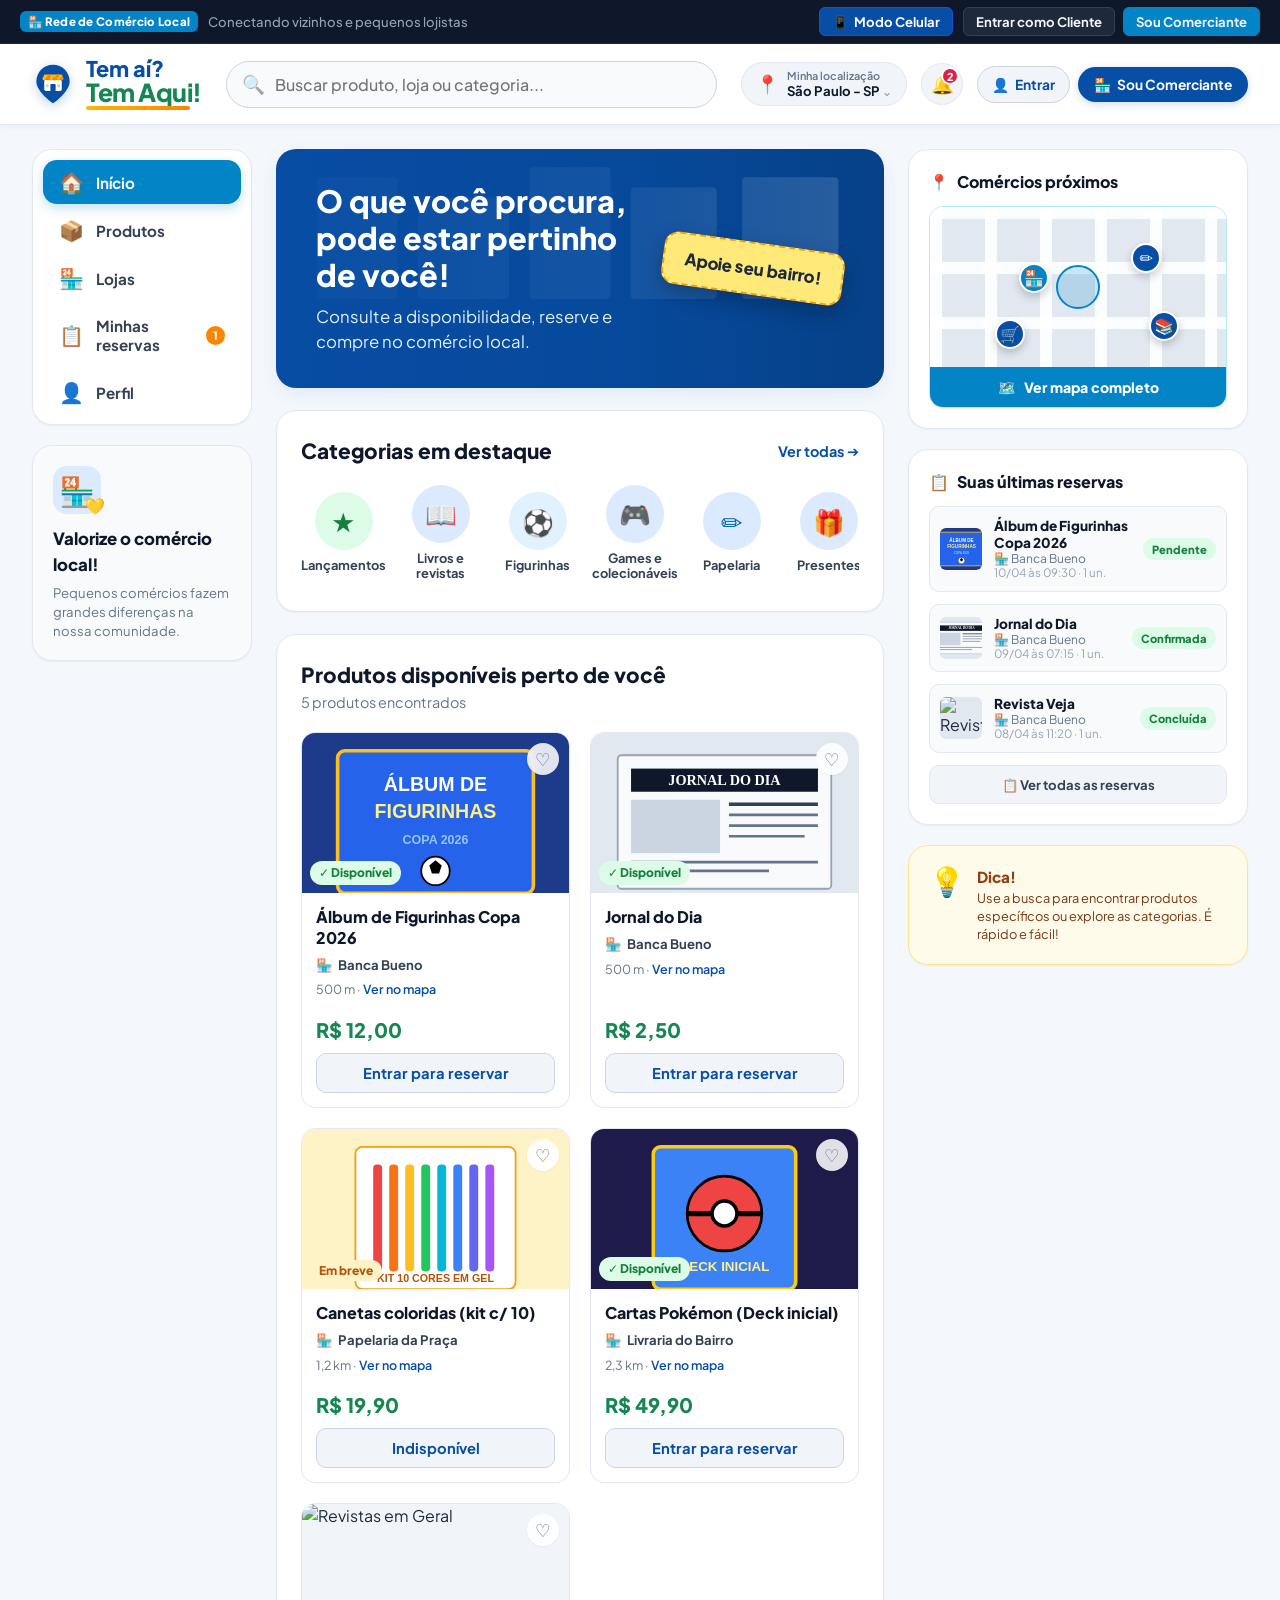
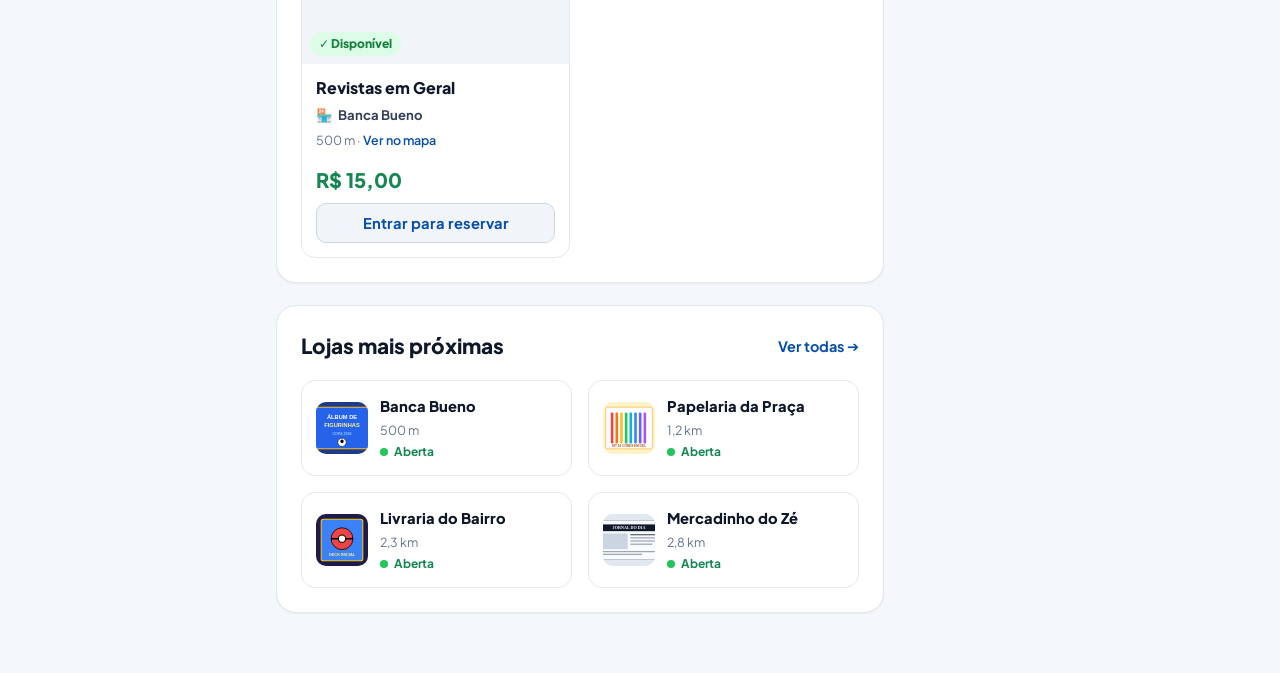
==== commit 1c96dc2a: "feat: inclusão de campos adicionais no cadastro e preenchimento automático." ====
--- a/index.html
+++ b/index.html
@@ -362,9 +362,24 @@
         </div>
 
         <div class="form-group">
-          <label for="merch-reg-address">Endereço Real Completo (Rua, Número, Bairro, Cidade):</label>
-          <input type="text" id="merch-reg-address" required placeholder="Ex.: Rua das Flores, 150 — Heliópolis, São Paulo - SP">
+          <label for="merch-reg-cep">CEP:</label>
+          <input type="text" id="merch-reg-cep" required placeholder="04242-039" onchange="consultaCep(this.value)">
+        </div>
+        <div class="form-group">
+          <label for="merch-reg-address">Endereço (Rua, Número, Bairro, Cidade):</label>
+          <input type="text" id="merch-reg-address" required readonly placeholder="Ex.: Rua das Flores, 150 — Heliópolis, São Paulo - SP">
           <small class="field-hint">Este endereço real será referenciado no mapa para os clientes encontrarem sua loja.</small>
+        </div>
+
+        <div class="form-group">
+          <label for="merch-reg-number">Número:</label>
+          <input type="number" id="merch-reg-number">
+          
+        </div>
+
+        <div class="form-group">
+          <label for="merch-reg-complement">Complemento:</label>
+          <input type="text" id="merch-reg-complement" placeholder="Ex.: Bloco, Casa, Fundos">
         </div>
 
         <div class="form-row">
--- a/css/style.css
+++ b/css/style.css
@@ -1681,6 +1681,10 @@
   outline: none;
   border-color: var(--primary);
   box-shadow: 0 0 0 3px rgba(7, 78, 166, 0.15);
+}
+
+.form-group [readonly]{
+  opacity: 0.5;
 }
 
 .form-row {
@@ -2207,7 +2211,8 @@
   transform: translateY(16px);
   transition: all var(--transition-fast);
   pointer-events: none;
-  z-index: 1000;
+  z-index: 99999;
+  isolation: isolate;
 }
 
 .toast.show {
@@ -2270,3 +2275,14 @@
     justify-content: flex-start;
   }
 }
+/* Respeita a preferência do usuário por menos animação (acessibilidade) */
+@media (prefers-reduced-motion: reduce) {
+  *,
+  *::before,
+  *::after {
+    animation-duration: 0.01ms !important;
+    animation-iteration-count: 1 !important;
+    transition-duration: 0.01ms !important;
+    scroll-behavior: auto !important;
+  }
+}
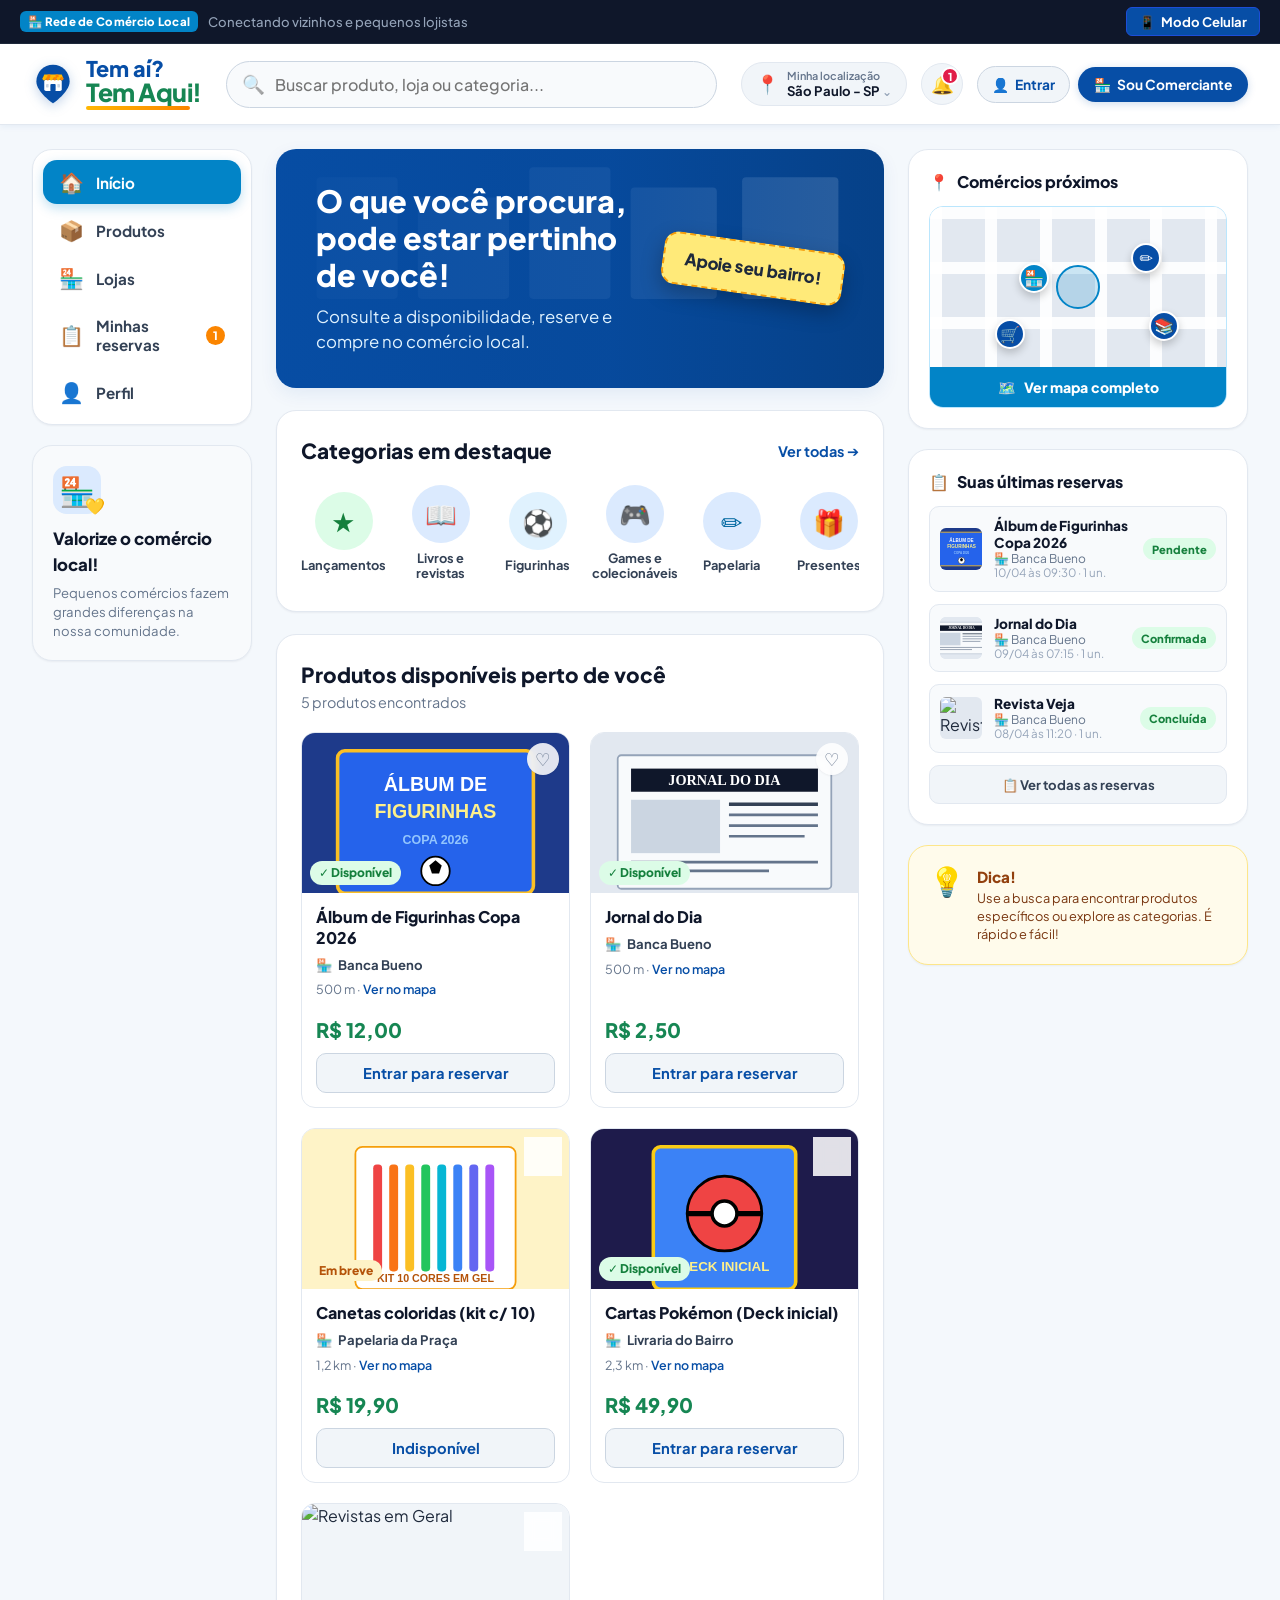
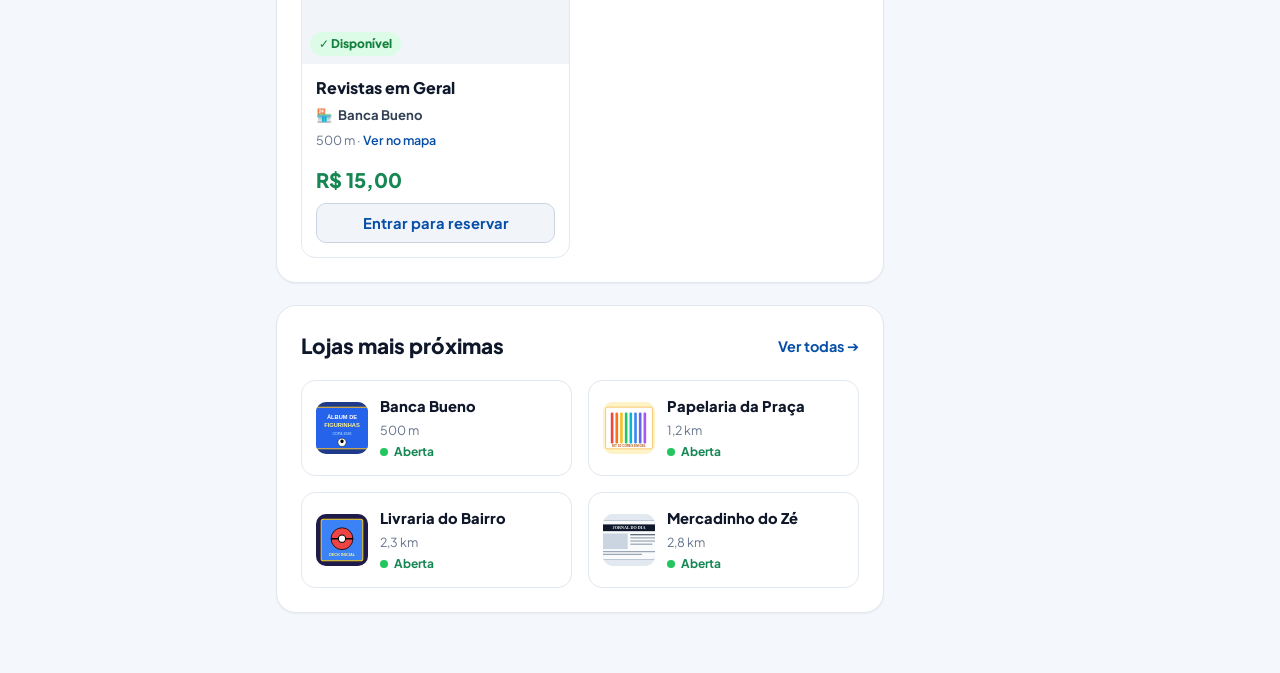
==== commit 9bd5e3f4: "feat: nova funcionalidade, botão de notificações." ====
--- a/index.html
+++ b/index.html
@@ -107,11 +107,22 @@
             </div>
           </div>
 
-          <!-- Ícone de Notificação com Badge -->
-          <button class="icon-notification-btn" id="notifications-btn" title="Notificações">
-            <span class="bell-icon">🔔</span>
-            <span class="notif-badge">2</span>
-          </button>
+          <!-- Ícone de Notificação com Badge e Dropdown -->
+          <div class="notif-wrapper">
+            <button class="icon-notification-btn" id="notifications-btn" title="Notificações" aria-haspopup="true" aria-expanded="false" aria-controls="notifications-panel">
+              <span class="bell-icon">🔔</span>
+              <span class="notif-badge hidden" id="notif-badge">0</span>
+            </button>
+            <div id="notifications-panel" class="notif-panel hidden" role="dialog" aria-label="Notificações">
+              <div class="notif-panel-header">
+                <strong>Notificações</strong>
+                <button id="notif-mark-all-read" class="btn-link-action" style="font-size:0.8rem;">Marcar todas como lidas</button>
+              </div>
+              <div id="notif-panel-body" class="notif-panel-body">
+                <!-- Renderizado via JS -->
+              </div>
+            </div>
+          </div>
 
           <!-- Perfil do Usuário / Botões de Login -->
           <div id="user-header-profile" class="user-header-profile">
--- a/css/style.css
+++ b/css/style.css
@@ -147,6 +147,7 @@
   display: flex;
   align-items: center;
   gap: 10px;
+  margin-left: auto;
 }
 
 .utility-btn {
@@ -182,6 +183,9 @@
   display: flex;
   align-items: center;
   gap: 8px;
+}
+.utility-auth-group:empty {
+  display: none;
 }
 
 /* ==========================================================================
@@ -236,7 +240,7 @@
 }
 
 /* ==========================================================================
-   CABEÇALHO PRINCIPAL (TOPBAR - ESBOÇO DESKTOP)
+   CABEÇALHO PRINCIPAL (TOPBAR - DESKTOP)
    ========================================================================== */
 .topbar {
   background: var(--bg-card);
@@ -258,7 +262,7 @@
   gap: 16px;
 }
 
-/* Logotipo Fiel ao Esboço */
+/* Logotipo  */
 .brand {
   display: flex;
   align-items: center;
@@ -584,7 +588,7 @@
 }
 
 /* ==========================================================================
-   LAYOUT GRID PRINCIPAL (DESKTOP - ESBOÇO FIGURA 1)
+   LAYOUT GRID PRINCIPAL 
    ========================================================================== */
 .app-layout {
   display: grid;
@@ -2275,6 +2279,137 @@
     justify-content: flex-start;
   }
 }
+/* ==========================================================================
+   SINO DE NOTIFICAÇÕES (DROPDOWN)
+   ========================================================================== */
+.notif-wrapper {
+  position: relative;
+}
+
+.notif-panel {
+  position: absolute;
+  top: calc(100% + 8px);
+  right: 0;
+  width: 340px;
+  max-height: 420px;
+  overflow-y: auto;
+  background: #ffffff;
+  border: 1px solid var(--border-light);
+  border-radius: var(--radius-md);
+  box-shadow: var(--shadow-lg);
+  z-index: 200;
+  animation: notifFadeIn 0.15s ease;
+}
+
+@keyframes notifFadeIn {
+  from { opacity: 0; transform: translateY(-6px); }
+  to   { opacity: 1; transform: translateY(0); }
+}
+
+.notif-panel-header {
+  display: flex;
+  align-items: center;
+  justify-content: space-between;
+  padding: 12px 16px;
+  border-bottom: 1px solid var(--border-light);
+  background: #f8fafc;
+  border-radius: var(--radius-md) var(--radius-md) 0 0;
+}
+
+.notif-panel-header strong {
+  font-size: 0.95rem;
+  color: var(--ink-900);
+}
+
+.notif-panel-body {
+  padding: 6px 0;
+}
+
+.notif-empty {
+  padding: 28px 16px;
+  text-align: center;
+  color: var(--ink-500);
+  font-size: 0.88rem;
+}
+
+.notif-item {
+  display: flex;
+  align-items: flex-start;
+  gap: 10px;
+  padding: 12px 16px;
+  border-bottom: 1px solid #f1f5f9;
+  cursor: pointer;
+  transition: background var(--transition-fast);
+}
+
+.notif-item:last-child {
+  border-bottom: none;
+}
+
+.notif-item:hover {
+  background: var(--primary-light);
+}
+
+.notif-item.unread {
+  background: #eff6ff;
+}
+
+.notif-item-icon {
+  width: 34px;
+  height: 34px;
+  border-radius: 50%;
+  background: #dbeafe;
+  color: #0369a1;
+  display: grid;
+  place-items: center;
+  font-size: 1rem;
+  flex-shrink: 0;
+}
+
+.notif-item.unread .notif-item-icon {
+  background: var(--primary);
+  color: #fff;
+}
+
+.notif-item-content {
+  flex: 1;
+  line-height: 1.35;
+}
+
+.notif-item-title {
+  font-size: 0.86rem;
+  font-weight: 700;
+  color: var(--ink-900);
+  margin-bottom: 2px;
+}
+
+.notif-item-text {
+  font-size: 0.8rem;
+  color: var(--ink-600, var(--ink-700));
+}
+
+.notif-item-time {
+  font-size: 0.72rem;
+  color: var(--ink-400);
+  margin-top: 3px;
+}
+
+/* Ajuste do topbar em modo celular simulado: o painel fica mais estreito */
+#device-wrapper.device-mobile .notif-panel {
+  width: 300px;
+  right: -60px;
+}
+
+/* Responsivo real (telas pequenas): painel quase full-width */
+@media (max-width: 768px) {
+  .notif-panel {
+    position: fixed;
+    top: 60px;
+    right: 12px;
+    left: 12px;
+    width: auto;
+  }
+}
 /* Respeita a preferência do usuário por menos animação (acessibilidade) */
 @media (prefers-reduced-motion: reduce) {
   *,
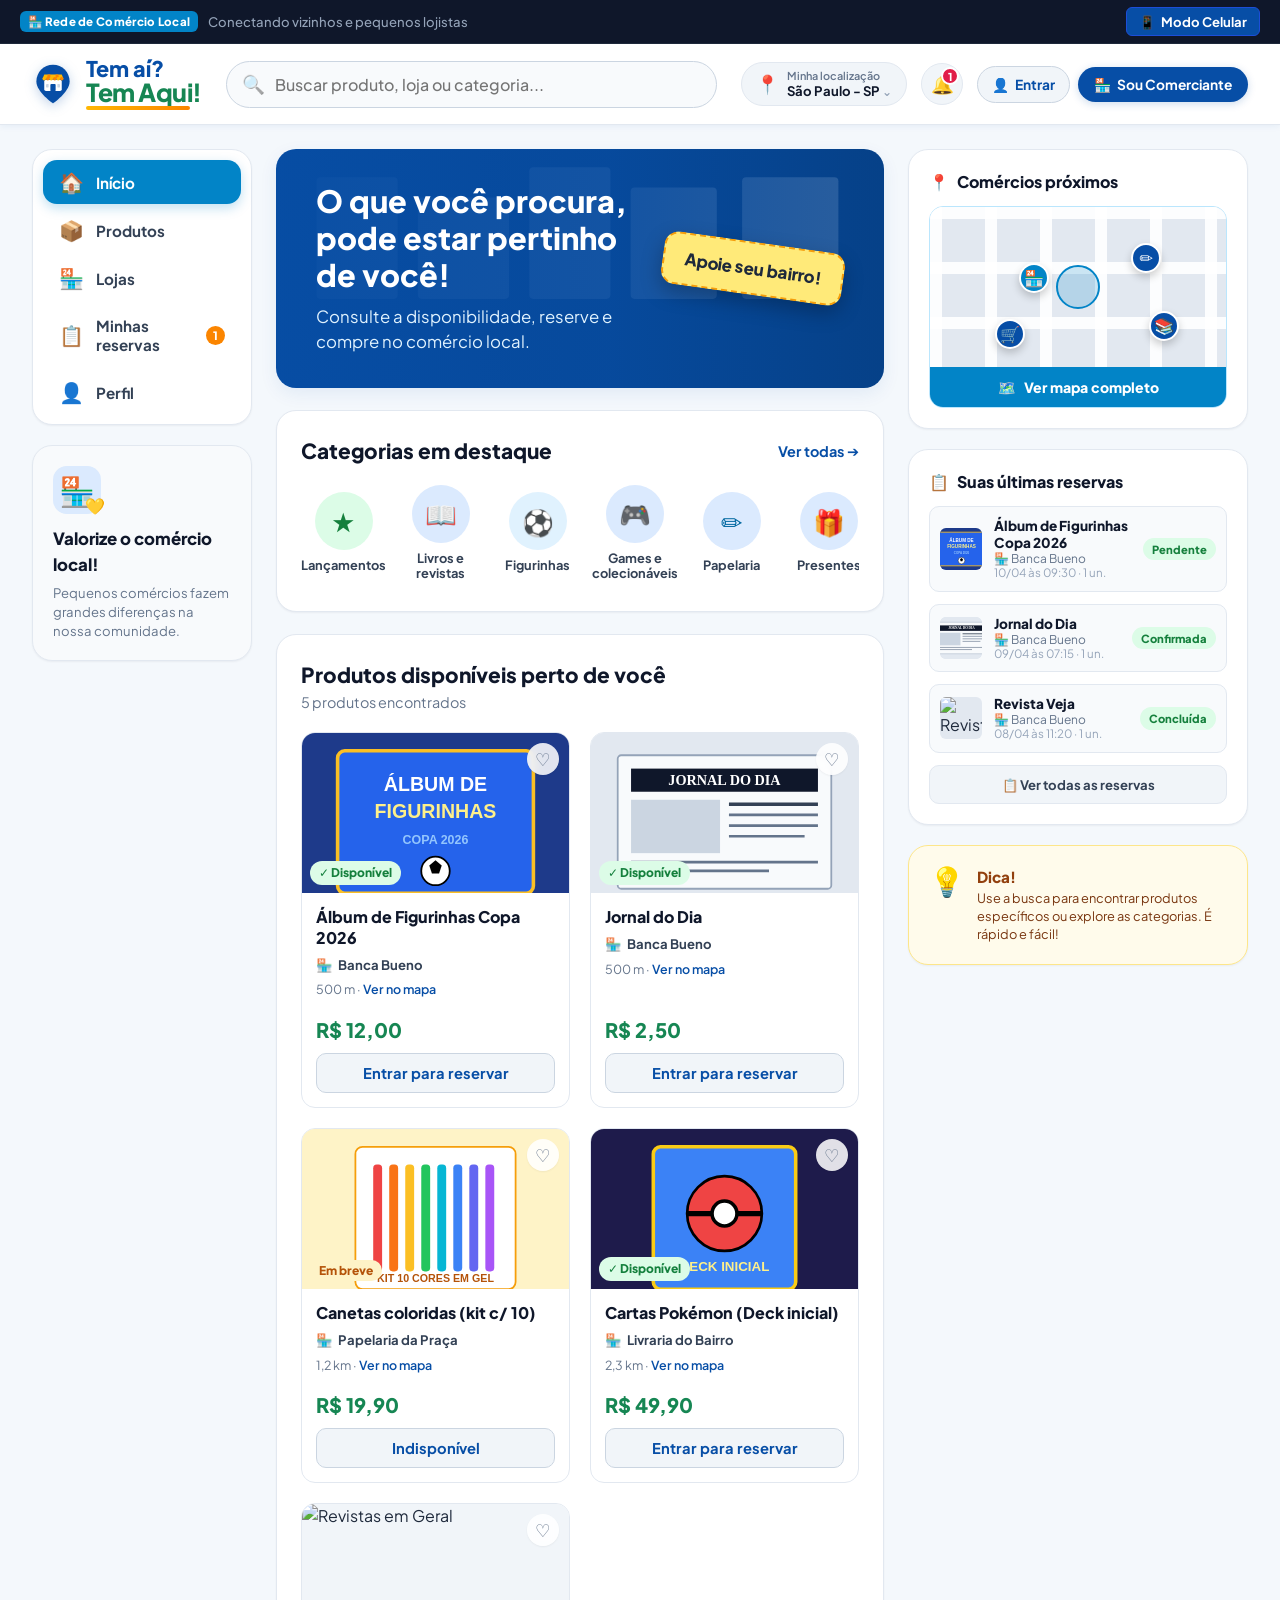
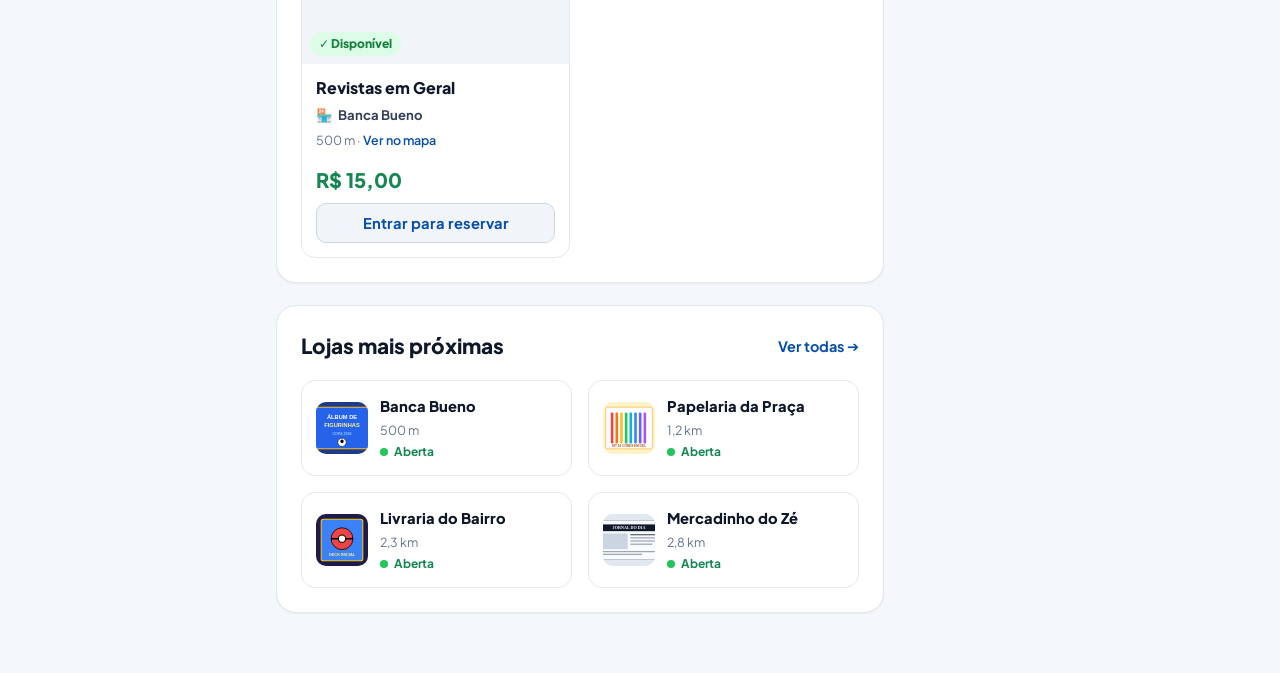
==== commit afd95b76: "fix: cadastro de comerciante" ====
--- a/index.html
+++ b/index.html
@@ -374,11 +374,11 @@
 
         <div class="form-group">
           <label for="merch-reg-cep">CEP:</label>
-          <input type="text" id="merch-reg-cep" required placeholder="04242-039" onchange="consultaCep(this.value)">
-        </div>
-        <div class="form-group">
-          <label for="merch-reg-address">Endereço (Rua, Número, Bairro, Cidade):</label>
-          <input type="text" id="merch-reg-address" required readonly placeholder="Ex.: Rua das Flores, 150 — Heliópolis, São Paulo - SP">
+          <input type="text" id="merch-reg-cep" required placeholder="12345-678" maxlength="9" onchange="consultaCep(this.value)">
+        </div>
+        <div class="form-group">
+          <label for="merch-reg-address">Endereço (Rua - Bairro - Cidade/UF):</label>
+          <input type="text" id="merch-reg-address" required readonly>
           <small class="field-hint">Este endereço real será referenciado no mapa para os clientes encontrarem sua loja.</small>
         </div>
 
@@ -391,6 +391,11 @@
         <div class="form-group">
           <label for="merch-reg-complement">Complemento:</label>
           <input type="text" id="merch-reg-complement" placeholder="Ex.: Bloco, Casa, Fundos">
+        </div>
+
+        <div class="form-group">
+          <label for="merch-reg-owner">Seu Nome (Proprietário / Responsável):</label>
+          <input type="text" id="merch-reg-owner" required placeholder="Ex.: Luís Souza" maxlength="80">
         </div>
 
         <div class="form-row">
--- a/css/style.css
+++ b/css/style.css
@@ -235,7 +235,7 @@
 }
 
 #device-wrapper.device-mobile .topbar-right .location-pill,
-#device-wrapper.device-mobile .topbar-right .icon-notification-btn {
+#device-wrapper.device-mobile .topbar-right .notif-wrapper {
   display: none !important;
 }
 
